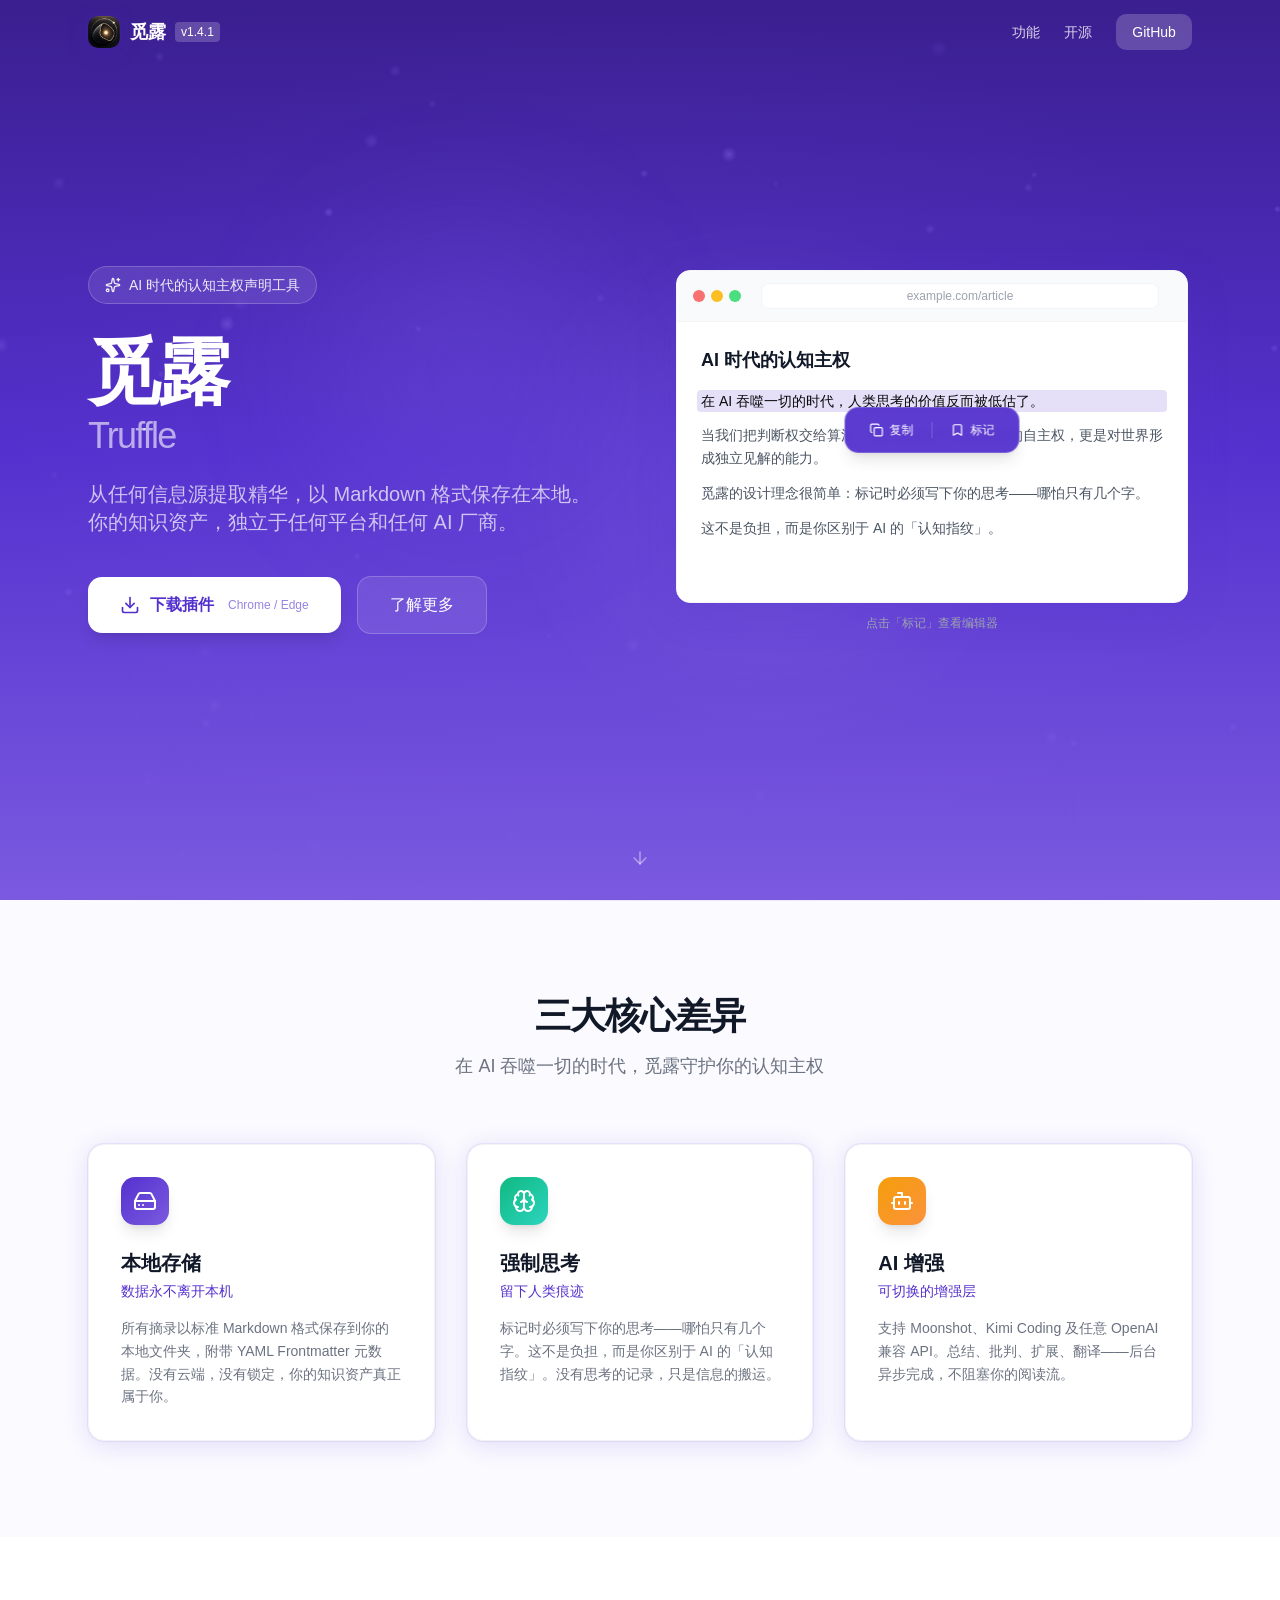
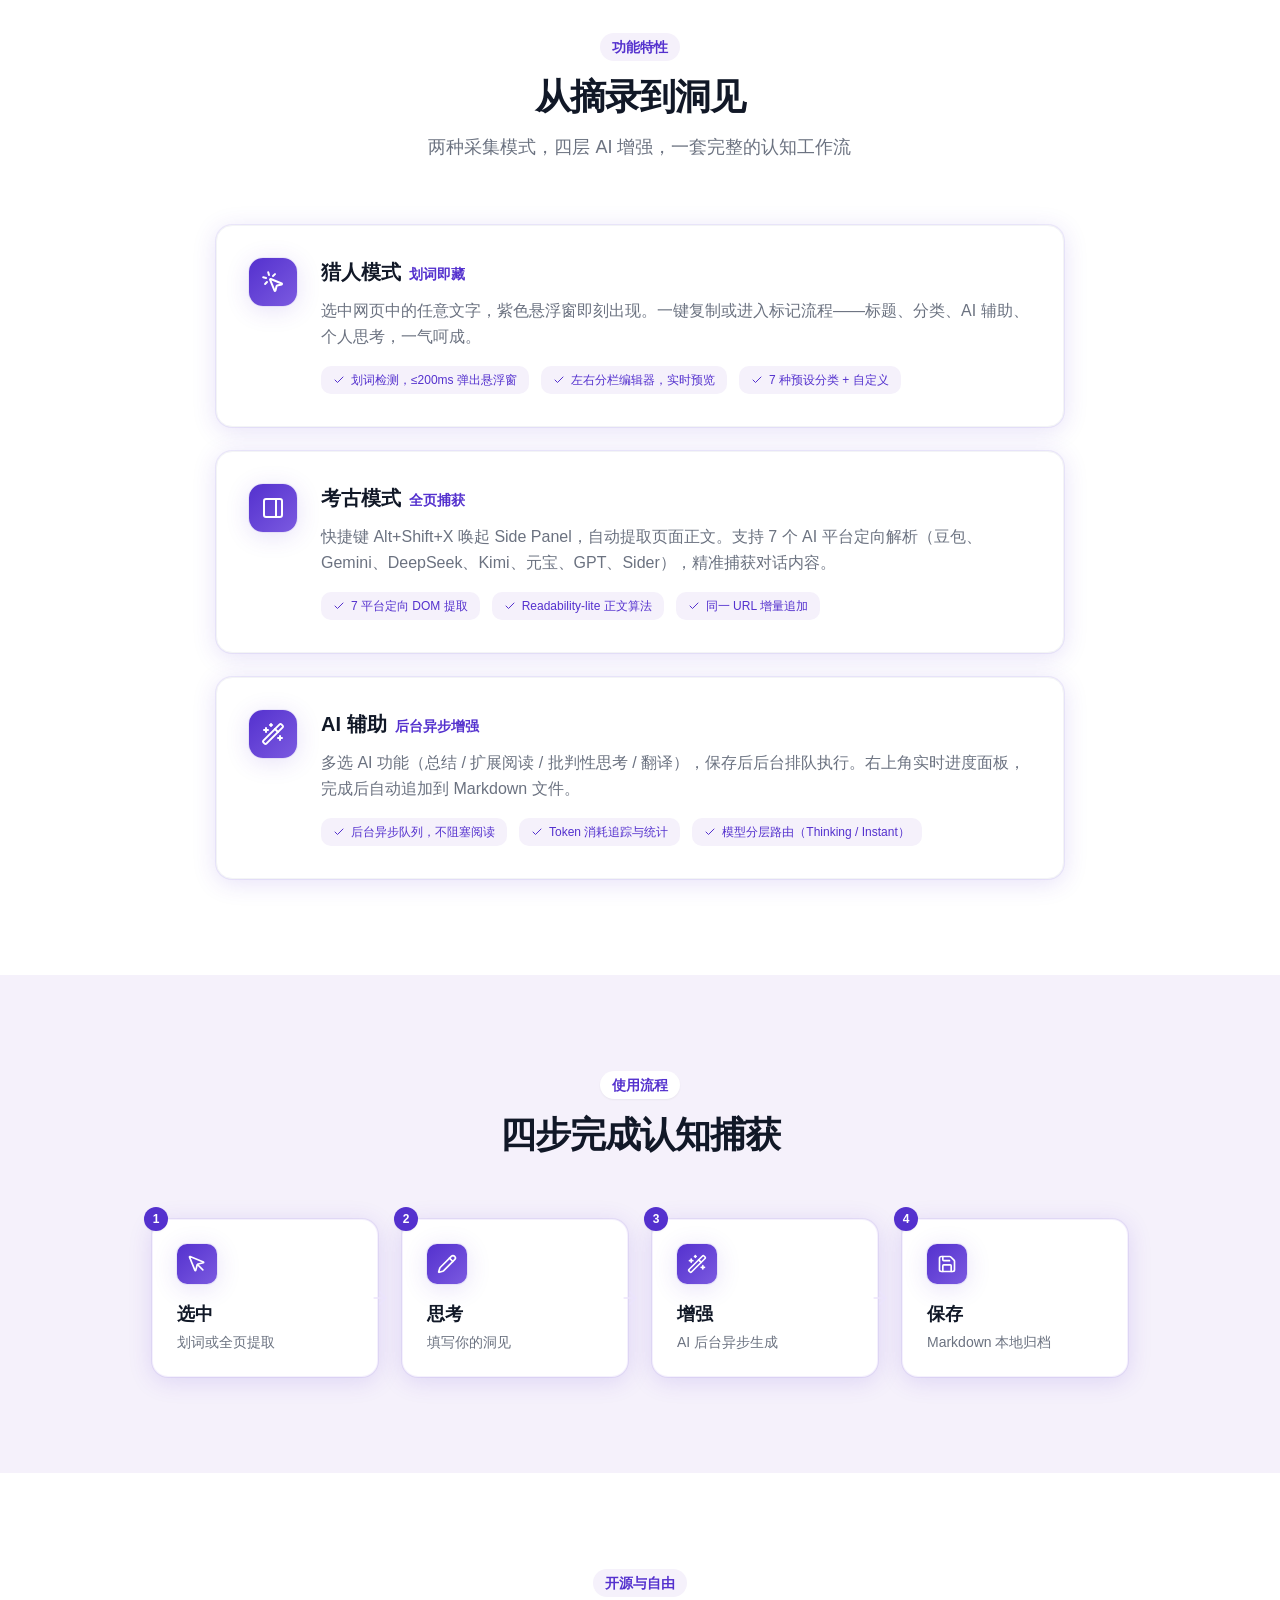
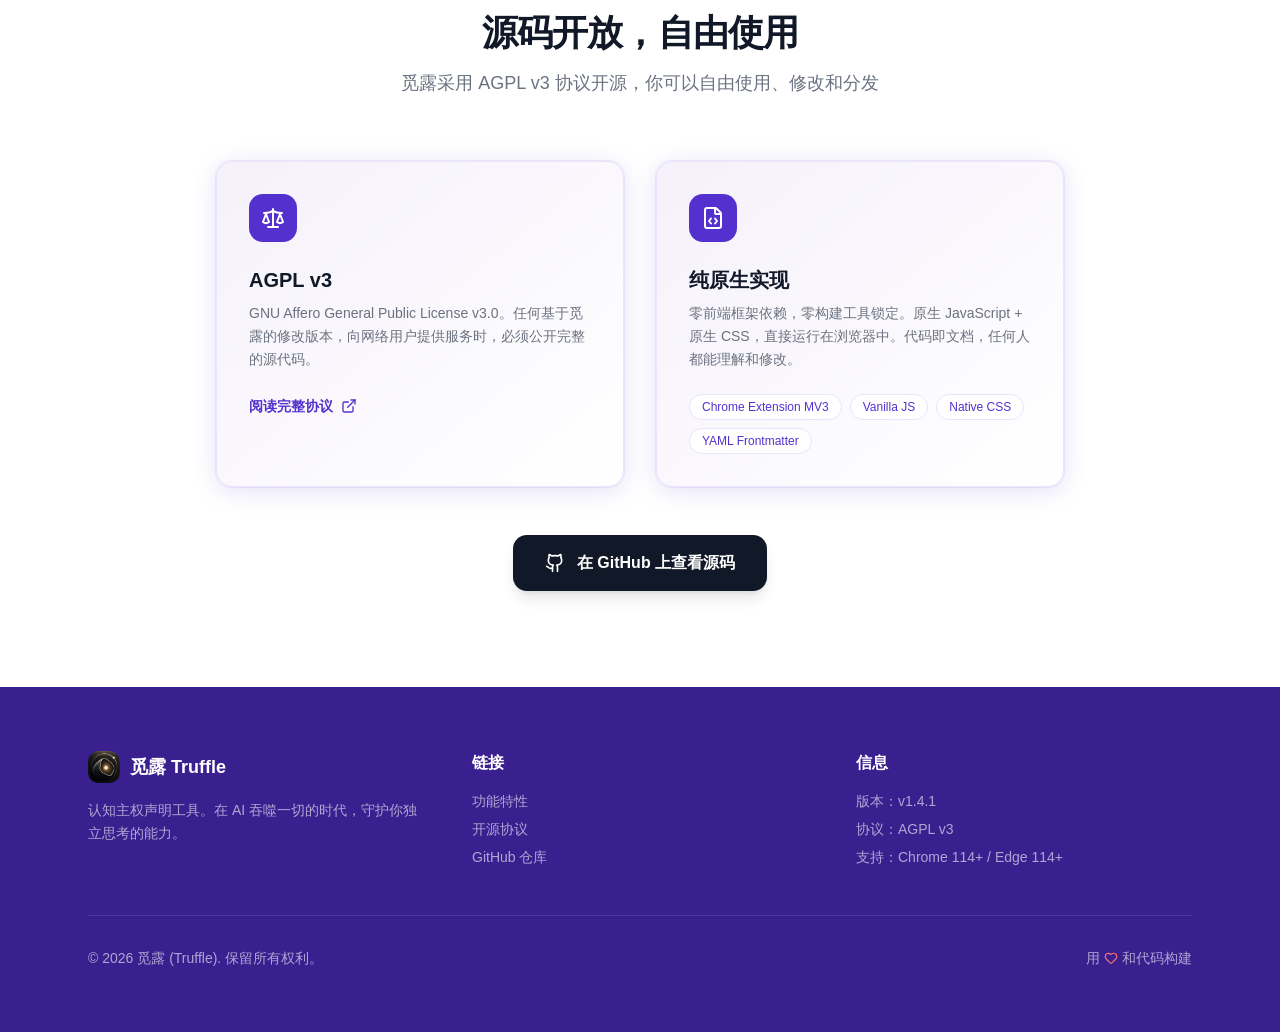
==== index.html @ 8cfc264b "Add files via upload" ====
<!doctype html>
<html lang="en">
  <head>
    <meta charset="UTF-8" />
    <meta name="viewport" content="width=device-width, initial-scale=1.0" />
    <title>觅露 Truffle</title>
    <script type="module" crossorigin src="./assets/index-BNj1Lt-L.js"></script>
    <link rel="stylesheet" crossorigin href="./assets/index-D_5NzXvP.css">
  </head>
  <body>
    <div id="root"></div>
  </body>
</html>
---- assets/index-D_5NzXvP.css ----
*,:before,:after{--tw-border-spacing-x: 0;--tw-border-spacing-y: 0;--tw-translate-x: 0;--tw-translate-y: 0;--tw-rotate: 0;--tw-skew-x: 0;--tw-skew-y: 0;--tw-scale-x: 1;--tw-scale-y: 1;--tw-pan-x: ;--tw-pan-y: ;--tw-pinch-zoom: ;--tw-scroll-snap-strictness: proximity;--tw-gradient-from-position: ;--tw-gradient-via-position: ;--tw-gradient-to-position: ;--tw-ordinal: ;--tw-slashed-zero: ;--tw-numeric-figure: ;--tw-numeric-spacing: ;--tw-numeric-fraction: ;--tw-ring-inset: ;--tw-ring-offset-width: 0px;--tw-ring-offset-color: #fff;--tw-ring-color: rgb(59 130 246 / .5);--tw-ring-offset-shadow: 0 0 #0000;--tw-ring-shadow: 0 0 #0000;--tw-shadow: 0 0 #0000;--tw-shadow-colored: 0 0 #0000;--tw-blur: ;--tw-brightness: ;--tw-contrast: ;--tw-grayscale: ;--tw-hue-rotate: ;--tw-invert: ;--tw-saturate: ;--tw-sepia: ;--tw-drop-shadow: ;--tw-backdrop-blur: ;--tw-backdrop-brightness: ;--tw-backdrop-contrast: ;--tw-backdrop-grayscale: ;--tw-backdrop-hue-rotate: ;--tw-backdrop-invert: ;--tw-backdrop-opacity: ;--tw-backdrop-saturate: ;--tw-backdrop-sepia: ;--tw-contain-size: ;--tw-contain-layout: ;--tw-contain-paint: ;--tw-contain-style: }::backdrop{--tw-border-spacing-x: 0;--tw-border-spacing-y: 0;--tw-translate-x: 0;--tw-translate-y: 0;--tw-rotate: 0;--tw-skew-x: 0;--tw-skew-y: 0;--tw-scale-x: 1;--tw-scale-y: 1;--tw-pan-x: ;--tw-pan-y: ;--tw-pinch-zoom: ;--tw-scroll-snap-strictness: proximity;--tw-gradient-from-position: ;--tw-gradient-via-position: ;--tw-gradient-to-position: ;--tw-ordinal: ;--tw-slashed-zero: ;--tw-numeric-figure: ;--tw-numeric-spacing: ;--tw-numeric-fraction: ;--tw-ring-inset: ;--tw-ring-offset-width: 0px;--tw-ring-offset-color: #fff;--tw-ring-color: rgb(59 130 246 / .5);--tw-ring-offset-shadow: 0 0 #0000;--tw-ring-shadow: 0 0 #0000;--tw-shadow: 0 0 #0000;--tw-shadow-colored: 0 0 #0000;--tw-blur: ;--tw-brightness: ;--tw-contrast: ;--tw-grayscale: ;--tw-hue-rotate: ;--tw-invert: ;--tw-saturate: ;--tw-sepia: ;--tw-drop-shadow: ;--tw-backdrop-blur: ;--tw-backdrop-brightness: ;--tw-backdrop-contrast: ;--tw-backdrop-grayscale: ;--tw-backdrop-hue-rotate: ;--tw-backdrop-invert: ;--tw-backdrop-opacity: ;--tw-backdrop-saturate: ;--tw-backdrop-sepia: ;--tw-contain-size: ;--tw-contain-layout: ;--tw-contain-paint: ;--tw-contain-style: }*,:before,:after{box-sizing:border-box;border-width:0;border-style:solid;border-color:#e5e7eb}:before,:after{--tw-content: ""}html,:host{line-height:1.5;-webkit-text-size-adjust:100%;-moz-tab-size:4;-o-tab-size:4;tab-size:4;font-family:Inter,-apple-system,BlinkMacSystemFont,Segoe UI,PingFang SC,sans-serif;font-feature-settings:normal;font-variation-settings:normal;-webkit-tap-highlight-color:transparent}body{margin:0;line-height:inherit}hr{height:0;color:inherit;border-top-width:1px}abbr:where([title]){-webkit-text-decoration:underline dotted;text-decoration:underline dotted}h1,h2,h3,h4,h5,h6{font-size:inherit;font-weight:inherit}a{color:inherit;text-decoration:inherit}b,strong{font-weight:bolder}code,kbd,samp,pre{font-family:ui-monospace,SFMono-Regular,Menlo,Monaco,Consolas,Liberation Mono,Courier New,monospace;font-feature-settings:normal;font-variation-settings:normal;font-size:1em}small{font-size:80%}sub,sup{font-size:75%;line-height:0;position:relative;vertical-align:baseline}sub{bottom:-.25em}sup{top:-.5em}table{text-indent:0;border-color:inherit;border-collapse:collapse}button,input,optgroup,select,textarea{font-family:inherit;font-feature-settings:inherit;font-variation-settings:inherit;font-size:100%;font-weight:inherit;line-height:inherit;letter-spacing:inherit;color:inherit;margin:0;padding:0}button,select{text-transform:none}button,input:where([type=button]),input:where([type=reset]),input:where([type=submit]){-webkit-appearance:button;background-color:transparent;background-image:none}:-moz-focusring{outline:auto}:-moz-ui-invalid{box-shadow:none}progress{vertical-align:baseline}::-webkit-inner-spin-button,::-webkit-outer-spin-button{height:auto}[type=search]{-webkit-appearance:textfield;outline-offset:-2px}::-webkit-search-decoration{-webkit-appearance:none}::-webkit-file-upload-button{-webkit-appearance:button;font:inherit}summary{display:list-item}blockquote,dl,dd,h1,h2,h3,h4,h5,h6,hr,figure,p,pre{margin:0}fieldset{margin:0;padding:0}legend{padding:0}ol,ul,menu{list-style:none;margin:0;padding:0}dialog{padding:0}textarea{resize:vertical}input::-moz-placeholder,textarea::-moz-placeholder{opacity:1;color:#9ca3af}input::placeholder,textarea::placeholder{opacity:1;color:#9ca3af}button,[role=button]{cursor:pointer}:disabled{cursor:default}img,svg,video,canvas,audio,iframe,embed,object{display:block;vertical-align:middle}img,video{max-width:100%;height:auto}[hidden]:where(:not([hidden=until-found])){display:none}:root{--background: 0 0% 100%;--foreground: 240 10% 3.9%;--card: 0 0% 100%;--card-foreground: 240 10% 3.9%;--popover: 0 0% 100%;--popover-foreground: 240 10% 3.9%;--primary: 259 63% 50%;--primary-foreground: 0 0% 100%;--secondary: 260 30% 96%;--secondary-foreground: 240 5.9% 10%;--muted: 260 30% 96%;--muted-foreground: 240 3.8% 46.1%;--accent: 260 30% 96%;--accent-foreground: 240 5.9% 10%;--destructive: 0 84.2% 60.2%;--destructive-foreground: 0 0% 98%;--border: 260 20% 92%;--input: 260 20% 92%;--ring: 259 63% 50%;--radius: .625rem;--sidebar-background: 0 0% 98%;--sidebar-foreground: 240 5.3% 26.1%;--sidebar-primary: 259 63% 50%;--sidebar-primary-foreground: 0 0% 100%;--sidebar-accent: 260 30% 96%;--sidebar-accent-foreground: 240 5.9% 10%;--sidebar-border: 260 20% 92%;--sidebar-ring: 259 63% 50%}html{scroll-behavior:smooth}body{background-color:hsl(var(--background));color:hsl(var(--foreground));-webkit-font-smoothing:antialiased;-moz-osx-font-smoothing:grayscale;font-family:Inter,-apple-system,BlinkMacSystemFont,Segoe UI,PingFang SC,sans-serif}.sr-only{position:absolute;width:1px;height:1px;padding:0;margin:-1px;overflow:hidden;clip:rect(0,0,0,0);white-space:nowrap;border-width:0}.pointer-events-none{pointer-events:none}.pointer-events-auto{pointer-events:auto}.visible{visibility:visible}.invisible{visibility:hidden}.fixed{position:fixed}.absolute{position:absolute}.relative{position:relative}.inset-0{inset:0}.inset-x-0{left:0;right:0}.inset-y-0{top:0;bottom:0}.-bottom-12{bottom:-3rem}.-left-12{left:-3rem}.-left-2{left:-.5rem}.-right-12{right:-3rem}.-right-3{right:-.75rem}.-top-12{top:-3rem}.-top-3{top:-.75rem}.bottom-0{bottom:0}.bottom-1\/4{bottom:25%}.bottom-8{bottom:2rem}.left-0{left:0}.left-1\/2{left:50%}.left-1\/4{left:25%}.left-2{left:.5rem}.left-\[50\%\]{left:50%}.right-0{right:0}.right-1{right:.25rem}.right-1\/4{right:25%}.right-2{right:.5rem}.right-3{right:.75rem}.right-4{right:1rem}.top-0{top:0}.top-1\.5{top:.375rem}.top-1\/2{top:50%}.top-1\/4{top:25%}.top-3\.5{top:.875rem}.top-4{top:1rem}.top-\[1px\]{top:1px}.top-\[50\%\]{top:50%}.top-\[60\%\]{top:60%}.top-full{top:100%}.isolate{isolation:isolate}.z-10{z-index:10}.z-20{z-index:20}.z-50{z-index:50}.z-\[1\]{z-index:1}.order-first{order:-9999}.order-last{order:9999}.col-start-2{grid-column-start:2}.row-span-2{grid-row:span 2 / span 2}.row-start-1{grid-row-start:1}.\!m-0{margin:0!important}.-mx-1{margin-left:-.25rem;margin-right:-.25rem}.-my-2{margin-top:-.5rem;margin-bottom:-.5rem}.mx-2{margin-left:.5rem;margin-right:.5rem}.mx-3{margin-left:.75rem;margin-right:.75rem}.mx-3\.5{margin-left:.875rem;margin-right:.875rem}.mx-auto{margin-left:auto;margin-right:auto}.my-0{margin-top:0;margin-bottom:0}.my-0\.5{margin-top:.125rem;margin-bottom:.125rem}.my-1{margin-top:.25rem;margin-bottom:.25rem}.-ml-4{margin-left:-1rem}.-mt-4{margin-top:-1rem}.mb-1{margin-bottom:.25rem}.mb-12{margin-bottom:3rem}.mb-16{margin-bottom:4rem}.mb-2{margin-bottom:.5rem}.mb-3{margin-bottom:.75rem}.mb-4{margin-bottom:1rem}.mb-6{margin-bottom:1.5rem}.mb-8{margin-bottom:2rem}.ml-1{margin-left:.25rem}.ml-4{margin-left:1rem}.ml-auto{margin-left:auto}.mr-1{margin-right:.25rem}.mr-2{margin-right:.5rem}.mt-1\.5{margin-top:.375rem}.mt-10{margin-top:2.5rem}.mt-12{margin-top:3rem}.mt-2{margin-top:.5rem}.mt-3{margin-top:.75rem}.mt-4{margin-top:1rem}.mt-auto{margin-top:auto}.line-clamp-1{overflow:hidden;display:-webkit-box;-webkit-box-orient:vertical;-webkit-line-clamp:1}.line-clamp-2{overflow:hidden;display:-webkit-box;-webkit-box-orient:vertical;-webkit-line-clamp:2}.block{display:block}.inline-block{display:inline-block}.inline{display:inline}.flex{display:flex}.inline-flex{display:inline-flex}.table{display:table}.table-caption{display:table-caption}.table-cell{display:table-cell}.table-row{display:table-row}.grid{display:grid}.hidden{display:none}.aspect-square{aspect-ratio:1 / 1}.aspect-video{aspect-ratio:16 / 9}.size-10{width:2.5rem;height:2.5rem}.size-2{width:.5rem;height:.5rem}.size-2\.5{width:.625rem;height:.625rem}.size-3{width:.75rem;height:.75rem}.size-3\.5{width:.875rem;height:.875rem}.size-4{width:1rem;height:1rem}.size-6{width:1.5rem;height:1.5rem}.size-7{width:1.75rem;height:1.75rem}.size-8{width:2rem;height:2rem}.size-9{width:2.25rem;height:2.25rem}.size-auto{width:auto;height:auto}.size-full{width:100%;height:100%}.h-1\.5{height:.375rem}.h-10{height:2.5rem}.h-12{height:3rem}.h-16{height:4rem}.h-2{height:.5rem}.h-2\.5{height:.625rem}.h-3{height:.75rem}.h-3\.5{height:.875rem}.h-4{height:1rem}.h-5{height:1.25rem}.h-6{height:1.5rem}.h-7{height:1.75rem}.h-72{height:18rem}.h-8{height:2rem}.h-9{height:2.25rem}.h-96{height:24rem}.h-\[1\.15rem\]{height:1.15rem}.h-\[calc\(100\%-1px\)\]{height:calc(100% - 1px)}.h-\[var\(--radix-navigation-menu-viewport-height\)\]{height:var(--radix-navigation-menu-viewport-height)}.h-\[var\(--radix-select-trigger-height\)\]{height:var(--radix-select-trigger-height)}.h-auto{height:auto}.h-full{height:100%}.h-px{height:1px}.h-svh{height:100svh}.max-h-\[300px\]{max-height:300px}.min-h-0{min-height:0px}.min-h-16{min-height:4rem}.min-h-4{min-height:1rem}.min-h-\[280px\]{min-height:280px}.min-h-\[60px\]{min-height:60px}.min-h-screen{min-height:100vh}.min-h-svh{min-height:100svh}.w-0{width:0px}.w-1{width:.25rem}.w-10{width:2.5rem}.w-12{width:3rem}.w-2{width:.5rem}.w-2\.5{width:.625rem}.w-3{width:.75rem}.w-3\.5{width:.875rem}.w-3\/4{width:75%}.w-4{width:1rem}.w-5{width:1.25rem}.w-6{width:1.5rem}.w-64{width:16rem}.w-72{width:18rem}.w-8{width:2rem}.w-9{width:2.25rem}.w-96{width:24rem}.w-\[100px\]{width:100px}.w-auto{width:auto}.w-fit{width:-moz-fit-content;width:fit-content}.w-full{width:100%}.w-max{width:-moz-max-content;width:max-content}.w-px{width:1px}.min-w-0{min-width:0px}.min-w-10{min-width:2.5rem}.min-w-5{min-width:1.25rem}.min-w-8{min-width:2rem}.min-w-9{min-width:2.25rem}.min-w-\[12rem\]{min-width:12rem}.min-w-\[8rem\]{min-width:8rem}.min-w-\[var\(--radix-select-trigger-width\)\]{min-width:var(--radix-select-trigger-width)}.max-w-4xl{max-width:56rem}.max-w-5xl{max-width:64rem}.max-w-6xl{max-width:72rem}.max-w-\[calc\(100\%-2rem\)\]{max-width:calc(100% - 2rem)}.max-w-lg{max-width:32rem}.max-w-max{max-width:-moz-max-content;max-width:max-content}.max-w-sm{max-width:24rem}.max-w-xl{max-width:36rem}.flex-1{flex:1 1 0%}.flex-shrink-0,.shrink-0{flex-shrink:0}.grow{flex-grow:1}.grow-0{flex-grow:0}.basis-full{flex-basis:100%}.caption-bottom{caption-side:bottom}.border-collapse{border-collapse:collapse}.-translate-x-1\/2{--tw-translate-x: -50%;transform:translate(var(--tw-translate-x),var(--tw-translate-y)) rotate(var(--tw-rotate)) skew(var(--tw-skew-x)) skewY(var(--tw-skew-y)) scaleX(var(--tw-scale-x)) scaleY(var(--tw-scale-y))}.-translate-x-px{--tw-translate-x: -1px;transform:translate(var(--tw-translate-x),var(--tw-translate-y)) rotate(var(--tw-rotate)) skew(var(--tw-skew-x)) skewY(var(--tw-skew-y)) scaleX(var(--tw-scale-x)) scaleY(var(--tw-scale-y))}.-translate-y-1\/2{--tw-translate-y: -50%;transform:translate(var(--tw-translate-x),var(--tw-translate-y)) rotate(var(--tw-rotate)) skew(var(--tw-skew-x)) skewY(var(--tw-skew-y)) scaleX(var(--tw-scale-x)) scaleY(var(--tw-scale-y))}.translate-x-\[-50\%\]{--tw-translate-x: -50%;transform:translate(var(--tw-translate-x),var(--tw-translate-y)) rotate(var(--tw-rotate)) skew(var(--tw-skew-x)) skewY(var(--tw-skew-y)) scaleX(var(--tw-scale-x)) scaleY(var(--tw-scale-y))}.translate-x-px{--tw-translate-x: 1px;transform:translate(var(--tw-translate-x),var(--tw-translate-y)) rotate(var(--tw-rotate)) skew(var(--tw-skew-x)) skewY(var(--tw-skew-y)) scaleX(var(--tw-scale-x)) scaleY(var(--tw-scale-y))}.translate-y-0{--tw-translate-y: 0px;transform:translate(var(--tw-translate-x),var(--tw-translate-y)) rotate(var(--tw-rotate)) skew(var(--tw-skew-x)) skewY(var(--tw-skew-y)) scaleX(var(--tw-scale-x)) scaleY(var(--tw-scale-y))}.translate-y-0\.5{--tw-translate-y: .125rem;transform:translate(var(--tw-translate-x),var(--tw-translate-y)) rotate(var(--tw-rotate)) skew(var(--tw-skew-x)) skewY(var(--tw-skew-y)) scaleX(var(--tw-scale-x)) scaleY(var(--tw-scale-y))}.translate-y-2{--tw-translate-y: .5rem;transform:translate(var(--tw-translate-x),var(--tw-translate-y)) rotate(var(--tw-rotate)) skew(var(--tw-skew-x)) skewY(var(--tw-skew-y)) scaleX(var(--tw-scale-x)) scaleY(var(--tw-scale-y))}.translate-y-6{--tw-translate-y: 1.5rem;transform:translate(var(--tw-translate-x),var(--tw-translate-y)) rotate(var(--tw-rotate)) skew(var(--tw-skew-x)) skewY(var(--tw-skew-y)) scaleX(var(--tw-scale-x)) scaleY(var(--tw-scale-y))}.translate-y-8{--tw-translate-y: 2rem;transform:translate(var(--tw-translate-x),var(--tw-translate-y)) rotate(var(--tw-rotate)) skew(var(--tw-skew-x)) skewY(var(--tw-skew-y)) scaleX(var(--tw-scale-x)) scaleY(var(--tw-scale-y))}.translate-y-\[-50\%\]{--tw-translate-y: -50%;transform:translate(var(--tw-translate-x),var(--tw-translate-y)) rotate(var(--tw-rotate)) skew(var(--tw-skew-x)) skewY(var(--tw-skew-y)) scaleX(var(--tw-scale-x)) scaleY(var(--tw-scale-y))}.translate-y-\[calc\(-50\%_-_2px\)\]{--tw-translate-y: calc(-50% - 2px) ;transform:translate(var(--tw-translate-x),var(--tw-translate-y)) rotate(var(--tw-rotate)) skew(var(--tw-skew-x)) skewY(var(--tw-skew-y)) scaleX(var(--tw-scale-x)) scaleY(var(--tw-scale-y))}.rotate-45{--tw-rotate: 45deg;transform:translate(var(--tw-translate-x),var(--tw-translate-y)) rotate(var(--tw-rotate)) skew(var(--tw-skew-x)) skewY(var(--tw-skew-y)) scaleX(var(--tw-scale-x)) scaleY(var(--tw-scale-y))}.rotate-90{--tw-rotate: 90deg;transform:translate(var(--tw-translate-x),var(--tw-translate-y)) rotate(var(--tw-rotate)) skew(var(--tw-skew-x)) skewY(var(--tw-skew-y)) scaleX(var(--tw-scale-x)) scaleY(var(--tw-scale-y))}.scale-100{--tw-scale-x: 1;--tw-scale-y: 1;transform:translate(var(--tw-translate-x),var(--tw-translate-y)) rotate(var(--tw-rotate)) skew(var(--tw-skew-x)) skewY(var(--tw-skew-y)) scaleX(var(--tw-scale-x)) scaleY(var(--tw-scale-y))}.scale-95{--tw-scale-x: .95;--tw-scale-y: .95;transform:translate(var(--tw-translate-x),var(--tw-translate-y)) rotate(var(--tw-rotate)) skew(var(--tw-skew-x)) skewY(var(--tw-skew-y)) scaleX(var(--tw-scale-x)) scaleY(var(--tw-scale-y))}.transform{transform:translate(var(--tw-translate-x),var(--tw-translate-y)) rotate(var(--tw-rotate)) skew(var(--tw-skew-x)) skewY(var(--tw-skew-y)) scaleX(var(--tw-scale-x)) scaleY(var(--tw-scale-y))}@keyframes bounce{0%,to{transform:translateY(-25%);animation-timing-function:cubic-bezier(.8,0,1,1)}50%{transform:none;animation-timing-function:cubic-bezier(0,0,.2,1)}}.animate-bounce{animation:bounce 1s infinite}@keyframes caret-blink{0%,70%,to{opacity:1}20%,50%{opacity:0}}.animate-caret-blink{animation:caret-blink 1.25s ease-out infinite}@keyframes pulse{50%{opacity:.5}}.animate-pulse{animation:pulse 2s cubic-bezier(.4,0,.6,1) infinite}@keyframes pulse-glow{0%,to{opacity:.6;transform:scale(1)}50%{opacity:1;transform:scale(1.05)}}.animate-pulse-glow{animation:pulse-glow 3s ease-in-out infinite}@keyframes slide-up{0%{opacity:0;transform:translateY(24px)}to{opacity:1;transform:translateY(0)}}.animate-slide-up{animation:slide-up .6s cubic-bezier(.22,1,.36,1) forwards}@keyframes spin{to{transform:rotate(360deg)}}.animate-spin{animation:spin 1s linear infinite}.cursor-default{cursor:default}.cursor-text{cursor:text}.touch-none{touch-action:none}.select-none{-webkit-user-select:none;-moz-user-select:none;user-select:none}.resize-none{resize:none}.resize{resize:both}.scroll-my-1{scroll-margin-top:.25rem;scroll-margin-bottom:.25rem}.scroll-py-1{scroll-padding-top:.25rem;scroll-padding-bottom:.25rem}.list-disc{list-style-type:disc}.list-none{list-style-type:none}.auto-rows-min{grid-auto-rows:min-content}.grid-cols-\[0_1fr\]{grid-template-columns:0 1fr}.grid-rows-\[auto_auto\]{grid-template-rows:auto auto}.flex-row{flex-direction:row}.flex-col{flex-direction:column}.flex-col-reverse{flex-direction:column-reverse}.flex-wrap{flex-wrap:wrap}.place-content-center{place-content:center}.items-start{align-items:flex-start}.items-end{align-items:flex-end}.items-center{align-items:center}.items-stretch{align-items:stretch}.justify-start{justify-content:flex-start}.justify-end{justify-content:flex-end}.justify-center{justify-content:center}.justify-between{justify-content:space-between}.justify-items-start{justify-items:start}.gap-0\.5{gap:.125rem}.gap-1{gap:.25rem}.gap-1\.5{gap:.375rem}.gap-12{gap:3rem}.gap-16{gap:4rem}.gap-2{gap:.5rem}.gap-2\.5{gap:.625rem}.gap-3{gap:.75rem}.gap-4{gap:1rem}.gap-6{gap:1.5rem}.gap-7{gap:1.75rem}.gap-8{gap:2rem}.gap-\[--spacing\(var\(--gap\)\)\]{gap:var(--spacing(var(--gap)))}.gap-y-0\.5{row-gap:.125rem}.space-y-2>:not([hidden])~:not([hidden]){--tw-space-y-reverse: 0;margin-top:calc(.5rem * calc(1 - var(--tw-space-y-reverse)));margin-bottom:calc(.5rem * var(--tw-space-y-reverse))}.space-y-3>:not([hidden])~:not([hidden]){--tw-space-y-reverse: 0;margin-top:calc(.75rem * calc(1 - var(--tw-space-y-reverse)));margin-bottom:calc(.75rem * var(--tw-space-y-reverse))}.space-y-6>:not([hidden])~:not([hidden]){--tw-space-y-reverse: 0;margin-top:calc(1.5rem * calc(1 - var(--tw-space-y-reverse)));margin-bottom:calc(1.5rem * var(--tw-space-y-reverse))}.self-start{align-self:flex-start}.self-stretch{align-self:stretch}.justify-self-end{justify-self:end}.overflow-auto{overflow:auto}.overflow-hidden{overflow:hidden}.overflow-x-auto{overflow-x:auto}.overflow-y-auto{overflow-y:auto}.overflow-x-hidden{overflow-x:hidden}.whitespace-nowrap{white-space:nowrap}.break-words{overflow-wrap:break-word}.rounded{border-radius:.25rem}.rounded-2xl{border-radius:1rem}.rounded-\[2px\]{border-radius:2px}.rounded-\[4px\]{border-radius:4px}.rounded-\[calc\(var\(--radius\)-5px\)\]{border-radius:calc(var(--radius) - 5px)}.rounded-\[inherit\]{border-radius:inherit}.rounded-full{border-radius:9999px}.rounded-lg{border-radius:var(--radius)}.rounded-md{border-radius:calc(var(--radius) - 2px)}.rounded-none{border-radius:0}.rounded-sm{border-radius:calc(var(--radius) - 4px)}.rounded-xl{border-radius:calc(var(--radius) + 4px)}.rounded-xs{border-radius:calc(var(--radius) - 6px)}.rounded-l-md{border-top-left-radius:calc(var(--radius) - 2px);border-bottom-left-radius:calc(var(--radius) - 2px)}.rounded-r-md{border-top-right-radius:calc(var(--radius) - 2px);border-bottom-right-radius:calc(var(--radius) - 2px)}.rounded-t-lg{border-top-left-radius:var(--radius);border-top-right-radius:var(--radius)}.rounded-tl-sm{border-top-left-radius:calc(var(--radius) - 4px)}.border{border-width:1px}.border-0{border-width:0px}.border-\[1\.5px\]{border-width:1.5px}.border-y{border-top-width:1px;border-bottom-width:1px}.border-b{border-bottom-width:1px}.border-l{border-left-width:1px}.border-r{border-right-width:1px}.border-t{border-top-width:1px}.border-dashed{border-style:dashed}.border-border{border-color:hsl(var(--border))}.border-border\/50{border-color:hsl(var(--border) / .5)}.border-gray-100{--tw-border-opacity: 1;border-color:rgb(243 244 246 / var(--tw-border-opacity, 1))}.border-input{border-color:hsl(var(--input))}.border-primary{border-color:hsl(var(--primary))}.border-sidebar-border{border-color:hsl(var(--sidebar-border))}.border-transparent{border-color:transparent}.border-truffle-lighter{--tw-border-opacity: 1;border-color:rgb(235 228 252 / var(--tw-border-opacity, 1))}.border-truffle-lighter\/50{border-color:#ebe4fc80}.border-white\/10{border-color:#ffffff1a}.border-white\/20{border-color:#fff3}.border-l-transparent{border-left-color:transparent}.border-t-transparent{border-top-color:transparent}.bg-accent{background-color:hsl(var(--accent))}.bg-amber-400{--tw-bg-opacity: 1;background-color:rgb(251 191 36 / var(--tw-bg-opacity, 1))}.bg-amber-50{--tw-bg-opacity: 1;background-color:rgb(255 251 235 / var(--tw-bg-opacity, 1))}.bg-background{background-color:hsl(var(--background))}.bg-black\/50{background-color:#00000080}.bg-border{background-color:hsl(var(--border))}.bg-card{background-color:hsl(var(--card))}.bg-cream{--tw-bg-opacity: 1;background-color:rgb(250 250 255 / var(--tw-bg-opacity, 1))}.bg-destructive{--tw-bg-opacity: 1;background-color:hsl(var(--destructive) / var(--tw-bg-opacity, 1))}.bg-emerald-50{--tw-bg-opacity: 1;background-color:rgb(236 253 245 / var(--tw-bg-opacity, 1))}.bg-foreground{background-color:hsl(var(--foreground))}.bg-gray-50{--tw-bg-opacity: 1;background-color:rgb(249 250 251 / var(--tw-bg-opacity, 1))}.bg-gray-900{--tw-bg-opacity: 1;background-color:rgb(17 24 39 / var(--tw-bg-opacity, 1))}.bg-green-400{--tw-bg-opacity: 1;background-color:rgb(74 222 128 / var(--tw-bg-opacity, 1))}.bg-input{background-color:hsl(var(--input))}.bg-muted{background-color:hsl(var(--muted))}.bg-muted\/50{background-color:hsl(var(--muted) / .5)}.bg-popover{background-color:hsl(var(--popover))}.bg-primary{background-color:hsl(var(--primary))}.bg-primary\/20{background-color:hsl(var(--primary) / .2)}.bg-red-400{--tw-bg-opacity: 1;background-color:rgb(248 113 113 / var(--tw-bg-opacity, 1))}.bg-secondary{background-color:hsl(var(--secondary))}.bg-sidebar{background-color:hsl(var(--sidebar-background))}.bg-sidebar-border{background-color:hsl(var(--sidebar-border))}.bg-transparent{background-color:transparent}.bg-truffle{--tw-bg-opacity: 1;background-color:rgb(84 49 206 / var(--tw-bg-opacity, 1))}.bg-truffle-dark{--tw-bg-opacity: 1;background-color:rgb(58 31 143 / var(--tw-bg-opacity, 1))}.bg-truffle-light\/20{background-color:#7b5ae033}.bg-truffle-lightest{--tw-bg-opacity: 1;background-color:rgb(245 241 251 / var(--tw-bg-opacity, 1))}.bg-truffle\/10{background-color:#5431ce1a}.bg-truffle\/15{background-color:#5431ce26}.bg-truffle\/95{background-color:#5431cef2}.bg-white{--tw-bg-opacity: 1;background-color:rgb(255 255 255 / var(--tw-bg-opacity, 1))}.bg-white\/10{background-color:#ffffff1a}.bg-white\/20{background-color:#fff3}.bg-white\/5{background-color:#ffffff0d}.bg-white\/90{background-color:#ffffffe6}.bg-white\/95{background-color:#fffffff2}.bg-\[radial-gradient\(ellipse_at_center\,_rgba\(123\,90\,224\,0\.15\)_0\%\,_transparent_70\%\)\]{background-image:radial-gradient(ellipse at center,rgba(123,90,224,.15) 0%,transparent 70%)}.bg-gradient-to-b{background-image:linear-gradient(to bottom,var(--tw-gradient-stops))}.bg-gradient-to-br{background-image:linear-gradient(to bottom right,var(--tw-gradient-stops))}.bg-gradient-to-r{background-image:linear-gradient(to right,var(--tw-gradient-stops))}.from-amber-500{--tw-gradient-from: #f59e0b var(--tw-gradient-from-position);--tw-gradient-to: rgb(245 158 11 / 0) var(--tw-gradient-to-position);--tw-gradient-stops: var(--tw-gradient-from), var(--tw-gradient-to)}.from-emerald-500{--tw-gradient-from: #10b981 var(--tw-gradient-from-position);--tw-gradient-to: rgb(16 185 129 / 0) var(--tw-gradient-to-position);--tw-gradient-stops: var(--tw-gradient-from), var(--tw-gradient-to)}.from-transparent{--tw-gradient-from: transparent var(--tw-gradient-from-position);--tw-gradient-to: rgb(0 0 0 / 0) var(--tw-gradient-to-position);--tw-gradient-stops: var(--tw-gradient-from), var(--tw-gradient-to)}.from-truffle{--tw-gradient-from: #5431CE var(--tw-gradient-from-position);--tw-gradient-to: rgb(84 49 206 / 0) var(--tw-gradient-to-position);--tw-gradient-stops: var(--tw-gradient-from), var(--tw-gradient-to)}.from-truffle-dark{--tw-gradient-from: #3A1F8F var(--tw-gradient-from-position);--tw-gradient-to: rgb(58 31 143 / 0) var(--tw-gradient-to-position);--tw-gradient-stops: var(--tw-gradient-from), var(--tw-gradient-to)}.from-truffle-lightest{--tw-gradient-from: #F5F1FB var(--tw-gradient-from-position);--tw-gradient-to: rgb(245 241 251 / 0) var(--tw-gradient-to-position);--tw-gradient-stops: var(--tw-gradient-from), var(--tw-gradient-to)}.via-truffle{--tw-gradient-to: rgb(84 49 206 / 0) var(--tw-gradient-to-position);--tw-gradient-stops: var(--tw-gradient-from), #5431CE var(--tw-gradient-via-position), var(--tw-gradient-to)}.via-truffle-lighter{--tw-gradient-to: rgb(235 228 252 / 0) var(--tw-gradient-to-position);--tw-gradient-stops: var(--tw-gradient-from), #EBE4FC var(--tw-gradient-via-position), var(--tw-gradient-to)}.to-orange-400{--tw-gradient-to: #fb923c var(--tw-gradient-to-position)}.to-teal-400{--tw-gradient-to: #2dd4bf var(--tw-gradient-to-position)}.to-transparent{--tw-gradient-to: transparent var(--tw-gradient-to-position)}.to-truffle-light{--tw-gradient-to: #7B5AE0 var(--tw-gradient-to-position)}.to-white{--tw-gradient-to: #fff var(--tw-gradient-to-position)}.fill-current{fill:currentColor}.fill-foreground{fill:hsl(var(--foreground))}.fill-primary{fill:hsl(var(--primary))}.p-0{padding:0}.p-1{padding:.25rem}.p-2{padding:.5rem}.p-3{padding:.75rem}.p-4{padding:1rem}.p-6{padding:1.5rem}.p-8{padding:2rem}.p-\[3px\]{padding:3px}.p-px{padding:1px}.px-1{padding-left:.25rem;padding-right:.25rem}.px-1\.5{padding-left:.375rem;padding-right:.375rem}.px-2{padding-left:.5rem;padding-right:.5rem}.px-2\.5{padding-left:.625rem;padding-right:.625rem}.px-3{padding-left:.75rem;padding-right:.75rem}.px-4{padding-left:1rem;padding-right:1rem}.px-6{padding-left:1.5rem;padding-right:1.5rem}.px-8{padding-left:2rem;padding-right:2rem}.py-0\.5{padding-top:.125rem;padding-bottom:.125rem}.py-1{padding-top:.25rem;padding-bottom:.25rem}.py-1\.5{padding-top:.375rem;padding-bottom:.375rem}.py-16{padding-top:4rem;padding-bottom:4rem}.py-2{padding-top:.5rem;padding-bottom:.5rem}.py-24{padding-top:6rem;padding-bottom:6rem}.py-3{padding-top:.75rem;padding-bottom:.75rem}.py-32{padding-top:8rem;padding-bottom:8rem}.py-4{padding-top:1rem;padding-bottom:1rem}.py-6{padding-top:1.5rem;padding-bottom:1.5rem}.pb-3{padding-bottom:.75rem}.pb-4{padding-bottom:1rem}.pl-2{padding-left:.5rem}.pl-3{padding-left:.75rem}.pl-4{padding-left:1rem}.pl-8{padding-left:2rem}.pr-1{padding-right:.25rem}.pr-2{padding-right:.5rem}.pr-2\.5{padding-right:.625rem}.pr-3{padding-right:.75rem}.pr-8{padding-right:2rem}.pt-0{padding-top:0}.pt-3{padding-top:.75rem}.pt-4{padding-top:1rem}.pt-8{padding-top:2rem}.text-left{text-align:left}.text-center{text-align:center}.align-middle{vertical-align:middle}.font-mono{font-family:ui-monospace,SFMono-Regular,Menlo,Monaco,Consolas,Liberation Mono,Courier New,monospace}.font-sans{font-family:Inter,-apple-system,BlinkMacSystemFont,Segoe UI,PingFang SC,sans-serif}.text-2xl{font-size:1.5rem;line-height:2rem}.text-3xl{font-size:1.875rem;line-height:2.25rem}.text-5xl{font-size:3rem;line-height:1}.text-\[0\.8rem\]{font-size:.8rem}.text-base{font-size:1rem;line-height:1.5rem}.text-lg{font-size:1.125rem;line-height:1.75rem}.text-sm{font-size:.875rem;line-height:1.25rem}.text-sm\/relaxed{font-size:.875rem;line-height:1.625}.text-xl{font-size:1.25rem;line-height:1.75rem}.text-xs{font-size:.75rem;line-height:1rem}.font-bold{font-weight:700}.font-medium{font-weight:500}.font-normal{font-weight:400}.font-semibold{font-weight:600}.tabular-nums{--tw-numeric-spacing: tabular-nums;font-variant-numeric:var(--tw-ordinal) var(--tw-slashed-zero) var(--tw-numeric-figure) var(--tw-numeric-spacing) var(--tw-numeric-fraction)}.leading-none{line-height:1}.leading-normal{line-height:1.5}.leading-relaxed{line-height:1.625}.leading-snug{line-height:1.375}.tracking-tight{letter-spacing:-.025em}.tracking-widest{letter-spacing:.1em}.text-accent-foreground{color:hsl(var(--accent-foreground))}.text-background{color:hsl(var(--background))}.text-card-foreground{color:hsl(var(--card-foreground))}.text-current{color:currentColor}.text-destructive{--tw-text-opacity: 1;color:hsl(var(--destructive) / var(--tw-text-opacity, 1))}.text-foreground{color:hsl(var(--foreground))}.text-gray-400{--tw-text-opacity: 1;color:rgb(156 163 175 / var(--tw-text-opacity, 1))}.text-gray-500{--tw-text-opacity: 1;color:rgb(107 114 128 / var(--tw-text-opacity, 1))}.text-gray-600{--tw-text-opacity: 1;color:rgb(75 85 99 / var(--tw-text-opacity, 1))}.text-gray-700{--tw-text-opacity: 1;color:rgb(55 65 81 / var(--tw-text-opacity, 1))}.text-gray-900{--tw-text-opacity: 1;color:rgb(17 24 39 / var(--tw-text-opacity, 1))}.text-muted-foreground{color:hsl(var(--muted-foreground))}.text-popover-foreground{color:hsl(var(--popover-foreground))}.text-primary{color:hsl(var(--primary))}.text-primary-foreground{color:hsl(var(--primary-foreground))}.text-red-400{--tw-text-opacity: 1;color:rgb(248 113 113 / var(--tw-text-opacity, 1))}.text-secondary-foreground{color:hsl(var(--secondary-foreground))}.text-sidebar-foreground{color:hsl(var(--sidebar-foreground))}.text-sidebar-foreground\/70{color:hsl(var(--sidebar-foreground) / .7)}.text-truffle{--tw-text-opacity: 1;color:rgb(84 49 206 / var(--tw-text-opacity, 1))}.text-truffle-dark{--tw-text-opacity: 1;color:rgb(58 31 143 / var(--tw-text-opacity, 1))}.text-truffle-lighter{--tw-text-opacity: 1;color:rgb(235 228 252 / var(--tw-text-opacity, 1))}.text-truffle\/60{color:#5431ce99}.text-white{--tw-text-opacity: 1;color:rgb(255 255 255 / var(--tw-text-opacity, 1))}.text-white\/40{color:#fff6}.text-white\/60{color:#fff9}.text-white\/70{color:#ffffffb3}.text-white\/80{color:#fffc}.text-white\/90{color:#ffffffe6}.underline-offset-4{text-underline-offset:4px}.opacity-0{opacity:0}.opacity-100{opacity:1}.opacity-50{opacity:.5}.opacity-70{opacity:.7}.shadow{--tw-shadow: 0 1px 3px 0 rgb(0 0 0 / .1), 0 1px 2px -1px rgb(0 0 0 / .1);--tw-shadow-colored: 0 1px 3px 0 var(--tw-shadow-color), 0 1px 2px -1px var(--tw-shadow-color);box-shadow:var(--tw-ring-offset-shadow, 0 0 #0000),var(--tw-ring-shadow, 0 0 #0000),var(--tw-shadow)}.shadow-\[0_0_0_1px_hsl\(var\(--sidebar-border\)\)\]{--tw-shadow: 0 0 0 1px hsl(var(--sidebar-border));--tw-shadow-colored: 0 0 0 1px var(--tw-shadow-color);box-shadow:var(--tw-ring-offset-shadow, 0 0 #0000),var(--tw-ring-shadow, 0 0 #0000),var(--tw-shadow)}.shadow-lg{--tw-shadow: 0 10px 15px -3px rgb(0 0 0 / .1), 0 4px 6px -4px rgb(0 0 0 / .1);--tw-shadow-colored: 0 10px 15px -3px var(--tw-shadow-color), 0 4px 6px -4px var(--tw-shadow-color);box-shadow:var(--tw-ring-offset-shadow, 0 0 #0000),var(--tw-ring-shadow, 0 0 #0000),var(--tw-shadow)}.shadow-md{--tw-shadow: 0 4px 6px -1px rgb(0 0 0 / .1), 0 2px 4px -2px rgb(0 0 0 / .1);--tw-shadow-colored: 0 4px 6px -1px var(--tw-shadow-color), 0 2px 4px -2px var(--tw-shadow-color);box-shadow:var(--tw-ring-offset-shadow, 0 0 #0000),var(--tw-ring-shadow, 0 0 #0000),var(--tw-shadow)}.shadow-none{--tw-shadow: 0 0 #0000;--tw-shadow-colored: 0 0 #0000;box-shadow:var(--tw-ring-offset-shadow, 0 0 #0000),var(--tw-ring-shadow, 0 0 #0000),var(--tw-shadow)}.shadow-sm{--tw-shadow: 0 1px 2px 0 rgb(0 0 0 / .05);--tw-shadow-colored: 0 1px 2px 0 var(--tw-shadow-color);box-shadow:var(--tw-ring-offset-shadow, 0 0 #0000),var(--tw-ring-shadow, 0 0 #0000),var(--tw-shadow)}.shadow-xl{--tw-shadow: 0 20px 25px -5px rgb(0 0 0 / .1), 0 8px 10px -6px rgb(0 0 0 / .1);--tw-shadow-colored: 0 20px 25px -5px var(--tw-shadow-color), 0 8px 10px -6px var(--tw-shadow-color);box-shadow:var(--tw-ring-offset-shadow, 0 0 #0000),var(--tw-ring-shadow, 0 0 #0000),var(--tw-shadow)}.shadow-xs{--tw-shadow: 0 1px 2px 0 rgb(0 0 0 / .05);--tw-shadow-colored: 0 1px 2px 0 var(--tw-shadow-color);box-shadow:var(--tw-ring-offset-shadow, 0 0 #0000),var(--tw-ring-shadow, 0 0 #0000),var(--tw-shadow)}.shadow-truffle{--tw-shadow-color: #5431CE;--tw-shadow: var(--tw-shadow-colored)}.outline-none{outline:2px solid transparent;outline-offset:2px}.outline{outline-style:solid}.ring-0{--tw-ring-offset-shadow: var(--tw-ring-inset) 0 0 0 var(--tw-ring-offset-width) var(--tw-ring-offset-color);--tw-ring-shadow: var(--tw-ring-inset) 0 0 0 calc(0px + var(--tw-ring-offset-width)) var(--tw-ring-color);box-shadow:var(--tw-ring-offset-shadow),var(--tw-ring-shadow),var(--tw-shadow, 0 0 #0000)}.ring-ring\/50{--tw-ring-color: hsl(var(--ring) / .5)}.ring-sidebar-ring{--tw-ring-color: hsl(var(--sidebar-ring))}.ring-offset-background{--tw-ring-offset-color: hsl(var(--background))}.blur-3xl{--tw-blur: blur(64px);filter:var(--tw-blur) var(--tw-brightness) var(--tw-contrast) var(--tw-grayscale) var(--tw-hue-rotate) var(--tw-invert) var(--tw-saturate) var(--tw-sepia) var(--tw-drop-shadow)}.filter{filter:var(--tw-blur) var(--tw-brightness) var(--tw-contrast) var(--tw-grayscale) var(--tw-hue-rotate) var(--tw-invert) var(--tw-saturate) var(--tw-sepia) var(--tw-drop-shadow)}.backdrop-blur{--tw-backdrop-blur: blur(8px);-webkit-backdrop-filter:var(--tw-backdrop-blur) var(--tw-backdrop-brightness) var(--tw-backdrop-contrast) var(--tw-backdrop-grayscale) var(--tw-backdrop-hue-rotate) var(--tw-backdrop-invert) var(--tw-backdrop-opacity) var(--tw-backdrop-saturate) var(--tw-backdrop-sepia);backdrop-filter:var(--tw-backdrop-blur) var(--tw-backdrop-brightness) var(--tw-backdrop-contrast) var(--tw-backdrop-grayscale) var(--tw-backdrop-hue-rotate) var(--tw-backdrop-invert) var(--tw-backdrop-opacity) var(--tw-backdrop-saturate) var(--tw-backdrop-sepia)}.backdrop-blur-sm{--tw-backdrop-blur: blur(4px);-webkit-backdrop-filter:var(--tw-backdrop-blur) var(--tw-backdrop-brightness) var(--tw-backdrop-contrast) var(--tw-backdrop-grayscale) var(--tw-backdrop-hue-rotate) var(--tw-backdrop-invert) var(--tw-backdrop-opacity) var(--tw-backdrop-saturate) var(--tw-backdrop-sepia);backdrop-filter:var(--tw-backdrop-blur) var(--tw-backdrop-brightness) var(--tw-backdrop-contrast) var(--tw-backdrop-grayscale) var(--tw-backdrop-hue-rotate) var(--tw-backdrop-invert) var(--tw-backdrop-opacity) var(--tw-backdrop-saturate) var(--tw-backdrop-sepia)}.backdrop-blur-xl{--tw-backdrop-blur: blur(24px);-webkit-backdrop-filter:var(--tw-backdrop-blur) var(--tw-backdrop-brightness) var(--tw-backdrop-contrast) var(--tw-backdrop-grayscale) var(--tw-backdrop-hue-rotate) var(--tw-backdrop-invert) var(--tw-backdrop-opacity) var(--tw-backdrop-saturate) var(--tw-backdrop-sepia);backdrop-filter:var(--tw-backdrop-blur) var(--tw-backdrop-brightness) var(--tw-backdrop-contrast) var(--tw-backdrop-grayscale) var(--tw-backdrop-hue-rotate) var(--tw-backdrop-invert) var(--tw-backdrop-opacity) var(--tw-backdrop-saturate) var(--tw-backdrop-sepia)}.transition{transition-property:color,background-color,border-color,text-decoration-color,fill,stroke,opacity,box-shadow,transform,filter,backdrop-filter;transition-timing-function:cubic-bezier(.4,0,.2,1);transition-duration:.15s}.transition-\[color\,box-shadow\]{transition-property:color,box-shadow;transition-timing-function:cubic-bezier(.4,0,.2,1);transition-duration:.15s}.transition-\[left\,right\,width\]{transition-property:left,right,width;transition-timing-function:cubic-bezier(.4,0,.2,1);transition-duration:.15s}.transition-\[margin\,opacity\]{transition-property:margin,opacity;transition-timing-function:cubic-bezier(.4,0,.2,1);transition-duration:.15s}.transition-\[width\,height\,padding\]{transition-property:width,height,padding;transition-timing-function:cubic-bezier(.4,0,.2,1);transition-duration:.15s}.transition-\[width\]{transition-property:width;transition-timing-function:cubic-bezier(.4,0,.2,1);transition-duration:.15s}.transition-all{transition-property:all;transition-timing-function:cubic-bezier(.4,0,.2,1);transition-duration:.15s}.transition-colors{transition-property:color,background-color,border-color,text-decoration-color,fill,stroke;transition-timing-function:cubic-bezier(.4,0,.2,1);transition-duration:.15s}.transition-none{transition-property:none}.transition-opacity{transition-property:opacity;transition-timing-function:cubic-bezier(.4,0,.2,1);transition-duration:.15s}.transition-shadow{transition-property:box-shadow;transition-timing-function:cubic-bezier(.4,0,.2,1);transition-duration:.15s}.transition-transform{transition-property:transform;transition-timing-function:cubic-bezier(.4,0,.2,1);transition-duration:.15s}.duration-100{transition-duration:.1s}.duration-1000{transition-duration:1s}.duration-200{transition-duration:.2s}.duration-300{transition-duration:.3s}.duration-500{transition-duration:.5s}.duration-700{transition-duration:.7s}.ease-in-out{transition-timing-function:cubic-bezier(.4,0,.2,1)}.ease-linear{transition-timing-function:linear}@keyframes enter{0%{opacity:var(--tw-enter-opacity, 1);transform:translate3d(var(--tw-enter-translate-x, 0),var(--tw-enter-translate-y, 0),0) scale3d(var(--tw-enter-scale, 1),var(--tw-enter-scale, 1),var(--tw-enter-scale, 1)) rotate(var(--tw-enter-rotate, 0))}}@keyframes exit{to{opacity:var(--tw-exit-opacity, 1);transform:translate3d(var(--tw-exit-translate-x, 0),var(--tw-exit-translate-y, 0),0) scale3d(var(--tw-exit-scale, 1),var(--tw-exit-scale, 1),var(--tw-exit-scale, 1)) rotate(var(--tw-exit-rotate, 0))}}.animate-in{animation-name:enter;animation-duration:.15s;--tw-enter-opacity: initial;--tw-enter-scale: initial;--tw-enter-rotate: initial;--tw-enter-translate-x: initial;--tw-enter-translate-y: initial}.fade-in-0{--tw-enter-opacity: 0}.zoom-in-95{--tw-enter-scale: .95}.duration-100{animation-duration:.1s}.duration-1000{animation-duration:1s}.duration-200{animation-duration:.2s}.duration-300{animation-duration:.3s}.duration-500{animation-duration:.5s}.duration-700{animation-duration:.7s}.ease-in-out{animation-timing-function:cubic-bezier(.4,0,.2,1)}.ease-linear{animation-timing-function:linear}.text-balance{text-wrap:balance}.shadow-truffle{box-shadow:0 4px 24px #5431ce26,0 0 0 1px #5431ce14}.shadow-truffle-lg{box-shadow:0 8px 40px #5431ce33,0 0 0 1px #5431ce0f}.hover-lift{transition:transform .3s cubic-bezier(.22,1,.36,1),box-shadow .3s cubic-bezier(.22,1,.36,1)}.hover-lift:hover{transform:translateY(-4px);box-shadow:0 12px 32px #5431ce2e}.\[--cell-size\:--spacing\(8\)\]{--cell-size: var(--spacing(8))}.selection\:bg-primary *::-moz-selection{background-color:hsl(var(--primary))}.selection\:bg-primary *::selection{background-color:hsl(var(--primary))}.selection\:text-primary-foreground *::-moz-selection{color:hsl(var(--primary-foreground))}.selection\:text-primary-foreground *::selection{color:hsl(var(--primary-foreground))}.selection\:bg-primary::-moz-selection{background-color:hsl(var(--primary))}.selection\:bg-primary::selection{background-color:hsl(var(--primary))}.selection\:text-primary-foreground::-moz-selection{color:hsl(var(--primary-foreground))}.selection\:text-primary-foreground::selection{color:hsl(var(--primary-foreground))}.file\:inline-flex::file-selector-button{display:inline-flex}.file\:h-7::file-selector-button{height:1.75rem}.file\:border-0::file-selector-button{border-width:0px}.file\:bg-transparent::file-selector-button{background-color:transparent}.file\:text-sm::file-selector-button{font-size:.875rem;line-height:1.25rem}.file\:font-medium::file-selector-button{font-weight:500}.file\:text-foreground::file-selector-button{color:hsl(var(--foreground))}.placeholder\:text-muted-foreground::-moz-placeholder{color:hsl(var(--muted-foreground))}.placeholder\:text-muted-foreground::placeholder{color:hsl(var(--muted-foreground))}.after\:absolute:after{content:var(--tw-content);position:absolute}.after\:-inset-2:after{content:var(--tw-content);inset:-.5rem}.after\:inset-y-0:after{content:var(--tw-content);top:0;bottom:0}.after\:left-1\/2:after{content:var(--tw-content);left:50%}.after\:w-1:after{content:var(--tw-content);width:.25rem}.after\:w-\[2px\]:after{content:var(--tw-content);width:2px}.after\:-translate-x-1\/2:after{content:var(--tw-content);--tw-translate-x: -50%;transform:translate(var(--tw-translate-x),var(--tw-translate-y)) rotate(var(--tw-rotate)) skew(var(--tw-skew-x)) skewY(var(--tw-skew-y)) scaleX(var(--tw-scale-x)) scaleY(var(--tw-scale-y))}.first\:rounded-l-md:first-child{border-top-left-radius:calc(var(--radius) - 2px);border-bottom-left-radius:calc(var(--radius) - 2px)}.first\:border-l:first-child{border-left-width:1px}.last\:mt-0:last-child{margin-top:0}.last\:rounded-r-md:last-child{border-top-right-radius:calc(var(--radius) - 2px);border-bottom-right-radius:calc(var(--radius) - 2px)}.last\:border-b-0:last-child{border-bottom-width:0px}.hover\:scale-\[1\.02\]:hover{--tw-scale-x: 1.02;--tw-scale-y: 1.02;transform:translate(var(--tw-translate-x),var(--tw-translate-y)) rotate(var(--tw-rotate)) skew(var(--tw-skew-x)) skewY(var(--tw-skew-y)) scaleX(var(--tw-scale-x)) scaleY(var(--tw-scale-y))}.hover\:bg-accent:hover{background-color:hsl(var(--accent))}.hover\:bg-destructive\/90:hover{background-color:hsl(var(--destructive) / .9)}.hover\:bg-gray-50:hover{--tw-bg-opacity: 1;background-color:rgb(249 250 251 / var(--tw-bg-opacity, 1))}.hover\:bg-gray-800:hover{--tw-bg-opacity: 1;background-color:rgb(31 41 55 / var(--tw-bg-opacity, 1))}.hover\:bg-muted:hover{background-color:hsl(var(--muted))}.hover\:bg-muted\/50:hover{background-color:hsl(var(--muted) / .5)}.hover\:bg-primary\/90:hover{background-color:hsl(var(--primary) / .9)}.hover\:bg-secondary\/80:hover{background-color:hsl(var(--secondary) / .8)}.hover\:bg-sidebar-accent:hover{background-color:hsl(var(--sidebar-accent))}.hover\:bg-truffle-dark:hover{--tw-bg-opacity: 1;background-color:rgb(58 31 143 / var(--tw-bg-opacity, 1))}.hover\:bg-truffle-lighter:hover{--tw-bg-opacity: 1;background-color:rgb(235 228 252 / var(--tw-bg-opacity, 1))}.hover\:bg-white\/10:hover{background-color:#ffffff1a}.hover\:bg-white\/20:hover{background-color:#fff3}.hover\:bg-white\/30:hover{background-color:#ffffff4d}.hover\:text-accent-foreground:hover{color:hsl(var(--accent-foreground))}.hover\:text-foreground:hover{color:hsl(var(--foreground))}.hover\:text-muted-foreground:hover{color:hsl(var(--muted-foreground))}.hover\:text-sidebar-accent-foreground:hover{color:hsl(var(--sidebar-accent-foreground))}.hover\:text-white:hover{--tw-text-opacity: 1;color:rgb(255 255 255 / var(--tw-text-opacity, 1))}.hover\:underline:hover{text-decoration-line:underline}.hover\:opacity-100:hover{opacity:1}.hover\:opacity-80:hover{opacity:.8}.hover\:shadow-\[0_0_0_1px_hsl\(var\(--sidebar-accent\)\)\]:hover{--tw-shadow: 0 0 0 1px hsl(var(--sidebar-accent));--tw-shadow-colored: 0 0 0 1px var(--tw-shadow-color);box-shadow:var(--tw-ring-offset-shadow, 0 0 #0000),var(--tw-ring-shadow, 0 0 #0000),var(--tw-shadow)}.hover\:shadow-xl:hover{--tw-shadow: 0 20px 25px -5px rgb(0 0 0 / .1), 0 8px 10px -6px rgb(0 0 0 / .1);--tw-shadow-colored: 0 20px 25px -5px var(--tw-shadow-color), 0 8px 10px -6px var(--tw-shadow-color);box-shadow:var(--tw-ring-offset-shadow, 0 0 #0000),var(--tw-ring-shadow, 0 0 #0000),var(--tw-shadow)}.hover\:ring-4:hover{--tw-ring-offset-shadow: var(--tw-ring-inset) 0 0 0 var(--tw-ring-offset-width) var(--tw-ring-offset-color);--tw-ring-shadow: var(--tw-ring-inset) 0 0 0 calc(4px + var(--tw-ring-offset-width)) var(--tw-ring-color);box-shadow:var(--tw-ring-offset-shadow),var(--tw-ring-shadow),var(--tw-shadow, 0 0 #0000)}.hover\:shadow-truffle-lg:hover{box-shadow:0 8px 40px #5431ce33,0 0 0 1px #5431ce0f}.hover\:after\:bg-sidebar-border:hover:after{content:var(--tw-content);background-color:hsl(var(--sidebar-border))}.focus\:z-10:focus{z-index:10}.focus\:bg-accent:focus{background-color:hsl(var(--accent))}.focus\:text-accent-foreground:focus{color:hsl(var(--accent-foreground))}.focus\:ring-2:focus{--tw-ring-offset-shadow: var(--tw-ring-inset) 0 0 0 var(--tw-ring-offset-width) var(--tw-ring-offset-color);--tw-ring-shadow: var(--tw-ring-inset) 0 0 0 calc(2px + var(--tw-ring-offset-width)) var(--tw-ring-color);box-shadow:var(--tw-ring-offset-shadow),var(--tw-ring-shadow),var(--tw-shadow, 0 0 #0000)}.focus\:ring-ring:focus{--tw-ring-color: hsl(var(--ring))}.focus\:ring-offset-2:focus{--tw-ring-offset-width: 2px}.focus-visible\:z-10:focus-visible{z-index:10}.focus-visible\:border-ring:focus-visible{border-color:hsl(var(--ring))}.focus-visible\:outline-1:focus-visible{outline-width:1px}.focus-visible\:outline-ring:focus-visible{outline-color:hsl(var(--ring))}.focus-visible\:ring-0:focus-visible{--tw-ring-offset-shadow: var(--tw-ring-inset) 0 0 0 var(--tw-ring-offset-width) var(--tw-ring-offset-color);--tw-ring-shadow: var(--tw-ring-inset) 0 0 0 calc(0px + var(--tw-ring-offset-width)) var(--tw-ring-color);box-shadow:var(--tw-ring-offset-shadow),var(--tw-ring-shadow),var(--tw-shadow, 0 0 #0000)}.focus-visible\:ring-1:focus-visible{--tw-ring-offset-shadow: var(--tw-ring-inset) 0 0 0 var(--tw-ring-offset-width) var(--tw-ring-offset-color);--tw-ring-shadow: var(--tw-ring-inset) 0 0 0 calc(1px + var(--tw-ring-offset-width)) var(--tw-ring-color);box-shadow:var(--tw-ring-offset-shadow),var(--tw-ring-shadow),var(--tw-shadow, 0 0 #0000)}.focus-visible\:ring-2:focus-visible{--tw-ring-offset-shadow: var(--tw-ring-inset) 0 0 0 var(--tw-ring-offset-width) var(--tw-ring-offset-color);--tw-ring-shadow: var(--tw-ring-inset) 0 0 0 calc(2px + var(--tw-ring-offset-width)) var(--tw-ring-color);box-shadow:var(--tw-ring-offset-shadow),var(--tw-ring-shadow),var(--tw-shadow, 0 0 #0000)}.focus-visible\:ring-4:focus-visible{--tw-ring-offset-shadow: var(--tw-ring-inset) 0 0 0 var(--tw-ring-offset-width) var(--tw-ring-offset-color);--tw-ring-shadow: var(--tw-ring-inset) 0 0 0 calc(4px + var(--tw-ring-offset-width)) var(--tw-ring-color);box-shadow:var(--tw-ring-offset-shadow),var(--tw-ring-shadow),var(--tw-shadow, 0 0 #0000)}.focus-visible\:ring-\[3px\]:focus-visible{--tw-ring-offset-shadow: var(--tw-ring-inset) 0 0 0 var(--tw-ring-offset-width) var(--tw-ring-offset-color);--tw-ring-shadow: var(--tw-ring-inset) 0 0 0 calc(3px + var(--tw-ring-offset-width)) var(--tw-ring-color);box-shadow:var(--tw-ring-offset-shadow),var(--tw-ring-shadow),var(--tw-shadow, 0 0 #0000)}.focus-visible\:ring-destructive\/20:focus-visible{--tw-ring-color: hsl(var(--destructive) / .2)}.focus-visible\:ring-ring:focus-visible{--tw-ring-color: hsl(var(--ring))}.focus-visible\:ring-ring\/50:focus-visible{--tw-ring-color: hsl(var(--ring) / .5)}.focus-visible\:ring-offset-1:focus-visible{--tw-ring-offset-width: 1px}.active\:bg-sidebar-accent:active{background-color:hsl(var(--sidebar-accent))}.active\:text-sidebar-accent-foreground:active{color:hsl(var(--sidebar-accent-foreground))}.disabled\:pointer-events-none:disabled{pointer-events:none}.disabled\:cursor-not-allowed:disabled{cursor:not-allowed}.disabled\:opacity-50:disabled{opacity:.5}.group\/menu-item:focus-within .group-focus-within\/menu-item\:opacity-100{opacity:1}.group\/menu-item:hover .group-hover\/menu-item\:opacity-100{opacity:1}.group:hover .group-hover\:shadow-truffle-lg{box-shadow:0 8px 40px #5431ce33,0 0 0 1px #5431ce0f}.peer\/menu-button:hover~.peer-hover\/menu-button\:text-sidebar-accent-foreground{color:hsl(var(--sidebar-accent-foreground))}.peer:disabled~.peer-disabled\:cursor-not-allowed{cursor:not-allowed}.peer:disabled~.peer-disabled\:opacity-50{opacity:.5}.has-\[\>button\]\:ml-\[-0\.45rem\]:has(>button){margin-left:-.45rem}.has-\[\>button\]\:mr-\[-0\.45rem\]:has(>button){margin-right:-.45rem}.has-\[\>kbd\]\:ml-\[-0\.35rem\]:has(>kbd){margin-left:-.35rem}.has-\[\>kbd\]\:mr-\[-0\.35rem\]:has(>kbd){margin-right:-.35rem}.has-\[\>\[data-align\=block-end\]\]\:h-auto:has(>[data-align=block-end]){height:auto}.has-\[\>\[data-align\=block-start\]\]\:h-auto:has(>[data-align=block-start]){height:auto}.has-\[\>textarea\]\:h-auto:has(>textarea){height:auto}.has-\[\>\[data-slot\=field\]\]\:w-full:has(>[data-slot=field]){width:100%}.has-\[\>svg\]\:grid-cols-\[calc\(var\(--spacing\)\*4\)_1fr\]:has(>svg){grid-template-columns:calc(var(--spacing) * 4) 1fr}.has-\[\>\[data-align\=block-end\]\]\:flex-col:has(>[data-align=block-end]){flex-direction:column}.has-\[\>\[data-align\=block-start\]\]\:flex-col:has(>[data-align=block-start]){flex-direction:column}.has-\[\>\[data-slot\=field\]\]\:flex-col:has(>[data-slot=field]){flex-direction:column}.has-\[\>\[data-slot\=field-content\]\]\:items-start:has(>[data-slot=field-content]){align-items:flex-start}.has-\[\>\[data-slot\=button-group\]\]\:gap-2:has(>[data-slot=button-group]){gap:.5rem}.has-\[\>\[data-slot\=checkbox-group\]\]\:gap-3:has(>[data-slot=checkbox-group]){gap:.75rem}.has-\[\>\[data-slot\=radio-group\]\]\:gap-3:has(>[data-slot=radio-group]){gap:.75rem}.has-\[\>svg\]\:gap-x-3:has(>svg){-moz-column-gap:.75rem;column-gap:.75rem}.has-\[\>\[data-slot\=field\]\]\:rounded-md:has(>[data-slot=field]){border-radius:calc(var(--radius) - 2px)}.has-\[\>\[data-slot\=field\]\]\:border:has(>[data-slot=field]){border-width:1px}.has-\[\[data-slot\=input-group-control\]\:focus-visible\]\:border-ring:has([data-slot=input-group-control]:focus-visible){border-color:hsl(var(--ring))}.has-\[\[data-slot\]\[aria-invalid\=true\]\]\:border-destructive:has([data-slot][aria-invalid=true]){--tw-border-opacity: 1;border-color:hsl(var(--destructive) / var(--tw-border-opacity, 1))}.has-\[\>svg\]\:p-0:has(>svg){padding:0}.has-\[\>svg\]\:px-2:has(>svg){padding-left:.5rem;padding-right:.5rem}.has-\[\>svg\]\:px-2\.5:has(>svg){padding-left:.625rem;padding-right:.625rem}.has-\[\>svg\]\:px-3:has(>svg){padding-left:.75rem;padding-right:.75rem}.has-\[\>svg\]\:px-4:has(>svg){padding-left:1rem;padding-right:1rem}.has-\[\[data-slot\=input-group-control\]\:focus-visible\]\:ring-\[3px\]:has([data-slot=input-group-control]:focus-visible){--tw-ring-offset-shadow: var(--tw-ring-inset) 0 0 0 var(--tw-ring-offset-width) var(--tw-ring-offset-color);--tw-ring-shadow: var(--tw-ring-inset) 0 0 0 calc(3px + var(--tw-ring-offset-width)) var(--tw-ring-color);box-shadow:var(--tw-ring-offset-shadow),var(--tw-ring-shadow),var(--tw-shadow, 0 0 #0000)}.has-\[\[data-slot\=input-group-control\]\:focus-visible\]\:ring-ring\/50:has([data-slot=input-group-control]:focus-visible){--tw-ring-color: hsl(var(--ring) / .5)}.has-\[\[data-slot\]\[aria-invalid\=true\]\]\:ring-destructive\/20:has([data-slot][aria-invalid=true]){--tw-ring-color: hsl(var(--destructive) / .2)}.group\/item:has([data-slot=item-description]) .group-has-\[\[data-slot\=item-description\]\]\/item\:translate-y-0\.5{--tw-translate-y: .125rem;transform:translate(var(--tw-translate-x),var(--tw-translate-y)) rotate(var(--tw-rotate)) skew(var(--tw-skew-x)) skewY(var(--tw-skew-y)) scaleX(var(--tw-scale-x)) scaleY(var(--tw-scale-y))}.group\/item:has([data-slot=item-description]) .group-has-\[\[data-slot\=item-description\]\]\/item\:self-start{align-self:flex-start}.group\/input-group:has(>input) .group-has-\[\>input\]\/input-group\:pb-2\.5{padding-bottom:.625rem}.group\/input-group:has(>input) .group-has-\[\>input\]\/input-group\:pt-2\.5{padding-top:.625rem}.group\/field:has([data-orientation=horizontal]) .group-has-\[\[data-orientation\=horizontal\]\]\/field\:text-balance{text-wrap:balance}.aria-disabled\:pointer-events-none[aria-disabled=true]{pointer-events:none}.aria-disabled\:opacity-50[aria-disabled=true]{opacity:.5}.aria-selected\:text-muted-foreground[aria-selected=true]{color:hsl(var(--muted-foreground))}.data-\[disabled\=true\]\:pointer-events-none[data-disabled=true],.data-\[disabled\]\:pointer-events-none[data-disabled]{pointer-events:none}.data-\[vaul-drawer-direction\=bottom\]\:inset-x-0[data-vaul-drawer-direction=bottom]{left:0;right:0}.data-\[vaul-drawer-direction\=left\]\:inset-y-0[data-vaul-drawer-direction=left],.data-\[vaul-drawer-direction\=right\]\:inset-y-0[data-vaul-drawer-direction=right]{top:0;bottom:0}.data-\[vaul-drawer-direction\=top\]\:inset-x-0[data-vaul-drawer-direction=top]{left:0;right:0}.data-\[vaul-drawer-direction\=bottom\]\:bottom-0[data-vaul-drawer-direction=bottom]{bottom:0}.data-\[vaul-drawer-direction\=left\]\:left-0[data-vaul-drawer-direction=left]{left:0}.data-\[vaul-drawer-direction\=right\]\:right-0[data-vaul-drawer-direction=right]{right:0}.data-\[vaul-drawer-direction\=top\]\:top-0[data-vaul-drawer-direction=top]{top:0}.data-\[active\=true\]\:z-10[data-active=true]{z-index:10}.data-\[vaul-drawer-direction\=bottom\]\:mt-24[data-vaul-drawer-direction=bottom]{margin-top:6rem}.data-\[vaul-drawer-direction\=top\]\:mb-24[data-vaul-drawer-direction=top]{margin-bottom:6rem}.data-\[orientation\=horizontal\]\:h-1\.5[data-orientation=horizontal]{height:.375rem}.data-\[orientation\=horizontal\]\:h-full[data-orientation=horizontal]{height:100%}.data-\[orientation\=horizontal\]\:h-px[data-orientation=horizontal]{height:1px}.data-\[orientation\=vertical\]\:h-auto[data-orientation=vertical]{height:auto}.data-\[orientation\=vertical\]\:h-full[data-orientation=vertical]{height:100%}.data-\[panel-group-direction\=vertical\]\:h-px[data-panel-group-direction=vertical]{height:1px}.data-\[size\=default\]\:h-9[data-size=default]{height:2.25rem}.data-\[size\=sm\]\:h-8[data-size=sm]{height:2rem}.data-\[vaul-drawer-direction\=bottom\]\:max-h-\[80vh\][data-vaul-drawer-direction=bottom],.data-\[vaul-drawer-direction\=top\]\:max-h-\[80vh\][data-vaul-drawer-direction=top]{max-height:80vh}.data-\[orientation\=vertical\]\:min-h-44[data-orientation=vertical]{min-height:11rem}.data-\[orientation\=horizontal\]\:w-full[data-orientation=horizontal]{width:100%}.data-\[orientation\=vertical\]\:w-1\.5[data-orientation=vertical]{width:.375rem}.data-\[orientation\=vertical\]\:w-auto[data-orientation=vertical]{width:auto}.data-\[orientation\=vertical\]\:w-full[data-orientation=vertical]{width:100%}.data-\[orientation\=vertical\]\:w-px[data-orientation=vertical]{width:1px}.data-\[panel-group-direction\=vertical\]\:w-full[data-panel-group-direction=vertical]{width:100%}.data-\[vaul-drawer-direction\=left\]\:w-3\/4[data-vaul-drawer-direction=left],.data-\[vaul-drawer-direction\=right\]\:w-3\/4[data-vaul-drawer-direction=right]{width:75%}.data-\[side\=bottom\]\:translate-y-1[data-side=bottom]{--tw-translate-y: .25rem;transform:translate(var(--tw-translate-x),var(--tw-translate-y)) rotate(var(--tw-rotate)) skew(var(--tw-skew-x)) skewY(var(--tw-skew-y)) scaleX(var(--tw-scale-x)) scaleY(var(--tw-scale-y))}.data-\[side\=left\]\:-translate-x-1[data-side=left]{--tw-translate-x: -.25rem;transform:translate(var(--tw-translate-x),var(--tw-translate-y)) rotate(var(--tw-rotate)) skew(var(--tw-skew-x)) skewY(var(--tw-skew-y)) scaleX(var(--tw-scale-x)) scaleY(var(--tw-scale-y))}.data-\[side\=right\]\:translate-x-1[data-side=right]{--tw-translate-x: .25rem;transform:translate(var(--tw-translate-x),var(--tw-translate-y)) rotate(var(--tw-rotate)) skew(var(--tw-skew-x)) skewY(var(--tw-skew-y)) scaleX(var(--tw-scale-x)) scaleY(var(--tw-scale-y))}.data-\[side\=top\]\:-translate-y-1[data-side=top]{--tw-translate-y: -.25rem;transform:translate(var(--tw-translate-x),var(--tw-translate-y)) rotate(var(--tw-rotate)) skew(var(--tw-skew-x)) skewY(var(--tw-skew-y)) scaleX(var(--tw-scale-x)) scaleY(var(--tw-scale-y))}.data-\[state\=checked\]\:translate-x-\[calc\(100\%-2px\)\][data-state=checked]{--tw-translate-x: calc(100% - 2px) ;transform:translate(var(--tw-translate-x),var(--tw-translate-y)) rotate(var(--tw-rotate)) skew(var(--tw-skew-x)) skewY(var(--tw-skew-y)) scaleX(var(--tw-scale-x)) scaleY(var(--tw-scale-y))}.data-\[state\=unchecked\]\:translate-x-0[data-state=unchecked]{--tw-translate-x: 0px;transform:translate(var(--tw-translate-x),var(--tw-translate-y)) rotate(var(--tw-rotate)) skew(var(--tw-skew-x)) skewY(var(--tw-skew-y)) scaleX(var(--tw-scale-x)) scaleY(var(--tw-scale-y))}@keyframes accordion-up{0%{height:var(--radix-accordion-content-height)}to{height:0}}.data-\[state\=closed\]\:animate-accordion-up[data-state=closed]{animation:accordion-up .2s ease-out}@keyframes accordion-down{0%{height:0}to{height:var(--radix-accordion-content-height)}}.data-\[state\=open\]\:animate-accordion-down[data-state=open]{animation:accordion-down .2s ease-out}.data-\[orientation\=vertical\]\:flex-col[data-orientation=vertical],.data-\[panel-group-direction\=vertical\]\:flex-col[data-panel-group-direction=vertical]{flex-direction:column}.data-\[slot\=checkbox-group\]\:gap-3[data-slot=checkbox-group]{gap:.75rem}.data-\[range-end\=true\]\:rounded-md[data-range-end=true]{border-radius:calc(var(--radius) - 2px)}.data-\[range-middle\=true\]\:rounded-none[data-range-middle=true]{border-radius:0}.data-\[range-start\=true\]\:rounded-md[data-range-start=true]{border-radius:calc(var(--radius) - 2px)}.data-\[selected\=true\]\:rounded-none[data-selected=true],.data-\[spacing\=0\]\:rounded-none[data-spacing="0"]{border-radius:0}.data-\[range-end\=true\]\:rounded-r-md[data-range-end=true]{border-top-right-radius:calc(var(--radius) - 2px);border-bottom-right-radius:calc(var(--radius) - 2px)}.data-\[range-start\=true\]\:rounded-l-md[data-range-start=true]{border-top-left-radius:calc(var(--radius) - 2px);border-bottom-left-radius:calc(var(--radius) - 2px)}.data-\[vaul-drawer-direction\=bottom\]\:rounded-t-lg[data-vaul-drawer-direction=bottom]{border-top-left-radius:var(--radius);border-top-right-radius:var(--radius)}.data-\[vaul-drawer-direction\=top\]\:rounded-b-lg[data-vaul-drawer-direction=top]{border-bottom-right-radius:var(--radius);border-bottom-left-radius:var(--radius)}.data-\[spacing\=0\]\:data-\[variant\=outline\]\:border-l-0[data-variant=outline][data-spacing="0"]{border-left-width:0px}.data-\[vaul-drawer-direction\=bottom\]\:border-t[data-vaul-drawer-direction=bottom]{border-top-width:1px}.data-\[vaul-drawer-direction\=left\]\:border-r[data-vaul-drawer-direction=left]{border-right-width:1px}.data-\[vaul-drawer-direction\=right\]\:border-l[data-vaul-drawer-direction=right]{border-left-width:1px}.data-\[vaul-drawer-direction\=top\]\:border-b[data-vaul-drawer-direction=top]{border-bottom-width:1px}.data-\[active\=true\]\:border-ring[data-active=true]{border-color:hsl(var(--ring))}.data-\[state\=checked\]\:border-primary[data-state=checked]{border-color:hsl(var(--primary))}.data-\[active\=true\]\:bg-accent\/50[data-active=true]{background-color:hsl(var(--accent) / .5)}.data-\[active\=true\]\:bg-sidebar-accent[data-active=true]{background-color:hsl(var(--sidebar-accent))}.data-\[range-end\=true\]\:bg-primary[data-range-end=true]{background-color:hsl(var(--primary))}.data-\[range-middle\=true\]\:bg-accent[data-range-middle=true]{background-color:hsl(var(--accent))}.data-\[range-start\=true\]\:bg-primary[data-range-start=true],.data-\[selected-single\=true\]\:bg-primary[data-selected-single=true]{background-color:hsl(var(--primary))}.data-\[selected\=true\]\:bg-accent[data-selected=true]{background-color:hsl(var(--accent))}.data-\[state\=active\]\:bg-background[data-state=active]{background-color:hsl(var(--background))}.data-\[state\=checked\]\:bg-primary[data-state=checked]{background-color:hsl(var(--primary))}.data-\[state\=on\]\:bg-accent[data-state=on],.data-\[state\=open\]\:bg-accent[data-state=open]{background-color:hsl(var(--accent))}.data-\[state\=open\]\:bg-accent\/50[data-state=open]{background-color:hsl(var(--accent) / .5)}.data-\[state\=open\]\:bg-secondary[data-state=open]{background-color:hsl(var(--secondary))}.data-\[state\=selected\]\:bg-muted[data-state=selected]{background-color:hsl(var(--muted))}.data-\[state\=unchecked\]\:bg-input[data-state=unchecked]{background-color:hsl(var(--input))}.data-\[inset\]\:pl-8[data-inset]{padding-left:2rem}.data-\[variant\=label\]\:text-sm[data-variant=label]{font-size:.875rem;line-height:1.25rem}.data-\[variant\=legend\]\:text-base[data-variant=legend]{font-size:1rem;line-height:1.5rem}.data-\[active\=true\]\:font-medium[data-active=true]{font-weight:500}.data-\[active\=true\]\:text-accent-foreground[data-active=true]{color:hsl(var(--accent-foreground))}.data-\[active\=true\]\:text-sidebar-accent-foreground[data-active=true]{color:hsl(var(--sidebar-accent-foreground))}.data-\[error\=true\]\:text-destructive[data-error=true],.data-\[invalid\=true\]\:text-destructive[data-invalid=true]{--tw-text-opacity: 1;color:hsl(var(--destructive) / var(--tw-text-opacity, 1))}.data-\[placeholder\]\:text-muted-foreground[data-placeholder]{color:hsl(var(--muted-foreground))}.data-\[range-end\=true\]\:text-primary-foreground[data-range-end=true]{color:hsl(var(--primary-foreground))}.data-\[range-middle\=true\]\:text-accent-foreground[data-range-middle=true]{color:hsl(var(--accent-foreground))}.data-\[range-start\=true\]\:text-primary-foreground[data-range-start=true],.data-\[selected-single\=true\]\:text-primary-foreground[data-selected-single=true]{color:hsl(var(--primary-foreground))}.data-\[selected\=true\]\:text-accent-foreground[data-selected=true]{color:hsl(var(--accent-foreground))}.data-\[state\=checked\]\:text-primary-foreground[data-state=checked]{color:hsl(var(--primary-foreground))}.data-\[state\=on\]\:text-accent-foreground[data-state=on],.data-\[state\=open\]\:text-accent-foreground[data-state=open]{color:hsl(var(--accent-foreground))}.data-\[state\=open\]\:text-muted-foreground[data-state=open]{color:hsl(var(--muted-foreground))}.data-\[variant\=destructive\]\:text-destructive[data-variant=destructive]{--tw-text-opacity: 1;color:hsl(var(--destructive) / var(--tw-text-opacity, 1))}.data-\[disabled\=true\]\:opacity-50[data-disabled=true],.data-\[disabled\]\:opacity-50[data-disabled]{opacity:.5}.data-\[state\=open\]\:opacity-100[data-state=open]{opacity:1}.data-\[spacing\=0\]\:shadow-none[data-spacing="0"]{--tw-shadow: 0 0 #0000;--tw-shadow-colored: 0 0 #0000;box-shadow:var(--tw-ring-offset-shadow, 0 0 #0000),var(--tw-ring-shadow, 0 0 #0000),var(--tw-shadow)}.data-\[spacing\=default\]\:data-\[variant\=outline\]\:shadow-xs[data-variant=outline][data-spacing=default],.data-\[state\=active\]\:shadow-sm[data-state=active]{--tw-shadow: 0 1px 2px 0 rgb(0 0 0 / .05);--tw-shadow-colored: 0 1px 2px 0 var(--tw-shadow-color);box-shadow:var(--tw-ring-offset-shadow, 0 0 #0000),var(--tw-ring-shadow, 0 0 #0000),var(--tw-shadow)}.data-\[active\=true\]\:ring-\[3px\][data-active=true]{--tw-ring-offset-shadow: var(--tw-ring-inset) 0 0 0 var(--tw-ring-offset-width) var(--tw-ring-offset-color);--tw-ring-shadow: var(--tw-ring-inset) 0 0 0 calc(3px + var(--tw-ring-offset-width)) var(--tw-ring-color);box-shadow:var(--tw-ring-offset-shadow),var(--tw-ring-shadow),var(--tw-shadow, 0 0 #0000)}.data-\[active\=true\]\:ring-ring\/50[data-active=true]{--tw-ring-color: hsl(var(--ring) / .5)}.data-\[state\=closed\]\:duration-300[data-state=closed]{transition-duration:.3s}.data-\[state\=open\]\:duration-500[data-state=open]{transition-duration:.5s}.data-\[motion\^\=from-\]\:animate-in[data-motion^=from-],.data-\[state\=open\]\:animate-in[data-state=open],.data-\[state\=visible\]\:animate-in[data-state=visible]{animation-name:enter;animation-duration:.15s;--tw-enter-opacity: initial;--tw-enter-scale: initial;--tw-enter-rotate: initial;--tw-enter-translate-x: initial;--tw-enter-translate-y: initial}.data-\[motion\^\=to-\]\:animate-out[data-motion^=to-],.data-\[state\=closed\]\:animate-out[data-state=closed],.data-\[state\=hidden\]\:animate-out[data-state=hidden]{animation-name:exit;animation-duration:.15s;--tw-exit-opacity: initial;--tw-exit-scale: initial;--tw-exit-rotate: initial;--tw-exit-translate-x: initial;--tw-exit-translate-y: initial}.data-\[motion\^\=from-\]\:fade-in[data-motion^=from-]{--tw-enter-opacity: 0}.data-\[motion\^\=to-\]\:fade-out[data-motion^=to-],.data-\[state\=closed\]\:fade-out-0[data-state=closed],.data-\[state\=hidden\]\:fade-out[data-state=hidden]{--tw-exit-opacity: 0}.data-\[state\=open\]\:fade-in-0[data-state=open],.data-\[state\=visible\]\:fade-in[data-state=visible]{--tw-enter-opacity: 0}.data-\[state\=closed\]\:zoom-out-95[data-state=closed]{--tw-exit-scale: .95}.data-\[state\=open\]\:zoom-in-90[data-state=open]{--tw-enter-scale: .9}.data-\[state\=open\]\:zoom-in-95[data-state=open]{--tw-enter-scale: .95}.data-\[motion\=from-end\]\:slide-in-from-right-52[data-motion=from-end]{--tw-enter-translate-x: 13rem}.data-\[motion\=from-start\]\:slide-in-from-left-52[data-motion=from-start]{--tw-enter-translate-x: -13rem}.data-\[motion\=to-end\]\:slide-out-to-right-52[data-motion=to-end]{--tw-exit-translate-x: 13rem}.data-\[motion\=to-start\]\:slide-out-to-left-52[data-motion=to-start]{--tw-exit-translate-x: -13rem}.data-\[side\=bottom\]\:slide-in-from-top-2[data-side=bottom]{--tw-enter-translate-y: -.5rem}.data-\[side\=left\]\:slide-in-from-right-2[data-side=left]{--tw-enter-translate-x: .5rem}.data-\[side\=right\]\:slide-in-from-left-2[data-side=right]{--tw-enter-translate-x: -.5rem}.data-\[side\=top\]\:slide-in-from-bottom-2[data-side=top]{--tw-enter-translate-y: .5rem}.data-\[state\=closed\]\:slide-out-to-bottom[data-state=closed]{--tw-exit-translate-y: 100%}.data-\[state\=closed\]\:slide-out-to-left[data-state=closed]{--tw-exit-translate-x: -100%}.data-\[state\=closed\]\:slide-out-to-right[data-state=closed]{--tw-exit-translate-x: 100%}.data-\[state\=closed\]\:slide-out-to-top[data-state=closed]{--tw-exit-translate-y: -100%}.data-\[state\=open\]\:slide-in-from-bottom[data-state=open]{--tw-enter-translate-y: 100%}.data-\[state\=open\]\:slide-in-from-left[data-state=open]{--tw-enter-translate-x: -100%}.data-\[state\=open\]\:slide-in-from-right[data-state=open]{--tw-enter-translate-x: 100%}.data-\[state\=open\]\:slide-in-from-top[data-state=open]{--tw-enter-translate-y: -100%}.data-\[state\=closed\]\:duration-300[data-state=closed]{animation-duration:.3s}.data-\[state\=open\]\:duration-500[data-state=open]{animation-duration:.5s}.\*\:data-\[slot\=select-value\]\:line-clamp-1[data-slot=select-value]>*{overflow:hidden;display:-webkit-box;-webkit-box-orient:vertical;-webkit-line-clamp:1}.\*\:data-\[slot\=select-value\]\:flex[data-slot=select-value]>*{display:flex}.\*\:data-\[slot\=select-value\]\:items-center[data-slot=select-value]>*{align-items:center}.\*\:data-\[slot\=select-value\]\:gap-2[data-slot=select-value]>*{gap:.5rem}.\*\:data-\[slot\=alert-description\]\:text-destructive\/90[data-slot=alert-description]>*{color:hsl(var(--destructive) / .9)}.data-\[panel-group-direction\=vertical\]\:after\:left-0[data-panel-group-direction=vertical]:after{content:var(--tw-content);left:0}.data-\[panel-group-direction\=vertical\]\:after\:h-1[data-panel-group-direction=vertical]:after{content:var(--tw-content);height:.25rem}.data-\[panel-group-direction\=vertical\]\:after\:w-full[data-panel-group-direction=vertical]:after{content:var(--tw-content);width:100%}.data-\[panel-group-direction\=vertical\]\:after\:-translate-y-1\/2[data-panel-group-direction=vertical]:after{content:var(--tw-content);--tw-translate-y: -50%;transform:translate(var(--tw-translate-x),var(--tw-translate-y)) rotate(var(--tw-rotate)) skew(var(--tw-skew-x)) skewY(var(--tw-skew-y)) scaleX(var(--tw-scale-x)) scaleY(var(--tw-scale-y))}.data-\[panel-group-direction\=vertical\]\:after\:translate-x-0[data-panel-group-direction=vertical]:after{content:var(--tw-content);--tw-translate-x: 0px;transform:translate(var(--tw-translate-x),var(--tw-translate-y)) rotate(var(--tw-rotate)) skew(var(--tw-skew-x)) skewY(var(--tw-skew-y)) scaleX(var(--tw-scale-x)) scaleY(var(--tw-scale-y))}.data-\[spacing\=0\]\:first\:rounded-l-md:first-child[data-spacing="0"]{border-top-left-radius:calc(var(--radius) - 2px);border-bottom-left-radius:calc(var(--radius) - 2px)}.data-\[spacing\=0\]\:data-\[variant\=outline\]\:first\:border-l:first-child[data-variant=outline][data-spacing="0"]{border-left-width:1px}.data-\[spacing\=0\]\:last\:rounded-r-md:last-child[data-spacing="0"]{border-top-right-radius:calc(var(--radius) - 2px);border-bottom-right-radius:calc(var(--radius) - 2px)}.data-\[active\=true\]\:hover\:bg-accent:hover[data-active=true],.data-\[state\=open\]\:hover\:bg-accent:hover[data-state=open]{background-color:hsl(var(--accent))}.data-\[state\=open\]\:hover\:bg-sidebar-accent:hover[data-state=open]{background-color:hsl(var(--sidebar-accent))}.data-\[state\=open\]\:hover\:text-sidebar-accent-foreground:hover[data-state=open]{color:hsl(var(--sidebar-accent-foreground))}.data-\[active\=true\]\:focus\:bg-accent:focus[data-active=true]{background-color:hsl(var(--accent))}.data-\[state\=open\]\:focus\:bg-accent:focus[data-state=open]{background-color:hsl(var(--accent))}.data-\[variant\=destructive\]\:focus\:bg-destructive\/10:focus[data-variant=destructive]{background-color:hsl(var(--destructive) / .1)}.data-\[variant\=destructive\]\:focus\:text-destructive:focus[data-variant=destructive]{--tw-text-opacity: 1;color:hsl(var(--destructive) / var(--tw-text-opacity, 1))}.group[data-disabled=true] .group-data-\[disabled\=true\]\:pointer-events-none{pointer-events:none}.group\/day[data-focused=true] .group-data-\[focused\=true\]\/day\:relative{position:relative}.group[data-collapsible=offcanvas] .group-data-\[collapsible\=offcanvas\]\:left-\[calc\(var\(--sidebar-width\)\*-1\)\]{left:calc(var(--sidebar-width) * -1)}.group[data-collapsible=offcanvas] .group-data-\[collapsible\=offcanvas\]\:right-\[calc\(var\(--sidebar-width\)\*-1\)\]{right:calc(var(--sidebar-width) * -1)}.group[data-side=left] .group-data-\[side\=left\]\:-right-4{right:-1rem}.group[data-side=right] .group-data-\[side\=right\]\:left-0{left:0}.group\/navigation-menu[data-viewport=false] .group-data-\[viewport\=false\]\/navigation-menu\:top-full{top:100%}.group\/day[data-focused=true] .group-data-\[focused\=true\]\/day\:z-10{z-index:10}.group[data-collapsible=icon] .group-data-\[collapsible\=icon\]\:-mt-8{margin-top:-2rem}.group\/field-group[data-variant=outline] .group-data-\[variant\=outline\]\/field-group\:-mb-2{margin-bottom:-.5rem}.group\/navigation-menu[data-viewport=false] .group-data-\[viewport\=false\]\/navigation-menu\:mt-1\.5{margin-top:.375rem}.group\/drawer-content[data-vaul-drawer-direction=bottom] .group-data-\[vaul-drawer-direction\=bottom\]\/drawer-content\:block{display:block}.group[data-collapsible=icon] .group-data-\[collapsible\=icon\]\:hidden{display:none}.group[data-collapsible=icon] .group-data-\[collapsible\=icon\]\:w-\[calc\(var\(--sidebar-width-icon\)\+\(--spacing\(4\)\)\)\]{width:calc(var(--sidebar-width-icon) + (--spacing(4)))}.group[data-collapsible=icon] .group-data-\[collapsible\=icon\]\:w-\[calc\(var\(--sidebar-width-icon\)\+\(--spacing\(4\)\)\+2px\)\]{width:calc(var(--sidebar-width-icon) + (--spacing(4)) + 2px)}.group[data-collapsible=offcanvas] .group-data-\[collapsible\=offcanvas\]\:w-0{width:0px}.group[data-collapsible=offcanvas] .group-data-\[collapsible\=offcanvas\]\:translate-x-0{--tw-translate-x: 0px;transform:translate(var(--tw-translate-x),var(--tw-translate-y)) rotate(var(--tw-rotate)) skew(var(--tw-skew-x)) skewY(var(--tw-skew-y)) scaleX(var(--tw-scale-x)) scaleY(var(--tw-scale-y))}.group[data-side=right] .group-data-\[side\=right\]\:rotate-180,.group[data-state=open] .group-data-\[state\=open\]\:rotate-180{--tw-rotate: 180deg;transform:translate(var(--tw-translate-x),var(--tw-translate-y)) rotate(var(--tw-rotate)) skew(var(--tw-skew-x)) skewY(var(--tw-skew-y)) scaleX(var(--tw-scale-x)) scaleY(var(--tw-scale-y))}.group[data-collapsible=icon] .group-data-\[collapsible\=icon\]\:overflow-hidden,.group\/navigation-menu[data-viewport=false] .group-data-\[viewport\=false\]\/navigation-menu\:overflow-hidden{overflow:hidden}.group[data-variant=floating] .group-data-\[variant\=floating\]\:rounded-lg{border-radius:var(--radius)}.group\/navigation-menu[data-viewport=false] .group-data-\[viewport\=false\]\/navigation-menu\:rounded-md{border-radius:calc(var(--radius) - 2px)}.group[data-variant=floating] .group-data-\[variant\=floating\]\:border,.group\/navigation-menu[data-viewport=false] .group-data-\[viewport\=false\]\/navigation-menu\:border{border-width:1px}.group[data-side=left] .group-data-\[side\=left\]\:border-r{border-right-width:1px}.group[data-side=right] .group-data-\[side\=right\]\:border-l{border-left-width:1px}.group\/day[data-focused=true] .group-data-\[focused\=true\]\/day\:border-ring{border-color:hsl(var(--ring))}.group[data-variant=floating] .group-data-\[variant\=floating\]\:border-sidebar-border{border-color:hsl(var(--sidebar-border))}.group\/navigation-menu[data-viewport=false] .group-data-\[viewport\=false\]\/navigation-menu\:bg-popover{background-color:hsl(var(--popover))}.group\/drawer-content[data-vaul-drawer-direction=bottom] .group-data-\[vaul-drawer-direction\=bottom\]\/drawer-content\:text-center,.group\/drawer-content[data-vaul-drawer-direction=top] .group-data-\[vaul-drawer-direction\=top\]\/drawer-content\:text-center{text-align:center}.group\/navigation-menu[data-viewport=false] .group-data-\[viewport\=false\]\/navigation-menu\:text-popover-foreground{color:hsl(var(--popover-foreground))}.group[data-collapsible=icon] .group-data-\[collapsible\=icon\]\:opacity-0{opacity:0}.group\/field[data-disabled=true] .group-data-\[disabled\=true\]\/field\:opacity-50,.group\/input-group[data-disabled=true] .group-data-\[disabled\=true\]\/input-group\:opacity-50,.group[data-disabled=true] .group-data-\[disabled\=true\]\:opacity-50{opacity:.5}.group[data-variant=floating] .group-data-\[variant\=floating\]\:shadow-sm{--tw-shadow: 0 1px 2px 0 rgb(0 0 0 / .05);--tw-shadow-colored: 0 1px 2px 0 var(--tw-shadow-color);box-shadow:var(--tw-ring-offset-shadow, 0 0 #0000),var(--tw-ring-shadow, 0 0 #0000),var(--tw-shadow)}.group\/navigation-menu[data-viewport=false] .group-data-\[viewport\=false\]\/navigation-menu\:shadow{--tw-shadow: 0 1px 3px 0 rgb(0 0 0 / .1), 0 1px 2px -1px rgb(0 0 0 / .1);--tw-shadow-colored: 0 1px 3px 0 var(--tw-shadow-color), 0 1px 2px -1px var(--tw-shadow-color);box-shadow:var(--tw-ring-offset-shadow, 0 0 #0000),var(--tw-ring-shadow, 0 0 #0000),var(--tw-shadow)}.group\/day[data-focused=true] .group-data-\[focused\=true\]\/day\:ring-\[3px\]{--tw-ring-offset-shadow: var(--tw-ring-inset) 0 0 0 var(--tw-ring-offset-width) var(--tw-ring-offset-color);--tw-ring-shadow: var(--tw-ring-inset) 0 0 0 calc(3px + var(--tw-ring-offset-width)) var(--tw-ring-color);box-shadow:var(--tw-ring-offset-shadow),var(--tw-ring-shadow),var(--tw-shadow, 0 0 #0000)}.group\/day[data-focused=true] .group-data-\[focused\=true\]\/day\:ring-ring\/50{--tw-ring-color: hsl(var(--ring) / .5)}.group\/navigation-menu[data-viewport=false] .group-data-\[viewport\=false\]\/navigation-menu\:duration-200{transition-duration:.2s;animation-duration:.2s}.group[data-collapsible=offcanvas] .group-data-\[collapsible\=offcanvas\]\:after\:left-full:after{content:var(--tw-content);left:100%}.group[data-collapsible=offcanvas] .hover\:group-data-\[collapsible\=offcanvas\]\:bg-sidebar:hover{background-color:hsl(var(--sidebar-background))}.group\/navigation-menu[data-viewport=false] .group-data-\[viewport\=false\]\/navigation-menu\:data-\[state\=open\]\:animate-in[data-state=open]{animation-name:enter;animation-duration:.15s;--tw-enter-opacity: initial;--tw-enter-scale: initial;--tw-enter-rotate: initial;--tw-enter-translate-x: initial;--tw-enter-translate-y: initial}.group\/navigation-menu[data-viewport=false] .group-data-\[viewport\=false\]\/navigation-menu\:data-\[state\=closed\]\:animate-out[data-state=closed]{animation-name:exit;animation-duration:.15s;--tw-exit-opacity: initial;--tw-exit-scale: initial;--tw-exit-rotate: initial;--tw-exit-translate-x: initial;--tw-exit-translate-y: initial}.group\/navigation-menu[data-viewport=false] .group-data-\[viewport\=false\]\/navigation-menu\:data-\[state\=closed\]\:fade-out-0[data-state=closed]{--tw-exit-opacity: 0}.group\/navigation-menu[data-viewport=false] .group-data-\[viewport\=false\]\/navigation-menu\:data-\[state\=open\]\:fade-in-0[data-state=open]{--tw-enter-opacity: 0}.group\/navigation-menu[data-viewport=false] .group-data-\[viewport\=false\]\/navigation-menu\:data-\[state\=closed\]\:zoom-out-95[data-state=closed]{--tw-exit-scale: .95}.group\/navigation-menu[data-viewport=false] .group-data-\[viewport\=false\]\/navigation-menu\:data-\[state\=open\]\:zoom-in-95[data-state=open]{--tw-enter-scale: .95}.peer\/menu-button[data-size=default]~.peer-data-\[size\=default\]\/menu-button\:top-1\.5{top:.375rem}.peer\/menu-button[data-size=lg]~.peer-data-\[size\=lg\]\/menu-button\:top-2\.5{top:.625rem}.peer\/menu-button[data-size=sm]~.peer-data-\[size\=sm\]\/menu-button\:top-1{top:.25rem}.peer\/menu-button[data-active=true]~.peer-data-\[active\=true\]\/menu-button\:text-sidebar-accent-foreground{color:hsl(var(--sidebar-accent-foreground))}.dark\:border-input:is(.dark *){border-color:hsl(var(--input))}.dark\:bg-destructive\/60:is(.dark *){background-color:hsl(var(--destructive) / .6)}.dark\:bg-input\/30:is(.dark *){background-color:hsl(var(--input) / .3)}.dark\:bg-transparent:is(.dark *){background-color:transparent}.dark\:text-muted-foreground:is(.dark *){color:hsl(var(--muted-foreground))}.dark\:hover\:bg-accent\/50:hover:is(.dark *){background-color:hsl(var(--accent) / .5)}.dark\:hover\:bg-input\/50:hover:is(.dark *){background-color:hsl(var(--input) / .5)}.dark\:hover\:text-accent-foreground:hover:is(.dark *){color:hsl(var(--accent-foreground))}.dark\:focus-visible\:ring-destructive\/40:focus-visible:is(.dark *){--tw-ring-color: hsl(var(--destructive) / .4)}.dark\:has-\[\[data-slot\]\[aria-invalid\=true\]\]\:ring-destructive\/40:has([data-slot][aria-invalid=true]):is(.dark *){--tw-ring-color: hsl(var(--destructive) / .4)}.dark\:data-\[state\=active\]\:border-input[data-state=active]:is(.dark *){border-color:hsl(var(--input))}.dark\:data-\[state\=active\]\:bg-input\/30[data-state=active]:is(.dark *){background-color:hsl(var(--input) / .3)}.dark\:data-\[state\=checked\]\:bg-primary[data-state=checked]:is(.dark *){background-color:hsl(var(--primary))}.dark\:data-\[state\=checked\]\:bg-primary-foreground[data-state=checked]:is(.dark *){background-color:hsl(var(--primary-foreground))}.dark\:data-\[state\=unchecked\]\:bg-foreground[data-state=unchecked]:is(.dark *){background-color:hsl(var(--foreground))}.dark\:data-\[state\=unchecked\]\:bg-input\/80[data-state=unchecked]:is(.dark *){background-color:hsl(var(--input) / .8)}.dark\:data-\[state\=active\]\:text-foreground[data-state=active]:is(.dark *){color:hsl(var(--foreground))}.dark\:data-\[variant\=destructive\]\:focus\:bg-destructive\/20:focus[data-variant=destructive]:is(.dark *){background-color:hsl(var(--destructive) / .2)}@media(min-width:640px){.sm\:block{display:block}.sm\:flex{display:flex}.sm\:max-w-lg{max-width:32rem}.sm\:max-w-sm{max-width:24rem}.sm\:grid-cols-2{grid-template-columns:repeat(2,minmax(0,1fr))}.sm\:flex-row{flex-direction:row}.sm\:justify-end{justify-content:flex-end}.sm\:gap-2\.5{gap:.625rem}.sm\:pl-2\.5{padding-left:.625rem}.sm\:pr-2\.5{padding-right:.625rem}.sm\:text-left{text-align:left}.sm\:text-3xl{font-size:1.875rem;line-height:2.25rem}.sm\:text-4xl{font-size:2.25rem;line-height:2.5rem}.sm\:text-6xl{font-size:3.75rem;line-height:1}.sm\:text-xl{font-size:1.25rem;line-height:1.75rem}.data-\[vaul-drawer-direction\=left\]\:sm\:max-w-sm[data-vaul-drawer-direction=left],.data-\[vaul-drawer-direction\=right\]\:sm\:max-w-sm[data-vaul-drawer-direction=right]{max-width:24rem}}@media(min-width:768px){.md\:absolute{position:absolute}.md\:block{display:block}.md\:flex{display:flex}.md\:w-\[var\(--radix-navigation-menu-viewport-width\)\]{width:var(--radix-navigation-menu-viewport-width)}.md\:w-auto{width:auto}.md\:grid-cols-2{grid-template-columns:repeat(2,minmax(0,1fr))}.md\:grid-cols-3{grid-template-columns:repeat(3,minmax(0,1fr))}.md\:flex-row{flex-direction:row}.md\:gap-1\.5{gap:.375rem}.md\:p-12{padding:3rem}.md\:text-left{text-align:left}.md\:text-sm{font-size:.875rem;line-height:1.25rem}.md\:opacity-0{opacity:0}.md\:after\:hidden:after{content:var(--tw-content);display:none}.peer[data-variant=inset]~.md\:peer-data-\[variant\=inset\]\:m-2{margin:.5rem}.peer[data-variant=inset]~.md\:peer-data-\[variant\=inset\]\:ml-0{margin-left:0}.peer[data-variant=inset][data-state=collapsed]~.md\:peer-data-\[variant\=inset\]\:peer-data-\[state\=collapsed\]\:ml-2{margin-left:.5rem}.peer[data-variant=inset]~.md\:peer-data-\[variant\=inset\]\:rounded-xl{border-radius:calc(var(--radius) + 4px)}.peer[data-variant=inset]~.md\:peer-data-\[variant\=inset\]\:shadow-sm{--tw-shadow: 0 1px 2px 0 rgb(0 0 0 / .05);--tw-shadow-colored: 0 1px 2px 0 var(--tw-shadow-color);box-shadow:var(--tw-ring-offset-shadow, 0 0 #0000),var(--tw-ring-shadow, 0 0 #0000),var(--tw-shadow)}}@media(min-width:1024px){.lg\:mx-0{margin-left:0;margin-right:0}.lg\:block{display:block}.lg\:grid-cols-2{grid-template-columns:repeat(2,minmax(0,1fr))}.lg\:grid-cols-4{grid-template-columns:repeat(4,minmax(0,1fr))}.lg\:justify-start{justify-content:flex-start}.lg\:text-left{text-align:left}.lg\:text-4xl{font-size:2.25rem;line-height:2.5rem}.lg\:text-7xl{font-size:4.5rem;line-height:1}}.\[\&\+\[data-slot\=item-content\]\]\:flex-none+[data-slot=item-content]{flex:none}.\[\&\:first-child\[data-selected\=true\]_button\]\:rounded-l-md:first-child[data-selected=true] button{border-top-left-radius:calc(var(--radius) - 2px);border-bottom-left-radius:calc(var(--radius) - 2px)}.\[\&\:has\(\[role\=checkbox\]\)\]\:pr-0:has([role=checkbox]){padding-right:0}.\[\&\:last-child\[data-selected\=true\]_button\]\:rounded-r-md:last-child[data-selected=true] button{border-top-right-radius:calc(var(--radius) - 2px);border-bottom-right-radius:calc(var(--radius) - 2px)}.\[\&\:nth-child\(2\)\[data-selected\=true\]_button\]\:rounded-l-md:nth-child(2)[data-selected=true] button{border-top-left-radius:calc(var(--radius) - 2px);border-bottom-left-radius:calc(var(--radius) - 2px)}.\[\&\>\*\:not\(\:first-child\)\]\:rounded-l-none>*:not(:first-child){border-top-left-radius:0;border-bottom-left-radius:0}.\[\&\>\*\:not\(\:first-child\)\]\:rounded-t-none>*:not(:first-child){border-top-left-radius:0;border-top-right-radius:0}.\[\&\>\*\:not\(\:first-child\)\]\:border-l-0>*:not(:first-child){border-left-width:0px}.\[\&\>\*\:not\(\:first-child\)\]\:border-t-0>*:not(:first-child){border-top-width:0px}.\[\&\>\*\:not\(\:last-child\)\]\:rounded-b-none>*:not(:last-child){border-bottom-right-radius:0;border-bottom-left-radius:0}.\[\&\>\*\:not\(\:last-child\)\]\:rounded-r-none>*:not(:last-child){border-top-right-radius:0;border-bottom-right-radius:0}.\[\&\>\*\]\:w-full>*{width:100%}.\[\&\>\*\]\:focus-visible\:relative:focus-visible>*{position:relative}.\[\&\>\*\]\:focus-visible\:z-10:focus-visible>*{z-index:10}.\[\&\>\*\]\:data-\[slot\=field\]\:p-4[data-slot=field]>*{padding:1rem}.\[\&\>\.sr-only\]\:w-auto>.sr-only{width:auto}.\[\&\>\[data-slot\=field-group\]\]\:gap-4>[data-slot=field-group]{gap:1rem}.\[\&\>\[data-slot\=field-label\]\]\:flex-auto>[data-slot=field-label]{flex:1 1 auto}.has-\[select\[aria-hidden\=true\]\:last-child\]\:\[\&\>\[data-slot\=select-trigger\]\:last-of-type\]\:rounded-r-md>[data-slot=select-trigger]:last-of-type:has(select[aria-hidden=true]:last-child){border-top-right-radius:calc(var(--radius) - 2px);border-bottom-right-radius:calc(var(--radius) - 2px)}.\[\&\>\[data-slot\=select-trigger\]\:not\(\[class\*\=\'w-\'\]\)\]\:w-fit>[data-slot=select-trigger]:not([class*=w-]){width:-moz-fit-content;width:fit-content}.\[\&\>\[role\=checkbox\]\]\:translate-y-\[2px\]>[role=checkbox]{--tw-translate-y: 2px;transform:translate(var(--tw-translate-x),var(--tw-translate-y)) rotate(var(--tw-rotate)) skew(var(--tw-skew-x)) skewY(var(--tw-skew-y)) scaleX(var(--tw-scale-x)) scaleY(var(--tw-scale-y))}.\[\&\>a\:hover\]\:text-primary>a:hover{color:hsl(var(--primary))}.\[\&\>a\]\:underline>a{text-decoration-line:underline}.\[\&\>a\]\:underline-offset-4>a{text-underline-offset:4px}.\[\&\>button\]\:hidden>button{display:none}.\[\&\>input\]\:flex-1>input{flex:1 1 0%}.has-\[\>\[data-align\=block-end\]\]\:\[\&\>input\]\:pt-3>input:has(>[data-align=block-end]){padding-top:.75rem}.has-\[\>\[data-align\=block-start\]\]\:\[\&\>input\]\:pb-3>input:has(>[data-align=block-start]){padding-bottom:.75rem}.has-\[\>\[data-align\=inline-end\]\]\:\[\&\>input\]\:pr-2>input:has(>[data-align=inline-end]){padding-right:.5rem}.has-\[\>\[data-align\=inline-start\]\]\:\[\&\>input\]\:pl-2>input:has(>[data-align=inline-start]){padding-left:.5rem}.\[\&\>kbd\]\:rounded-\[calc\(var\(--radius\)-5px\)\]>kbd{border-radius:calc(var(--radius) - 5px)}.\[\&\>span\:last-child\]\:truncate>span:last-child{overflow:hidden;text-overflow:ellipsis;white-space:nowrap}.\[\&\>span\]\:text-xs>span{font-size:.75rem;line-height:1rem}.\[\&\>span\]\:opacity-70>span{opacity:.7}.\[\&\>svg\:not\(\[class\*\=\'size-\'\]\)\]\:size-3\.5>svg:not([class*=size-]){width:.875rem;height:.875rem}.\[\&\>svg\:not\(\[class\*\=\'size-\'\]\)\]\:size-4>svg:not([class*=size-]){width:1rem;height:1rem}.\[\&\>svg\]\:pointer-events-none>svg{pointer-events:none}.\[\&\>svg\]\:size-3>svg{width:.75rem;height:.75rem}.\[\&\>svg\]\:size-3\.5>svg{width:.875rem;height:.875rem}.\[\&\>svg\]\:size-4>svg{width:1rem;height:1rem}.\[\&\>svg\]\:h-2\.5>svg{height:.625rem}.\[\&\>svg\]\:h-3>svg{height:.75rem}.\[\&\>svg\]\:w-2\.5>svg{width:.625rem}.\[\&\>svg\]\:w-3>svg{width:.75rem}.\[\&\>svg\]\:shrink-0>svg{flex-shrink:0}.\[\&\>svg\]\:translate-y-0\.5>svg{--tw-translate-y: .125rem;transform:translate(var(--tw-translate-x),var(--tw-translate-y)) rotate(var(--tw-rotate)) skew(var(--tw-skew-x)) skewY(var(--tw-skew-y)) scaleX(var(--tw-scale-x)) scaleY(var(--tw-scale-y))}.\[\&\>svg\]\:text-current>svg{color:currentColor}.\[\&\>svg\]\:text-muted-foreground>svg{color:hsl(var(--muted-foreground))}.\[\&\>svg\]\:text-sidebar-accent-foreground>svg{color:hsl(var(--sidebar-accent-foreground))}.\[\&\>tr\]\:last\:border-b-0:last-child>tr{border-bottom-width:0px}.\[\&\[data-panel-group-direction\=vertical\]\>div\]\:rotate-90[data-panel-group-direction=vertical]>div{--tw-rotate: 90deg;transform:translate(var(--tw-translate-x),var(--tw-translate-y)) rotate(var(--tw-rotate)) skew(var(--tw-skew-x)) skewY(var(--tw-skew-y)) scaleX(var(--tw-scale-x)) scaleY(var(--tw-scale-y))}.\[\&\[data-state\=open\]\>svg\]\:rotate-180[data-state=open]>svg{--tw-rotate: 180deg;transform:translate(var(--tw-translate-x),var(--tw-translate-y)) rotate(var(--tw-rotate)) skew(var(--tw-skew-x)) skewY(var(--tw-skew-y)) scaleX(var(--tw-scale-x)) scaleY(var(--tw-scale-y))}.\[\&_\.recharts-cartesian-axis-tick_text\]\:fill-muted-foreground .recharts-cartesian-axis-tick text{fill:hsl(var(--muted-foreground))}.\[\&_\.recharts-cartesian-grid_line\[stroke\=\'\#ccc\'\]\]\:stroke-border\/50 .recharts-cartesian-grid line[stroke="#ccc"]{stroke:hsl(var(--border) / .5)}.\[\&_\.recharts-curve\.recharts-tooltip-cursor\]\:stroke-border .recharts-curve.recharts-tooltip-cursor{stroke:hsl(var(--border))}.\[\&_\.recharts-dot\[stroke\=\'\#fff\'\]\]\:stroke-transparent .recharts-dot[stroke="#fff"]{stroke:transparent}.\[\&_\.recharts-polar-grid_\[stroke\=\'\#ccc\'\]\]\:stroke-border .recharts-polar-grid [stroke="#ccc"]{stroke:hsl(var(--border))}.\[\&_\.recharts-radial-bar-background-sector\]\:fill-muted .recharts-radial-bar-background-sector,.\[\&_\.recharts-rectangle\.recharts-tooltip-cursor\]\:fill-muted .recharts-rectangle.recharts-tooltip-cursor{fill:hsl(var(--muted))}.\[\&_\.recharts-reference-line_\[stroke\=\'\#ccc\'\]\]\:stroke-border .recharts-reference-line [stroke="#ccc"]{stroke:hsl(var(--border))}.\[\&_\.recharts-sector\[stroke\=\'\#fff\'\]\]\:stroke-transparent .recharts-sector[stroke="#fff"]{stroke:transparent}.\[\&_\[cmdk-group-heading\]\]\:px-2 [cmdk-group-heading]{padding-left:.5rem;padding-right:.5rem}.\[\&_\[cmdk-group-heading\]\]\:py-1\.5 [cmdk-group-heading]{padding-top:.375rem;padding-bottom:.375rem}.\[\&_\[cmdk-group-heading\]\]\:text-xs [cmdk-group-heading]{font-size:.75rem;line-height:1rem}.\[\&_\[cmdk-group-heading\]\]\:font-medium [cmdk-group-heading]{font-weight:500}.\[\&_\[cmdk-group-heading\]\]\:text-muted-foreground [cmdk-group-heading]{color:hsl(var(--muted-foreground))}.\[\&_\[cmdk-group\]\:not\(\[hidden\]\)_\~\[cmdk-group\]\]\:pt-0 [cmdk-group]:not([hidden])~[cmdk-group]{padding-top:0}.\[\&_\[cmdk-group\]\]\:px-2 [cmdk-group]{padding-left:.5rem;padding-right:.5rem}.\[\&_\[cmdk-input-wrapper\]_svg\]\:h-5 [cmdk-input-wrapper] svg{height:1.25rem}.\[\&_\[cmdk-input-wrapper\]_svg\]\:w-5 [cmdk-input-wrapper] svg{width:1.25rem}.\[\&_\[cmdk-input\]\]\:h-12 [cmdk-input]{height:3rem}.\[\&_\[cmdk-item\]\]\:px-2 [cmdk-item]{padding-left:.5rem;padding-right:.5rem}.\[\&_\[cmdk-item\]\]\:py-3 [cmdk-item]{padding-top:.75rem;padding-bottom:.75rem}.\[\&_\[cmdk-item\]_svg\]\:h-5 [cmdk-item] svg{height:1.25rem}.\[\&_\[cmdk-item\]_svg\]\:w-5 [cmdk-item] svg{width:1.25rem}.\[\&_img\]\:size-full img{width:100%;height:100%}.\[\&_img\]\:object-cover img{-o-object-fit:cover;object-fit:cover}.\[\&_p\]\:leading-relaxed p{line-height:1.625}.\[\&_svg\:not\(\[class\*\=\'size-\'\]\)\]\:size-3 svg:not([class*=size-]){width:.75rem;height:.75rem}.\[\&_svg\:not\(\[class\*\=\'size-\'\]\)\]\:size-4 svg:not([class*=size-]){width:1rem;height:1rem}.\[\&_svg\:not\(\[class\*\=\'size-\'\]\)\]\:size-6 svg:not([class*=size-]){width:1.5rem;height:1.5rem}.\[\&_svg\:not\(\[class\*\=\'text-\'\]\)\]\:text-muted-foreground svg:not([class*=text-]){color:hsl(var(--muted-foreground))}.\[\&_svg\]\:pointer-events-none svg{pointer-events:none}.\[\&_svg\]\:shrink-0 svg{flex-shrink:0}.\[\&_tr\:last-child\]\:border-0 tr:last-child{border-width:0px}.\[\&_tr\]\:border-b tr{border-bottom-width:1px}[data-side=left][data-collapsible=offcanvas] .\[\[data-side\=left\]\[data-collapsible\=offcanvas\]_\&\]\:-right-2{right:-.5rem}[data-side=left][data-state=collapsed] .\[\[data-side\=left\]\[data-state\=collapsed\]_\&\]\:cursor-e-resize{cursor:e-resize}[data-side=right][data-collapsible=offcanvas] .\[\[data-side\=right\]\[data-collapsible\=offcanvas\]_\&\]\:-left-2{left:-.5rem}[data-side=right][data-state=collapsed] .\[\[data-side\=right\]\[data-state\=collapsed\]_\&\]\:cursor-w-resize{cursor:w-resize}[data-slot=card-content] .\[\[data-slot\=card-content\]_\&\]\:bg-transparent,[data-slot=popover-content] .\[\[data-slot\=popover-content\]_\&\]\:bg-transparent{background-color:transparent}[data-slot=tooltip-content] .\[\[data-slot\=tooltip-content\]_\&\]\:bg-background\/20{background-color:hsl(var(--background) / .2)}[data-slot=tooltip-content] .\[\[data-slot\=tooltip-content\]_\&\]\:text-background{color:hsl(var(--background))}[data-slot=tooltip-content] .dark\:\[\[data-slot\=tooltip-content\]_\&\]\:bg-background\/10:is(.dark *){background-color:hsl(var(--background) / .1)}[data-variant=legend]+.\[\[data-variant\=legend\]\+\&\]\:-mt-1\.5{margin-top:-.375rem}a.\[a\&\]\:hover\:bg-accent:hover{background-color:hsl(var(--accent))}a.\[a\&\]\:hover\:bg-destructive\/90:hover{background-color:hsl(var(--destructive) / .9)}a.\[a\&\]\:hover\:bg-primary\/90:hover{background-color:hsl(var(--primary) / .9)}a.\[a\&\]\:hover\:bg-secondary\/90:hover{background-color:hsl(var(--secondary) / .9)}a.\[a\&\]\:hover\:text-accent-foreground:hover{color:hsl(var(--accent-foreground))}
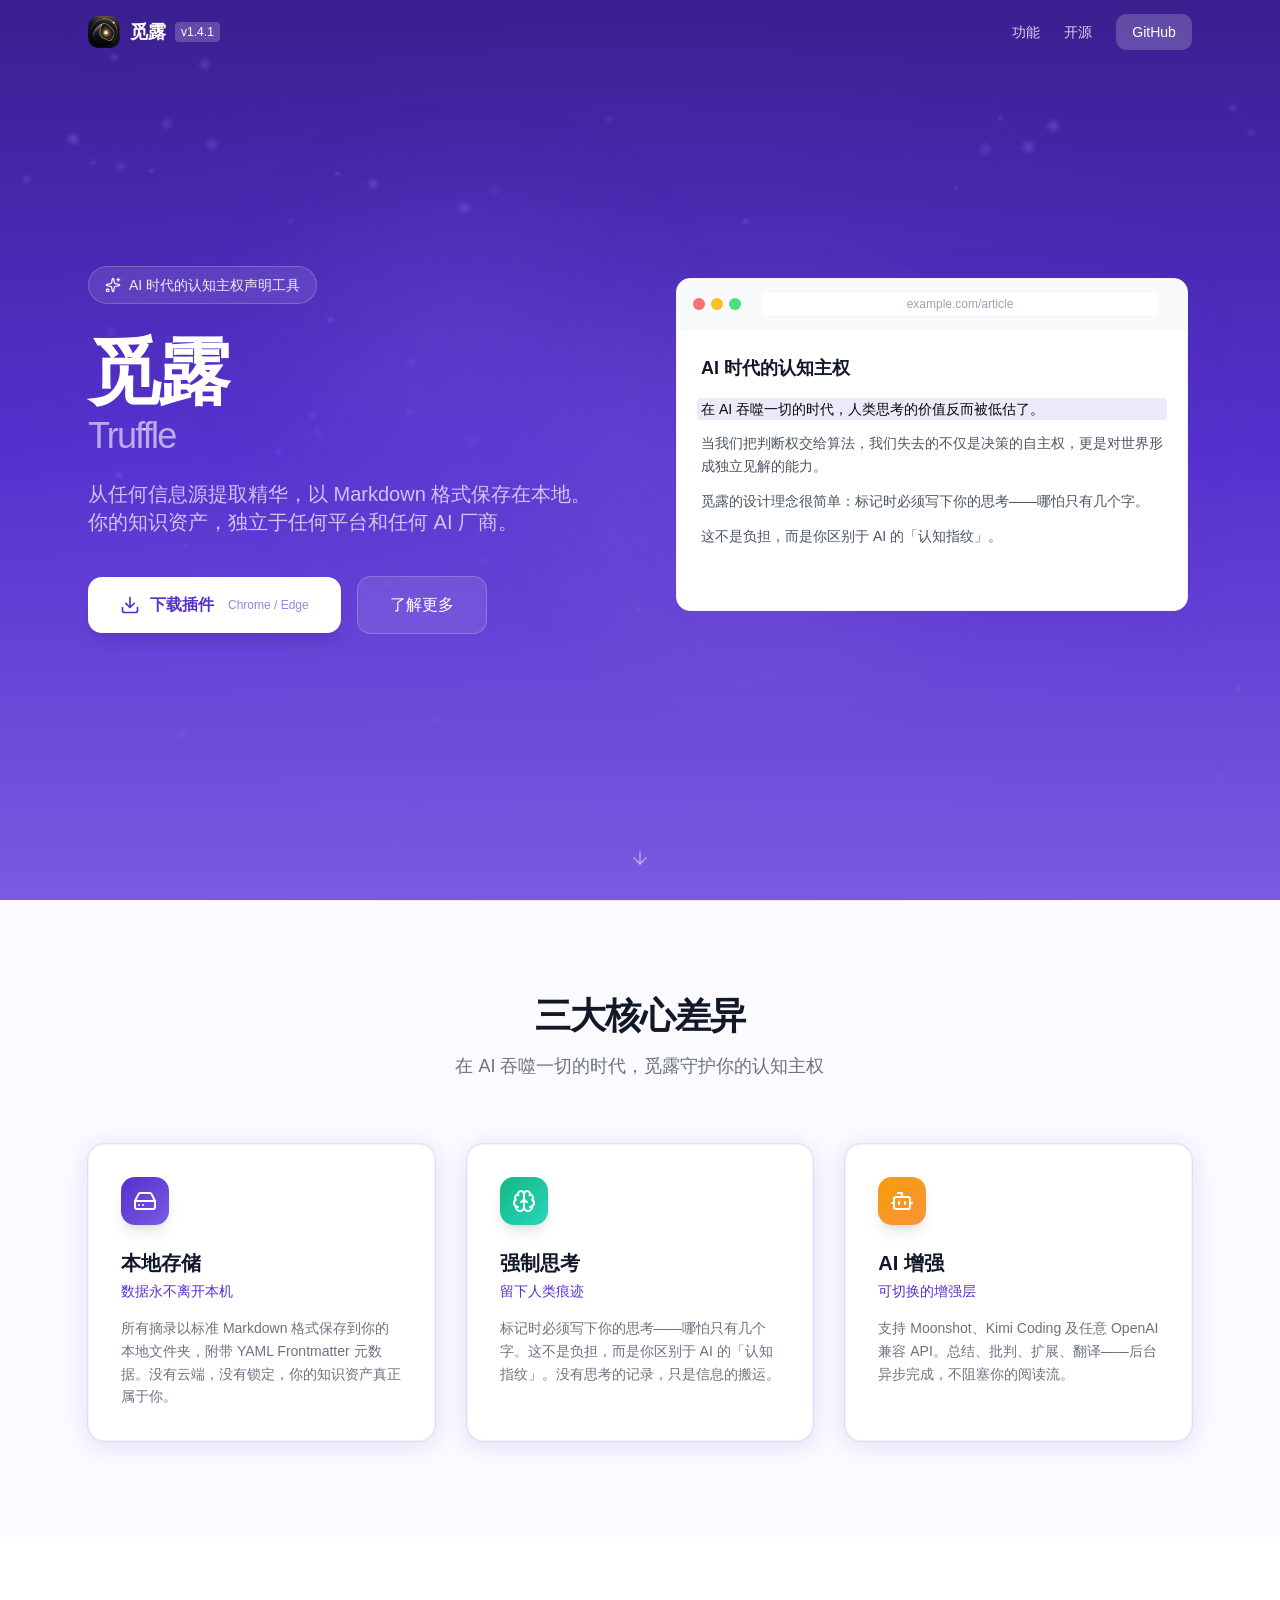
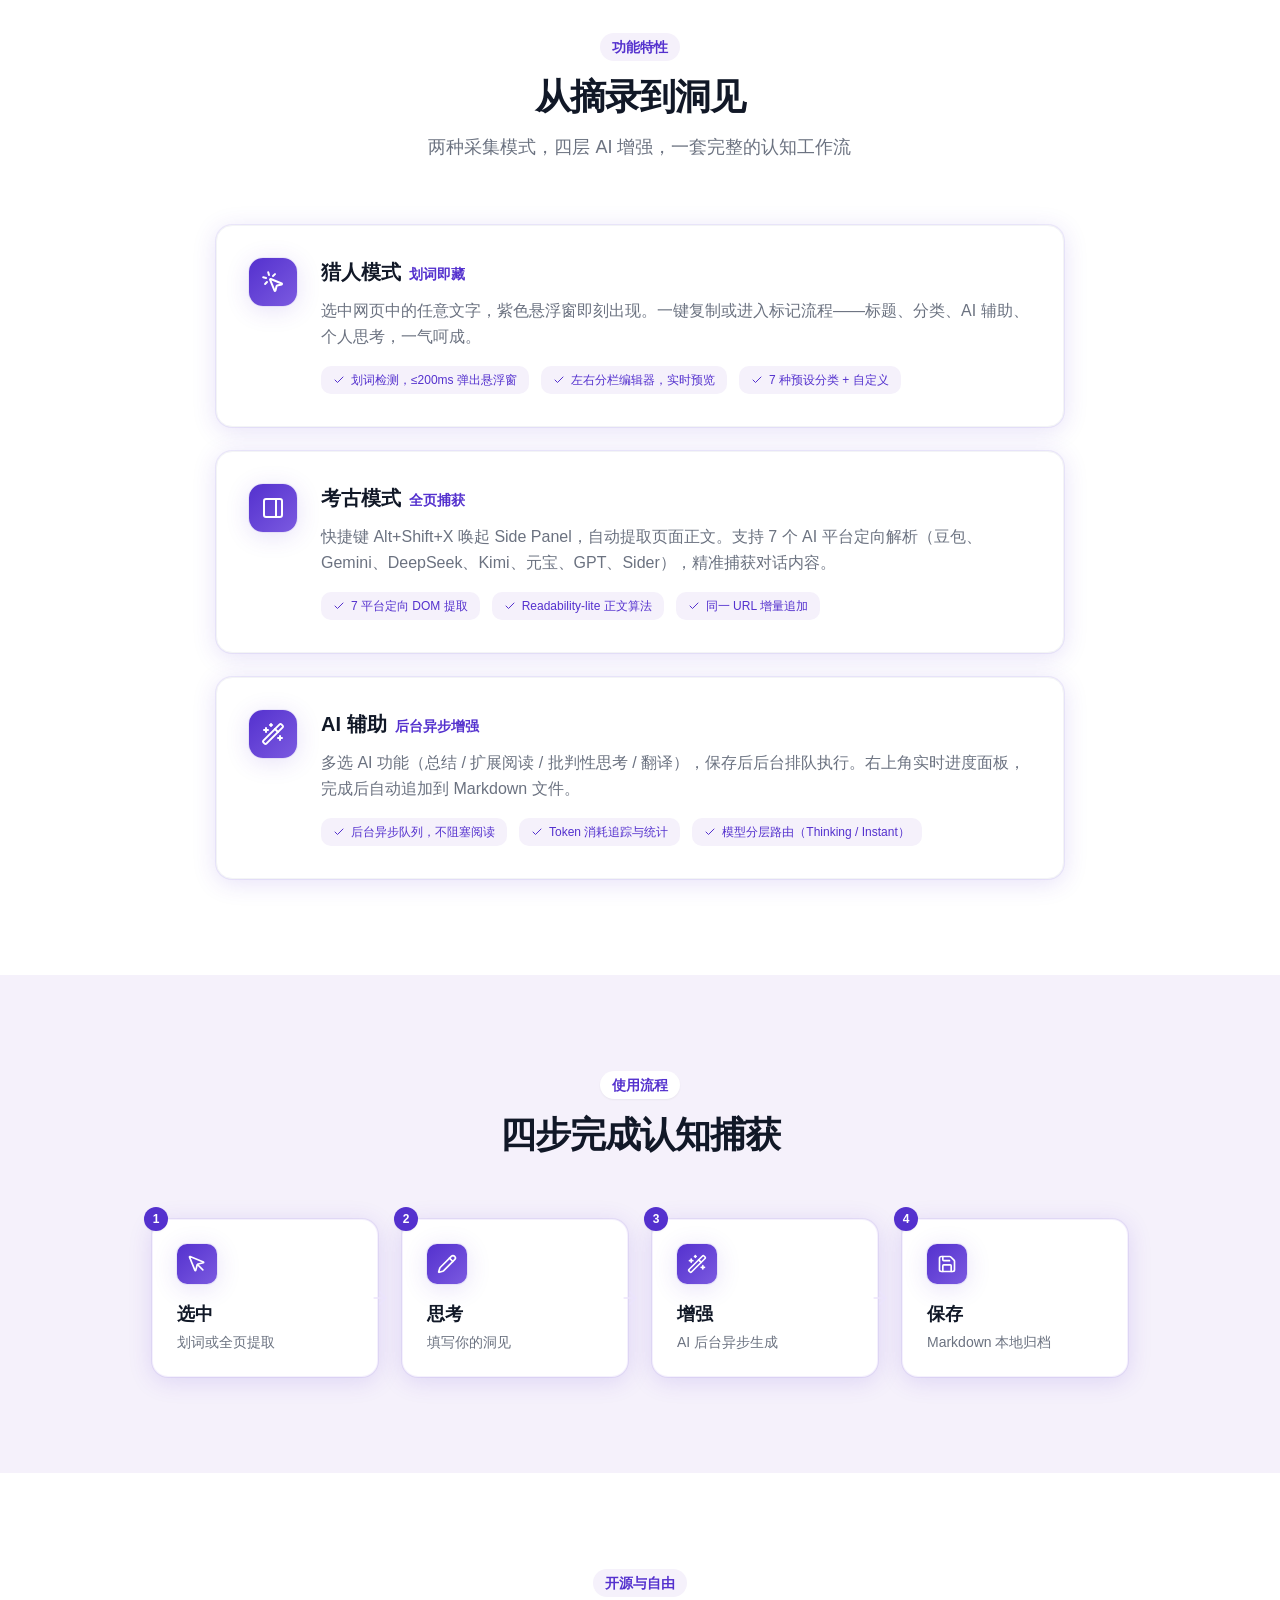
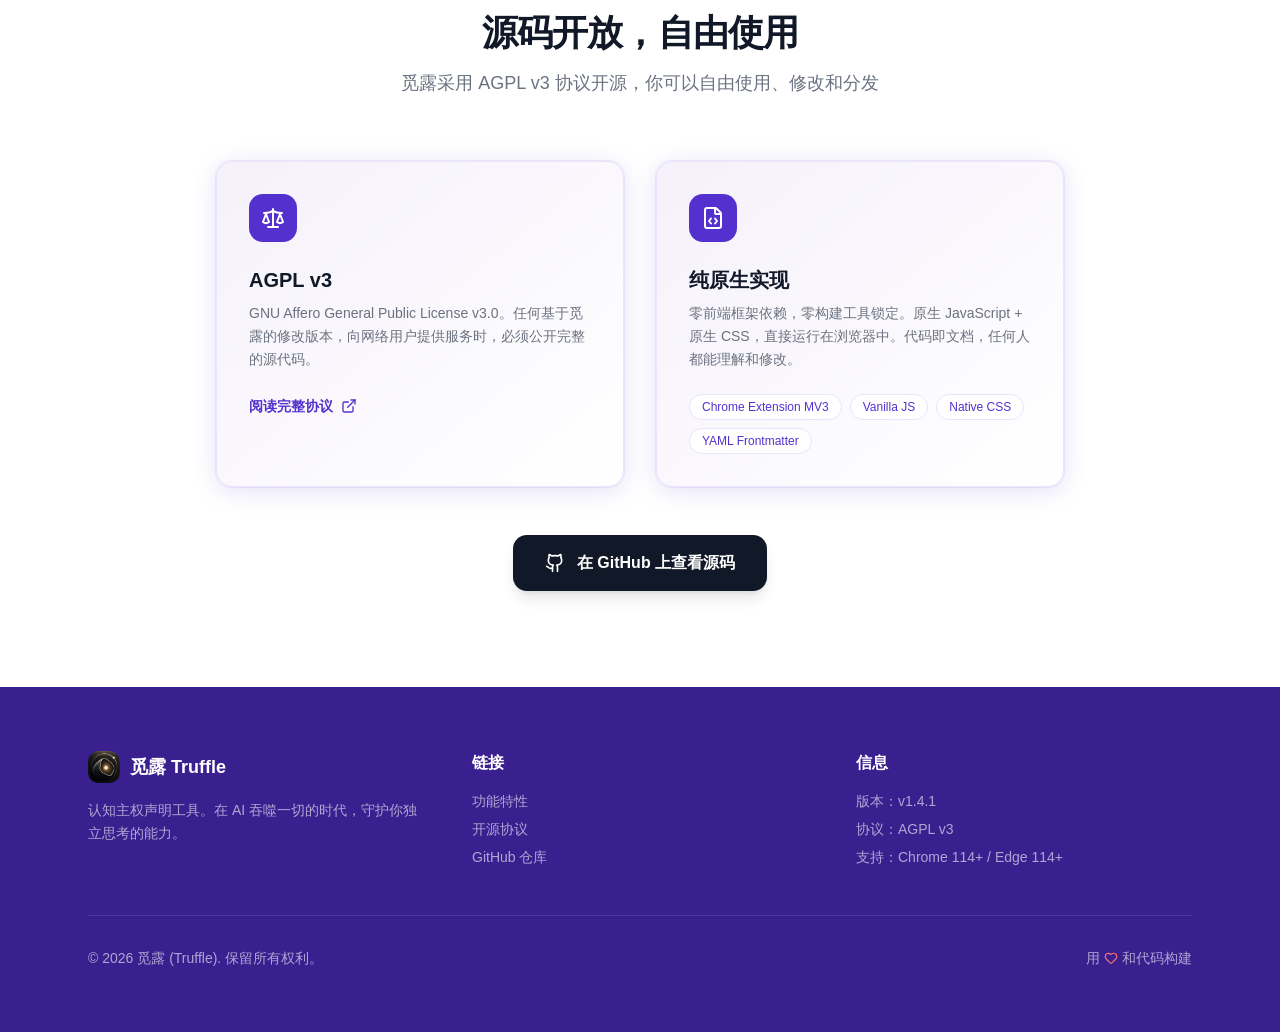
==== commit 02dc04c7: "Add files via upload" ====
--- a/index.html
+++ b/index.html
@@ -4,7 +4,7 @@
     <meta charset="UTF-8" />
     <meta name="viewport" content="width=device-width, initial-scale=1.0" />
     <title>觅露 Truffle</title>
-    <script type="module" crossorigin src="./assets/index-BNj1Lt-L.js"></script>
+    <script type="module" crossorigin src="./assets/index-C414gzEy.js"></script>
     <link rel="stylesheet" crossorigin href="./assets/index-D_5NzXvP.css">
   </head>
   <body>
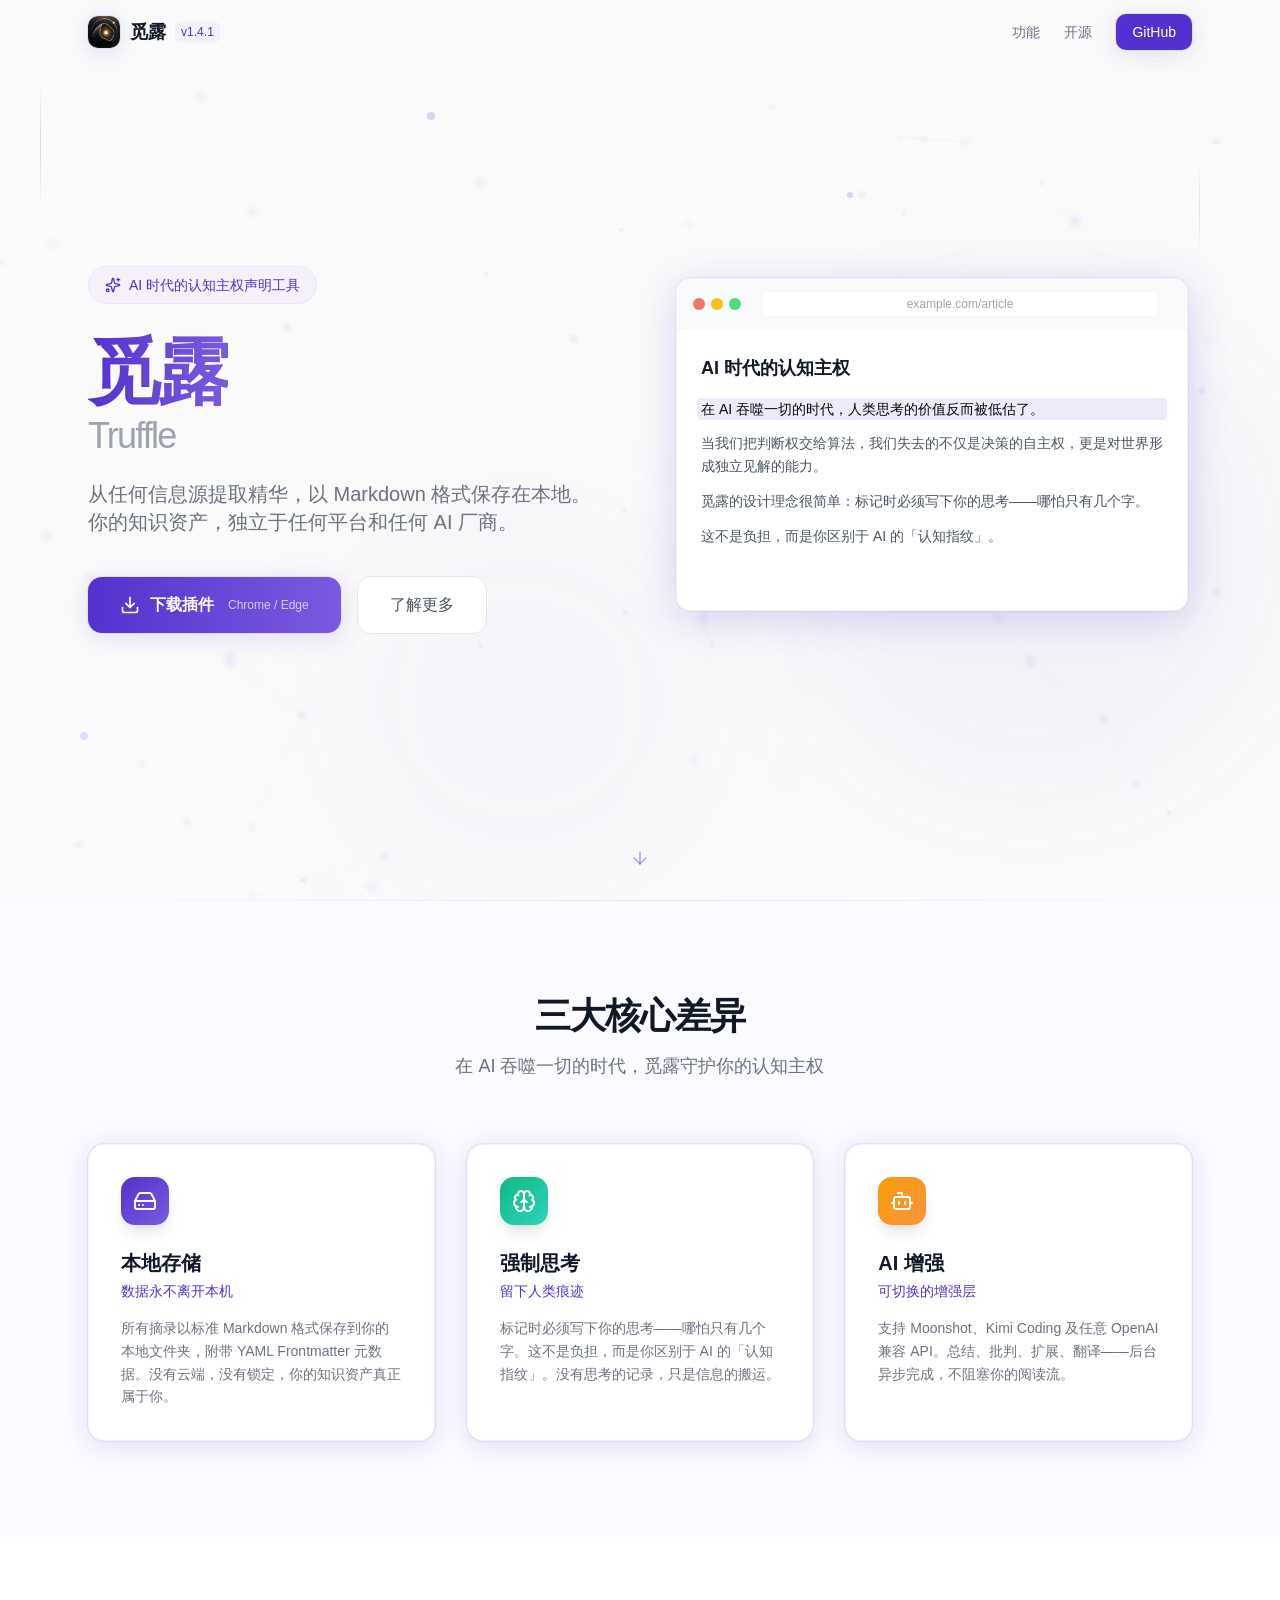
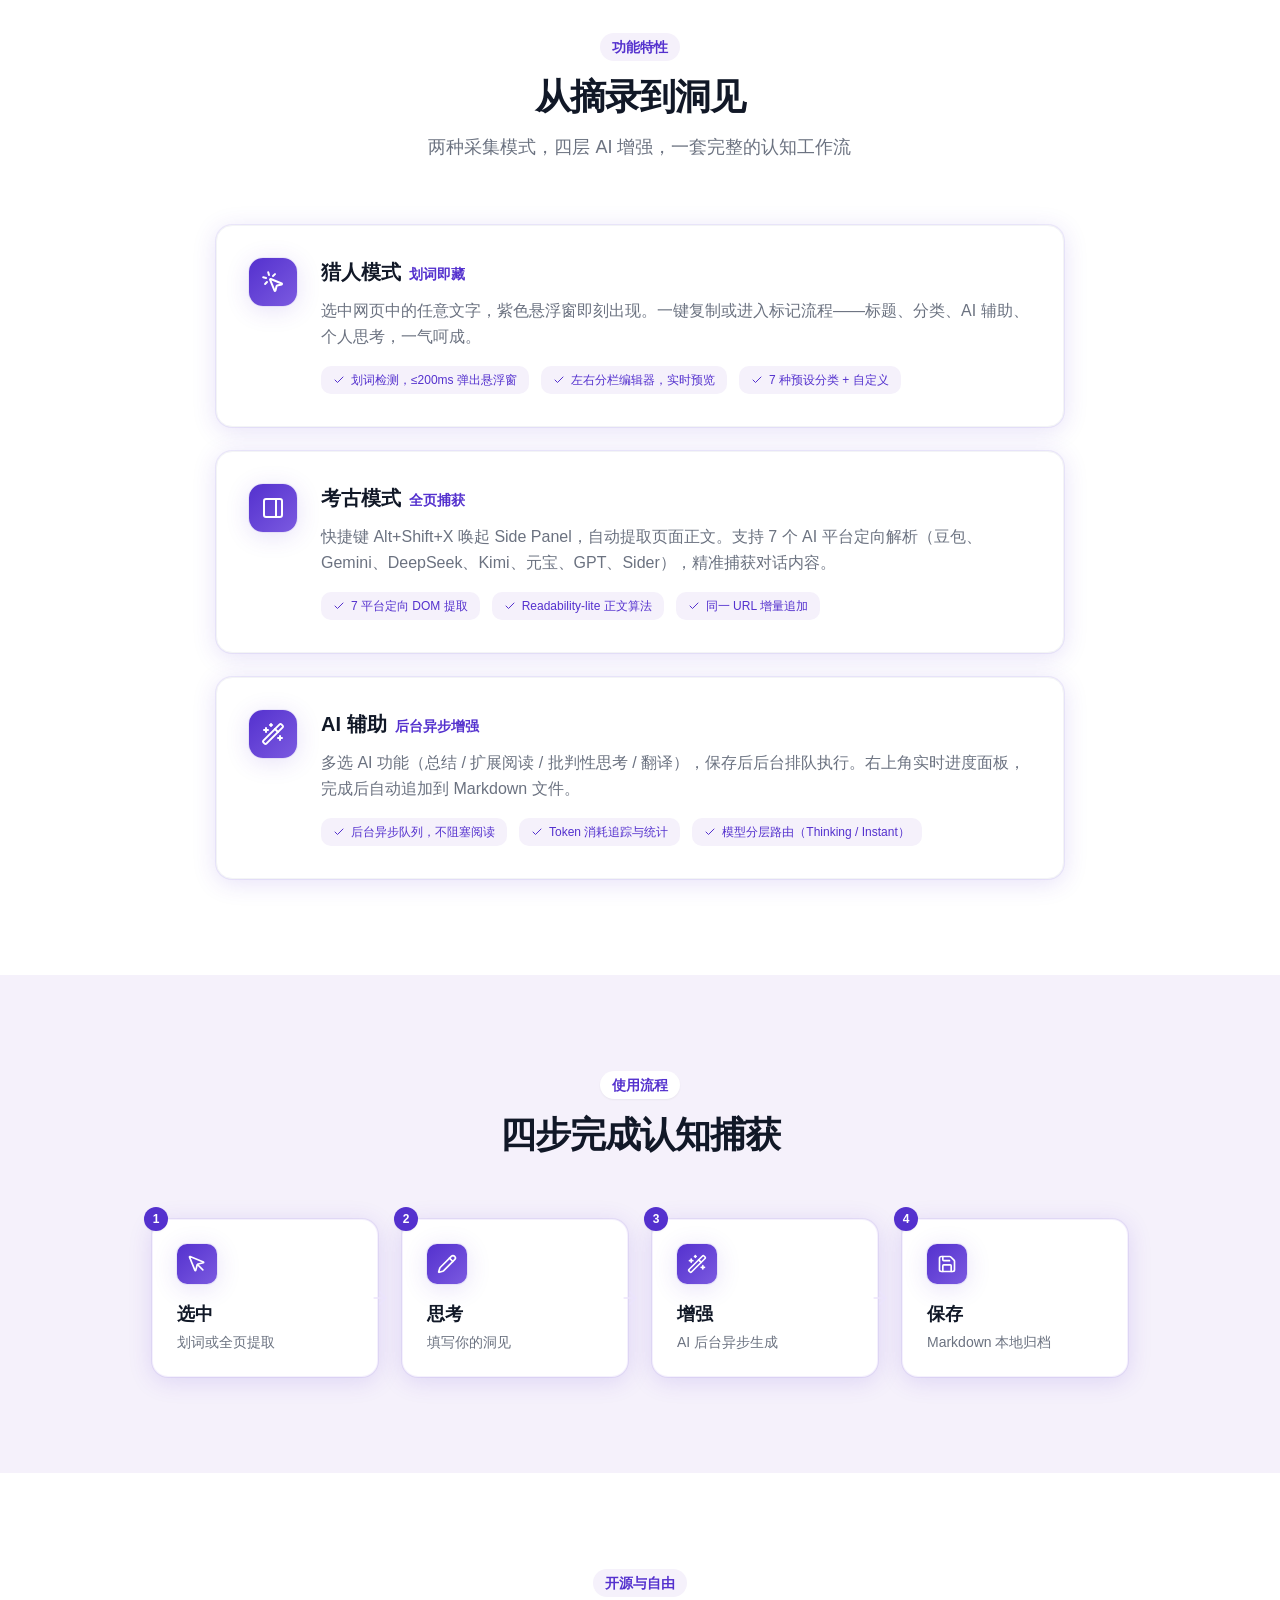
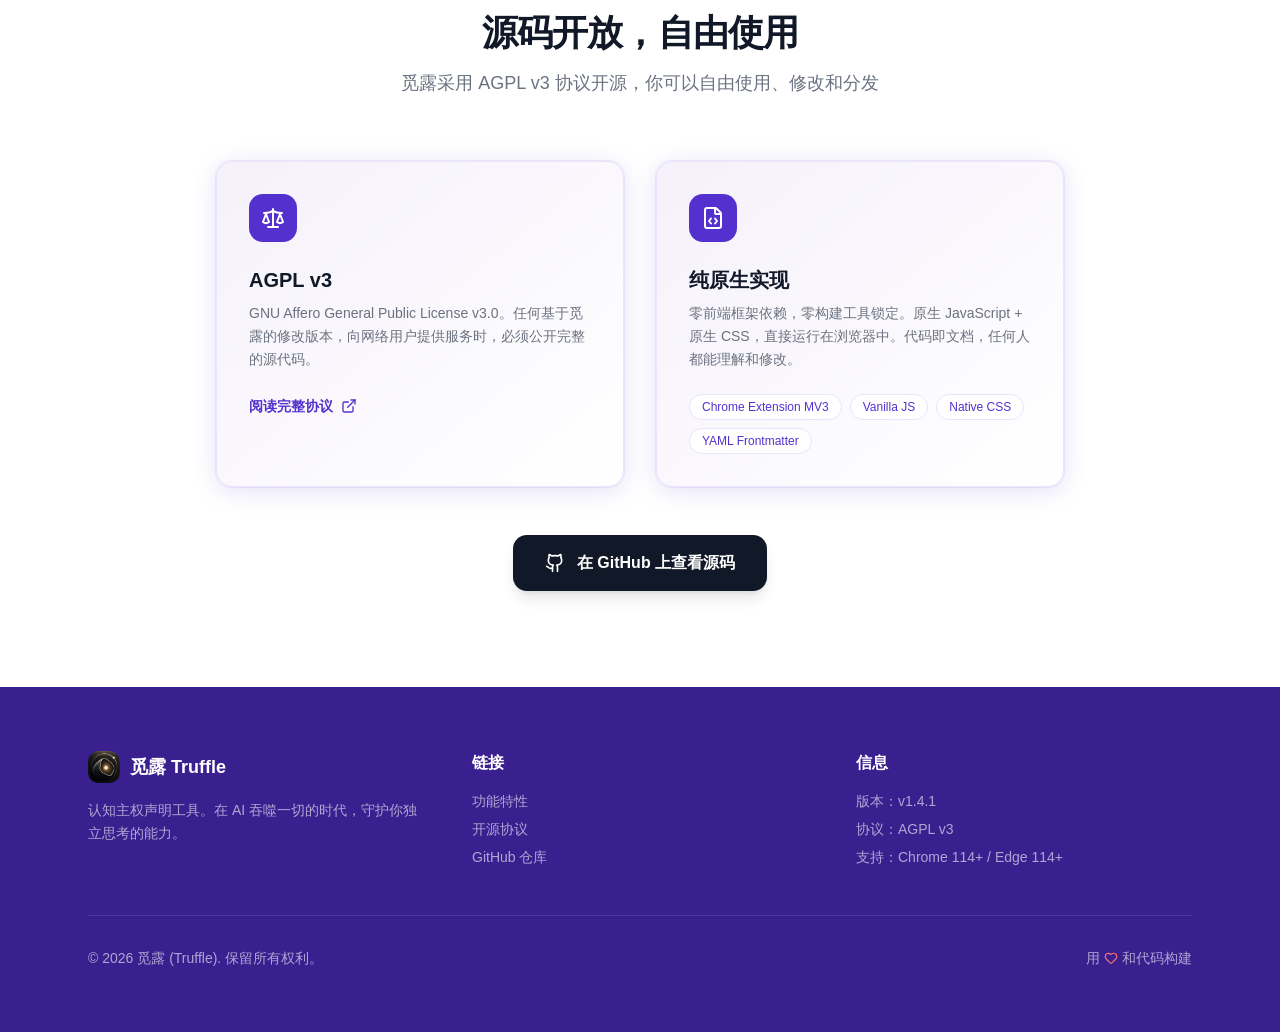
==== commit 1a6fb01b: "Add files via upload" ====
--- a/index.html
+++ b/index.html
@@ -4,8 +4,8 @@
     <meta charset="UTF-8" />
     <meta name="viewport" content="width=device-width, initial-scale=1.0" />
     <title>觅露 Truffle</title>
-    <script type="module" crossorigin src="./assets/index-C414gzEy.js"></script>
-    <link rel="stylesheet" crossorigin href="./assets/index-D_5NzXvP.css">
+    <script type="module" crossorigin src="./assets/index-v9HfIOoC.js"></script>
+    <link rel="stylesheet" crossorigin href="./assets/index-1DfbY-_6.css">
   </head>
   <body>
     <div id="root"></div>
--- a/assets/index-1DfbY-_6.css
+++ b/assets/index-1DfbY-_6.css
@@ -0,0 +1 @@
+*,:before,:after{--tw-border-spacing-x: 0;--tw-border-spacing-y: 0;--tw-translate-x: 0;--tw-translate-y: 0;--tw-rotate: 0;--tw-skew-x: 0;--tw-skew-y: 0;--tw-scale-x: 1;--tw-scale-y: 1;--tw-pan-x: ;--tw-pan-y: ;--tw-pinch-zoom: ;--tw-scroll-snap-strictness: proximity;--tw-gradient-from-position: ;--tw-gradient-via-position: ;--tw-gradient-to-position: ;--tw-ordinal: ;--tw-slashed-zero: ;--tw-numeric-figure: ;--tw-numeric-spacing: ;--tw-numeric-fraction: ;--tw-ring-inset: ;--tw-ring-offset-width: 0px;--tw-ring-offset-color: #fff;--tw-ring-color: rgb(59 130 246 / .5);--tw-ring-offset-shadow: 0 0 #0000;--tw-ring-shadow: 0 0 #0000;--tw-shadow: 0 0 #0000;--tw-shadow-colored: 0 0 #0000;--tw-blur: ;--tw-brightness: ;--tw-contrast: ;--tw-grayscale: ;--tw-hue-rotate: ;--tw-invert: ;--tw-saturate: ;--tw-sepia: ;--tw-drop-shadow: ;--tw-backdrop-blur: ;--tw-backdrop-brightness: ;--tw-backdrop-contrast: ;--tw-backdrop-grayscale: ;--tw-backdrop-hue-rotate: ;--tw-backdrop-invert: ;--tw-backdrop-opacity: ;--tw-backdrop-saturate: ;--tw-backdrop-sepia: ;--tw-contain-size: ;--tw-contain-layout: ;--tw-contain-paint: ;--tw-contain-style: }::backdrop{--tw-border-spacing-x: 0;--tw-border-spacing-y: 0;--tw-translate-x: 0;--tw-translate-y: 0;--tw-rotate: 0;--tw-skew-x: 0;--tw-skew-y: 0;--tw-scale-x: 1;--tw-scale-y: 1;--tw-pan-x: ;--tw-pan-y: ;--tw-pinch-zoom: ;--tw-scroll-snap-strictness: proximity;--tw-gradient-from-position: ;--tw-gradient-via-position: ;--tw-gradient-to-position: ;--tw-ordinal: ;--tw-slashed-zero: ;--tw-numeric-figure: ;--tw-numeric-spacing: ;--tw-numeric-fraction: ;--tw-ring-inset: ;--tw-ring-offset-width: 0px;--tw-ring-offset-color: #fff;--tw-ring-color: rgb(59 130 246 / .5);--tw-ring-offset-shadow: 0 0 #0000;--tw-ring-shadow: 0 0 #0000;--tw-shadow: 0 0 #0000;--tw-shadow-colored: 0 0 #0000;--tw-blur: ;--tw-brightness: ;--tw-contrast: ;--tw-grayscale: ;--tw-hue-rotate: ;--tw-invert: ;--tw-saturate: ;--tw-sepia: ;--tw-drop-shadow: ;--tw-backdrop-blur: ;--tw-backdrop-brightness: ;--tw-backdrop-contrast: ;--tw-backdrop-grayscale: ;--tw-backdrop-hue-rotate: ;--tw-backdrop-invert: ;--tw-backdrop-opacity: ;--tw-backdrop-saturate: ;--tw-backdrop-sepia: ;--tw-contain-size: ;--tw-contain-layout: ;--tw-contain-paint: ;--tw-contain-style: }*,:before,:after{box-sizing:border-box;border-width:0;border-style:solid;border-color:#e5e7eb}:before,:after{--tw-content: ""}html,:host{line-height:1.5;-webkit-text-size-adjust:100%;-moz-tab-size:4;-o-tab-size:4;tab-size:4;font-family:Inter,-apple-system,BlinkMacSystemFont,Segoe UI,PingFang SC,sans-serif;font-feature-settings:normal;font-variation-settings:normal;-webkit-tap-highlight-color:transparent}body{margin:0;line-height:inherit}hr{height:0;color:inherit;border-top-width:1px}abbr:where([title]){-webkit-text-decoration:underline dotted;text-decoration:underline dotted}h1,h2,h3,h4,h5,h6{font-size:inherit;font-weight:inherit}a{color:inherit;text-decoration:inherit}b,strong{font-weight:bolder}code,kbd,samp,pre{font-family:ui-monospace,SFMono-Regular,Menlo,Monaco,Consolas,Liberation Mono,Courier New,monospace;font-feature-settings:normal;font-variation-settings:normal;font-size:1em}small{font-size:80%}sub,sup{font-size:75%;line-height:0;position:relative;vertical-align:baseline}sub{bottom:-.25em}sup{top:-.5em}table{text-indent:0;border-color:inherit;border-collapse:collapse}button,input,optgroup,select,textarea{font-family:inherit;font-feature-settings:inherit;font-variation-settings:inherit;font-size:100%;font-weight:inherit;line-height:inherit;letter-spacing:inherit;color:inherit;margin:0;padding:0}button,select{text-transform:none}button,input:where([type=button]),input:where([type=reset]),input:where([type=submit]){-webkit-appearance:button;background-color:transparent;background-image:none}:-moz-focusring{outline:auto}:-moz-ui-invalid{box-shadow:none}progress{vertical-align:baseline}::-webkit-inner-spin-button,::-webkit-outer-spin-button{height:auto}[type=search]{-webkit-appearance:textfield;outline-offset:-2px}::-webkit-search-decoration{-webkit-appearance:none}::-webkit-file-upload-button{-webkit-appearance:button;font:inherit}summary{display:list-item}blockquote,dl,dd,h1,h2,h3,h4,h5,h6,hr,figure,p,pre{margin:0}fieldset{margin:0;padding:0}legend{padding:0}ol,ul,menu{list-style:none;margin:0;padding:0}dialog{padding:0}textarea{resize:vertical}input::-moz-placeholder,textarea::-moz-placeholder{opacity:1;color:#9ca3af}input::placeholder,textarea::placeholder{opacity:1;color:#9ca3af}button,[role=button]{cursor:pointer}:disabled{cursor:default}img,svg,video,canvas,audio,iframe,embed,object{display:block;vertical-align:middle}img,video{max-width:100%;height:auto}[hidden]:where(:not([hidden=until-found])){display:none}:root{--background: 0 0% 100%;--foreground: 240 10% 3.9%;--card: 0 0% 100%;--card-foreground: 240 10% 3.9%;--popover: 0 0% 100%;--popover-foreground: 240 10% 3.9%;--primary: 259 63% 50%;--primary-foreground: 0 0% 100%;--secondary: 260 30% 96%;--secondary-foreground: 240 5.9% 10%;--muted: 260 30% 96%;--muted-foreground: 240 3.8% 46.1%;--accent: 260 30% 96%;--accent-foreground: 240 5.9% 10%;--destructive: 0 84.2% 60.2%;--destructive-foreground: 0 0% 98%;--border: 260 20% 92%;--input: 260 20% 92%;--ring: 259 63% 50%;--radius: .625rem;--sidebar-background: 0 0% 98%;--sidebar-foreground: 240 5.3% 26.1%;--sidebar-primary: 259 63% 50%;--sidebar-primary-foreground: 0 0% 100%;--sidebar-accent: 260 30% 96%;--sidebar-accent-foreground: 240 5.9% 10%;--sidebar-border: 260 20% 92%;--sidebar-ring: 259 63% 50%}html{scroll-behavior:smooth}body{background-color:hsl(var(--background));color:hsl(var(--foreground));-webkit-font-smoothing:antialiased;-moz-osx-font-smoothing:grayscale;font-family:Inter,-apple-system,BlinkMacSystemFont,Segoe UI,PingFang SC,sans-serif}.sr-only{position:absolute;width:1px;height:1px;padding:0;margin:-1px;overflow:hidden;clip:rect(0,0,0,0);white-space:nowrap;border-width:0}.pointer-events-none{pointer-events:none}.pointer-events-auto{pointer-events:auto}.visible{visibility:visible}.invisible{visibility:hidden}.fixed{position:fixed}.absolute{position:absolute}.relative{position:relative}.inset-0{inset:0}.inset-x-0{left:0;right:0}.inset-y-0{top:0;bottom:0}.-bottom-12{bottom:-3rem}.-left-12{left:-3rem}.-left-2{left:-.5rem}.-right-12{right:-3rem}.-right-3{right:-.75rem}.-top-12{top:-3rem}.-top-3{top:-.75rem}.bottom-0{bottom:0}.bottom-40{bottom:10rem}.bottom-8{bottom:2rem}.left-0{left:0}.left-1\/2{left:50%}.left-1\/3{left:33.333333%}.left-1\/4{left:25%}.left-10{left:2.5rem}.left-2{left:.5rem}.left-20{left:5rem}.left-\[50\%\]{left:50%}.right-0{right:0}.right-1{right:.25rem}.right-1\/3{right:33.333333%}.right-2{right:.5rem}.right-20{right:5rem}.right-3{right:.75rem}.right-4{right:1rem}.top-0{top:0}.top-1\.5{top:.375rem}.top-1\/2{top:50%}.top-1\/3{top:33.333333%}.top-20{top:5rem}.top-28{top:7rem}.top-3\.5{top:.875rem}.top-4{top:1rem}.top-40{top:10rem}.top-48{top:12rem}.top-\[1px\]{top:1px}.top-\[50\%\]{top:50%}.top-\[60\%\]{top:60%}.top-full{top:100%}.isolate{isolation:isolate}.z-10{z-index:10}.z-20{z-index:20}.z-50{z-index:50}.z-\[1\]{z-index:1}.order-first{order:-9999}.order-last{order:9999}.col-start-2{grid-column-start:2}.row-span-2{grid-row:span 2 / span 2}.row-start-1{grid-row-start:1}.\!m-0{margin:0!important}.-mx-1{margin-left:-.25rem;margin-right:-.25rem}.-my-2{margin-top:-.5rem;margin-bottom:-.5rem}.mx-2{margin-left:.5rem;margin-right:.5rem}.mx-3{margin-left:.75rem;margin-right:.75rem}.mx-3\.5{margin-left:.875rem;margin-right:.875rem}.mx-auto{margin-left:auto;margin-right:auto}.my-0{margin-top:0;margin-bottom:0}.my-0\.5{margin-top:.125rem;margin-bottom:.125rem}.my-1{margin-top:.25rem;margin-bottom:.25rem}.-ml-4{margin-left:-1rem}.-mt-4{margin-top:-1rem}.mb-1{margin-bottom:.25rem}.mb-12{margin-bottom:3rem}.mb-16{margin-bottom:4rem}.mb-2{margin-bottom:.5rem}.mb-3{margin-bottom:.75rem}.mb-4{margin-bottom:1rem}.mb-6{margin-bottom:1.5rem}.mb-8{margin-bottom:2rem}.ml-1{margin-left:.25rem}.ml-4{margin-left:1rem}.ml-auto{margin-left:auto}.mr-1{margin-right:.25rem}.mr-2{margin-right:.5rem}.mt-1\.5{margin-top:.375rem}.mt-10{margin-top:2.5rem}.mt-12{margin-top:3rem}.mt-2{margin-top:.5rem}.mt-3{margin-top:.75rem}.mt-4{margin-top:1rem}.mt-auto{margin-top:auto}.line-clamp-1{overflow:hidden;display:-webkit-box;-webkit-box-orient:vertical;-webkit-line-clamp:1}.line-clamp-2{overflow:hidden;display:-webkit-box;-webkit-box-orient:vertical;-webkit-line-clamp:2}.block{display:block}.inline-block{display:inline-block}.inline{display:inline}.flex{display:flex}.inline-flex{display:inline-flex}.table{display:table}.table-caption{display:table-caption}.table-cell{display:table-cell}.table-row{display:table-row}.grid{display:grid}.hidden{display:none}.aspect-square{aspect-ratio:1 / 1}.aspect-video{aspect-ratio:16 / 9}.size-10{width:2.5rem;height:2.5rem}.size-2{width:.5rem;height:.5rem}.size-2\.5{width:.625rem;height:.625rem}.size-3{width:.75rem;height:.75rem}.size-3\.5{width:.875rem;height:.875rem}.size-4{width:1rem;height:1rem}.size-6{width:1.5rem;height:1.5rem}.size-7{width:1.75rem;height:1.75rem}.size-8{width:2rem;height:2rem}.size-9{width:2.25rem;height:2.25rem}.size-auto{width:auto;height:auto}.size-full{width:100%;height:100%}.h-1\.5{height:.375rem}.h-10{height:2.5rem}.h-12{height:3rem}.h-16{height:4rem}.h-2{height:.5rem}.h-2\.5{height:.625rem}.h-24{height:6rem}.h-3{height:.75rem}.h-3\.5{height:.875rem}.h-32{height:8rem}.h-4{height:1rem}.h-5{height:1.25rem}.h-6{height:1.5rem}.h-7{height:1.75rem}.h-8{height:2rem}.h-9{height:2.25rem}.h-\[1\.15rem\]{height:1.15rem}.h-\[400px\]{height:400px}.h-\[500px\]{height:500px}.h-\[calc\(100\%-1px\)\]{height:calc(100% - 1px)}.h-\[var\(--radix-navigation-menu-viewport-height\)\]{height:var(--radix-navigation-menu-viewport-height)}.h-\[var\(--radix-select-trigger-height\)\]{height:var(--radix-select-trigger-height)}.h-auto{height:auto}.h-full{height:100%}.h-px{height:1px}.h-svh{height:100svh}.max-h-\[300px\]{max-height:300px}.min-h-0{min-height:0px}.min-h-16{min-height:4rem}.min-h-4{min-height:1rem}.min-h-\[280px\]{min-height:280px}.min-h-\[60px\]{min-height:60px}.min-h-screen{min-height:100vh}.min-h-svh{min-height:100svh}.w-0{width:0px}.w-1{width:.25rem}.w-1\.5{width:.375rem}.w-10{width:2.5rem}.w-12{width:3rem}.w-2{width:.5rem}.w-2\.5{width:.625rem}.w-3{width:.75rem}.w-3\.5{width:.875rem}.w-3\/4{width:75%}.w-4{width:1rem}.w-5{width:1.25rem}.w-6{width:1.5rem}.w-64{width:16rem}.w-72{width:18rem}.w-8{width:2rem}.w-9{width:2.25rem}.w-\[100px\]{width:100px}.w-\[400px\]{width:400px}.w-\[500px\]{width:500px}.w-auto{width:auto}.w-fit{width:-moz-fit-content;width:fit-content}.w-full{width:100%}.w-max{width:-moz-max-content;width:max-content}.w-px{width:1px}.min-w-0{min-width:0px}.min-w-10{min-width:2.5rem}.min-w-5{min-width:1.25rem}.min-w-8{min-width:2rem}.min-w-9{min-width:2.25rem}.min-w-\[12rem\]{min-width:12rem}.min-w-\[8rem\]{min-width:8rem}.min-w-\[var\(--radix-select-trigger-width\)\]{min-width:var(--radix-select-trigger-width)}.max-w-4xl{max-width:56rem}.max-w-5xl{max-width:64rem}.max-w-6xl{max-width:72rem}.max-w-\[calc\(100\%-2rem\)\]{max-width:calc(100% - 2rem)}.max-w-lg{max-width:32rem}.max-w-max{max-width:-moz-max-content;max-width:max-content}.max-w-sm{max-width:24rem}.max-w-xl{max-width:36rem}.flex-1{flex:1 1 0%}.flex-shrink-0,.shrink-0{flex-shrink:0}.grow{flex-grow:1}.grow-0{flex-grow:0}.basis-full{flex-basis:100%}.caption-bottom{caption-side:bottom}.border-collapse{border-collapse:collapse}.-translate-x-1\/2{--tw-translate-x: -50%;transform:translate(var(--tw-translate-x),var(--tw-translate-y)) rotate(var(--tw-rotate)) skew(var(--tw-skew-x)) skewY(var(--tw-skew-y)) scaleX(var(--tw-scale-x)) scaleY(var(--tw-scale-y))}.-translate-x-px{--tw-translate-x: -1px;transform:translate(var(--tw-translate-x),var(--tw-translate-y)) rotate(var(--tw-rotate)) skew(var(--tw-skew-x)) skewY(var(--tw-skew-y)) scaleX(var(--tw-scale-x)) scaleY(var(--tw-scale-y))}.-translate-y-1\/2{--tw-translate-y: -50%;transform:translate(var(--tw-translate-x),var(--tw-translate-y)) rotate(var(--tw-rotate)) skew(var(--tw-skew-x)) skewY(var(--tw-skew-y)) scaleX(var(--tw-scale-x)) scaleY(var(--tw-scale-y))}.translate-x-\[-50\%\]{--tw-translate-x: -50%;transform:translate(var(--tw-translate-x),var(--tw-translate-y)) rotate(var(--tw-rotate)) skew(var(--tw-skew-x)) skewY(var(--tw-skew-y)) scaleX(var(--tw-scale-x)) scaleY(var(--tw-scale-y))}.translate-x-px{--tw-translate-x: 1px;transform:translate(var(--tw-translate-x),var(--tw-translate-y)) rotate(var(--tw-rotate)) skew(var(--tw-skew-x)) skewY(var(--tw-skew-y)) scaleX(var(--tw-scale-x)) scaleY(var(--tw-scale-y))}.translate-y-0{--tw-translate-y: 0px;transform:translate(var(--tw-translate-x),var(--tw-translate-y)) rotate(var(--tw-rotate)) skew(var(--tw-skew-x)) skewY(var(--tw-skew-y)) scaleX(var(--tw-scale-x)) scaleY(var(--tw-scale-y))}.translate-y-0\.5{--tw-translate-y: .125rem;transform:translate(var(--tw-translate-x),var(--tw-translate-y)) rotate(var(--tw-rotate)) skew(var(--tw-skew-x)) skewY(var(--tw-skew-y)) scaleX(var(--tw-scale-x)) scaleY(var(--tw-scale-y))}.translate-y-2{--tw-translate-y: .5rem;transform:translate(var(--tw-translate-x),var(--tw-translate-y)) rotate(var(--tw-rotate)) skew(var(--tw-skew-x)) skewY(var(--tw-skew-y)) scaleX(var(--tw-scale-x)) scaleY(var(--tw-scale-y))}.translate-y-6{--tw-translate-y: 1.5rem;transform:translate(var(--tw-translate-x),var(--tw-translate-y)) rotate(var(--tw-rotate)) skew(var(--tw-skew-x)) skewY(var(--tw-skew-y)) scaleX(var(--tw-scale-x)) scaleY(var(--tw-scale-y))}.translate-y-8{--tw-translate-y: 2rem;transform:translate(var(--tw-translate-x),var(--tw-translate-y)) rotate(var(--tw-rotate)) skew(var(--tw-skew-x)) skewY(var(--tw-skew-y)) scaleX(var(--tw-scale-x)) scaleY(var(--tw-scale-y))}.translate-y-\[-50\%\]{--tw-translate-y: -50%;transform:translate(var(--tw-translate-x),var(--tw-translate-y)) rotate(var(--tw-rotate)) skew(var(--tw-skew-x)) skewY(var(--tw-skew-y)) scaleX(var(--tw-scale-x)) scaleY(var(--tw-scale-y))}.translate-y-\[calc\(-50\%_-_2px\)\]{--tw-translate-y: calc(-50% - 2px) ;transform:translate(var(--tw-translate-x),var(--tw-translate-y)) rotate(var(--tw-rotate)) skew(var(--tw-skew-x)) skewY(var(--tw-skew-y)) scaleX(var(--tw-scale-x)) scaleY(var(--tw-scale-y))}.rotate-45{--tw-rotate: 45deg;transform:translate(var(--tw-translate-x),var(--tw-translate-y)) rotate(var(--tw-rotate)) skew(var(--tw-skew-x)) skewY(var(--tw-skew-y)) scaleX(var(--tw-scale-x)) scaleY(var(--tw-scale-y))}.rotate-90{--tw-rotate: 90deg;transform:translate(var(--tw-translate-x),var(--tw-translate-y)) rotate(var(--tw-rotate)) skew(var(--tw-skew-x)) skewY(var(--tw-skew-y)) scaleX(var(--tw-scale-x)) scaleY(var(--tw-scale-y))}.scale-100{--tw-scale-x: 1;--tw-scale-y: 1;transform:translate(var(--tw-translate-x),var(--tw-translate-y)) rotate(var(--tw-rotate)) skew(var(--tw-skew-x)) skewY(var(--tw-skew-y)) scaleX(var(--tw-scale-x)) scaleY(var(--tw-scale-y))}.scale-95{--tw-scale-x: .95;--tw-scale-y: .95;transform:translate(var(--tw-translate-x),var(--tw-translate-y)) rotate(var(--tw-rotate)) skew(var(--tw-skew-x)) skewY(var(--tw-skew-y)) scaleX(var(--tw-scale-x)) scaleY(var(--tw-scale-y))}.transform{transform:translate(var(--tw-translate-x),var(--tw-translate-y)) rotate(var(--tw-rotate)) skew(var(--tw-skew-x)) skewY(var(--tw-skew-y)) scaleX(var(--tw-scale-x)) scaleY(var(--tw-scale-y))}@keyframes bounce{0%,to{transform:translateY(-25%);animation-timing-function:cubic-bezier(.8,0,1,1)}50%{transform:none;animation-timing-function:cubic-bezier(0,0,.2,1)}}.animate-bounce{animation:bounce 1s infinite}@keyframes caret-blink{0%,70%,to{opacity:1}20%,50%{opacity:0}}.animate-caret-blink{animation:caret-blink 1.25s ease-out infinite}@keyframes pulse{50%{opacity:.5}}.animate-pulse{animation:pulse 2s cubic-bezier(.4,0,.6,1) infinite}@keyframes slide-up{0%{opacity:0;transform:translateY(24px)}to{opacity:1;transform:translateY(0)}}.animate-slide-up{animation:slide-up .6s cubic-bezier(.22,1,.36,1) forwards}@keyframes spin{to{transform:rotate(360deg)}}.animate-spin{animation:spin 1s linear infinite}.cursor-default{cursor:default}.cursor-text{cursor:text}.touch-none{touch-action:none}.select-none{-webkit-user-select:none;-moz-user-select:none;user-select:none}.resize-none{resize:none}.resize{resize:both}.scroll-my-1{scroll-margin-top:.25rem;scroll-margin-bottom:.25rem}.scroll-py-1{scroll-padding-top:.25rem;scroll-padding-bottom:.25rem}.list-disc{list-style-type:disc}.list-none{list-style-type:none}.auto-rows-min{grid-auto-rows:min-content}.grid-cols-\[0_1fr\]{grid-template-columns:0 1fr}.grid-rows-\[auto_auto\]{grid-template-rows:auto auto}.flex-row{flex-direction:row}.flex-col{flex-direction:column}.flex-col-reverse{flex-direction:column-reverse}.flex-wrap{flex-wrap:wrap}.place-content-center{place-content:center}.items-start{align-items:flex-start}.items-end{align-items:flex-end}.items-center{align-items:center}.items-stretch{align-items:stretch}.justify-start{justify-content:flex-start}.justify-end{justify-content:flex-end}.justify-center{justify-content:center}.justify-between{justify-content:space-between}.justify-items-start{justify-items:start}.gap-0\.5{gap:.125rem}.gap-1{gap:.25rem}.gap-1\.5{gap:.375rem}.gap-12{gap:3rem}.gap-16{gap:4rem}.gap-2{gap:.5rem}.gap-2\.5{gap:.625rem}.gap-3{gap:.75rem}.gap-4{gap:1rem}.gap-6{gap:1.5rem}.gap-7{gap:1.75rem}.gap-8{gap:2rem}.gap-\[--spacing\(var\(--gap\)\)\]{gap:var(--spacing(var(--gap)))}.gap-y-0\.5{row-gap:.125rem}.space-y-2>:not([hidden])~:not([hidden]){--tw-space-y-reverse: 0;margin-top:calc(.5rem * calc(1 - var(--tw-space-y-reverse)));margin-bottom:calc(.5rem * var(--tw-space-y-reverse))}.space-y-3>:not([hidden])~:not([hidden]){--tw-space-y-reverse: 0;margin-top:calc(.75rem * calc(1 - var(--tw-space-y-reverse)));margin-bottom:calc(.75rem * var(--tw-space-y-reverse))}.space-y-6>:not([hidden])~:not([hidden]){--tw-space-y-reverse: 0;margin-top:calc(1.5rem * calc(1 - var(--tw-space-y-reverse)));margin-bottom:calc(1.5rem * var(--tw-space-y-reverse))}.self-start{align-self:flex-start}.self-stretch{align-self:stretch}.justify-self-end{justify-self:end}.overflow-auto{overflow:auto}.overflow-hidden{overflow:hidden}.overflow-x-auto{overflow-x:auto}.overflow-y-auto{overflow-y:auto}.overflow-x-hidden{overflow-x:hidden}.whitespace-nowrap{white-space:nowrap}.break-words{overflow-wrap:break-word}.rounded{border-radius:.25rem}.rounded-2xl{border-radius:1rem}.rounded-\[2px\]{border-radius:2px}.rounded-\[4px\]{border-radius:4px}.rounded-\[calc\(var\(--radius\)-5px\)\]{border-radius:calc(var(--radius) - 5px)}.rounded-\[inherit\]{border-radius:inherit}.rounded-full{border-radius:9999px}.rounded-lg{border-radius:var(--radius)}.rounded-md{border-radius:calc(var(--radius) - 2px)}.rounded-none{border-radius:0}.rounded-sm{border-radius:calc(var(--radius) - 4px)}.rounded-xl{border-radius:calc(var(--radius) + 4px)}.rounded-xs{border-radius:calc(var(--radius) - 6px)}.rounded-l-md{border-top-left-radius:calc(var(--radius) - 2px);border-bottom-left-radius:calc(var(--radius) - 2px)}.rounded-r-md{border-top-right-radius:calc(var(--radius) - 2px);border-bottom-right-radius:calc(var(--radius) - 2px)}.rounded-t-lg{border-top-left-radius:var(--radius);border-top-right-radius:var(--radius)}.rounded-tl-sm{border-top-left-radius:calc(var(--radius) - 4px)}.border{border-width:1px}.border-0{border-width:0px}.border-\[1\.5px\]{border-width:1.5px}.border-y{border-top-width:1px;border-bottom-width:1px}.border-b{border-bottom-width:1px}.border-l{border-left-width:1px}.border-r{border-right-width:1px}.border-t{border-top-width:1px}.border-dashed{border-style:dashed}.border-border{border-color:hsl(var(--border))}.border-border\/50{border-color:hsl(var(--border) / .5)}.border-gray-100{--tw-border-opacity: 1;border-color:rgb(243 244 246 / var(--tw-border-opacity, 1))}.border-gray-200{--tw-border-opacity: 1;border-color:rgb(229 231 235 / var(--tw-border-opacity, 1))}.border-input{border-color:hsl(var(--input))}.border-primary{border-color:hsl(var(--primary))}.border-sidebar-border{border-color:hsl(var(--sidebar-border))}.border-transparent{border-color:transparent}.border-truffle-lighter{--tw-border-opacity: 1;border-color:rgb(235 228 252 / var(--tw-border-opacity, 1))}.border-truffle-lighter\/50{border-color:#ebe4fc80}.border-white\/10{border-color:#ffffff1a}.border-white\/20{border-color:#fff3}.border-l-transparent{border-left-color:transparent}.border-t-transparent{border-top-color:transparent}.bg-\[\#FAFAFA\]{--tw-bg-opacity: 1;background-color:rgb(250 250 250 / var(--tw-bg-opacity, 1))}.bg-\[\#FAFAFA\]\/80{background-color:#fafafacc}.bg-accent{background-color:hsl(var(--accent))}.bg-amber-400{--tw-bg-opacity: 1;background-color:rgb(251 191 36 / var(--tw-bg-opacity, 1))}.bg-amber-50{--tw-bg-opacity: 1;background-color:rgb(255 251 235 / var(--tw-bg-opacity, 1))}.bg-background{background-color:hsl(var(--background))}.bg-black\/50{background-color:#00000080}.bg-border{background-color:hsl(var(--border))}.bg-card{background-color:hsl(var(--card))}.bg-cream{--tw-bg-opacity: 1;background-color:rgb(250 250 255 / var(--tw-bg-opacity, 1))}.bg-destructive{--tw-bg-opacity: 1;background-color:hsl(var(--destructive) / var(--tw-bg-opacity, 1))}.bg-emerald-50{--tw-bg-opacity: 1;background-color:rgb(236 253 245 / var(--tw-bg-opacity, 1))}.bg-foreground{background-color:hsl(var(--foreground))}.bg-gray-50{--tw-bg-opacity: 1;background-color:rgb(249 250 251 / var(--tw-bg-opacity, 1))}.bg-gray-900{--tw-bg-opacity: 1;background-color:rgb(17 24 39 / var(--tw-bg-opacity, 1))}.bg-green-400{--tw-bg-opacity: 1;background-color:rgb(74 222 128 / var(--tw-bg-opacity, 1))}.bg-input{background-color:hsl(var(--input))}.bg-muted{background-color:hsl(var(--muted))}.bg-muted\/50{background-color:hsl(var(--muted) / .5)}.bg-popover{background-color:hsl(var(--popover))}.bg-primary{background-color:hsl(var(--primary))}.bg-primary\/20{background-color:hsl(var(--primary) / .2)}.bg-red-400{--tw-bg-opacity: 1;background-color:rgb(248 113 113 / var(--tw-bg-opacity, 1))}.bg-secondary{background-color:hsl(var(--secondary))}.bg-sidebar{background-color:hsl(var(--sidebar-background))}.bg-sidebar-border{background-color:hsl(var(--sidebar-border))}.bg-transparent{background-color:transparent}.bg-truffle{--tw-bg-opacity: 1;background-color:rgb(84 49 206 / var(--tw-bg-opacity, 1))}.bg-truffle-dark{--tw-bg-opacity: 1;background-color:rgb(58 31 143 / var(--tw-bg-opacity, 1))}.bg-truffle-light\/25{background-color:#7b5ae040}.bg-truffle-light\/\[0\.03\]{background-color:#7b5ae008}.bg-truffle-lightest{--tw-bg-opacity: 1;background-color:rgb(245 241 251 / var(--tw-bg-opacity, 1))}.bg-truffle\/10{background-color:#5431ce1a}.bg-truffle\/15{background-color:#5431ce26}.bg-truffle\/20{background-color:#5431ce33}.bg-truffle\/95{background-color:#5431cef2}.bg-truffle\/\[0\.04\]{background-color:#5431ce0a}.bg-white{--tw-bg-opacity: 1;background-color:rgb(255 255 255 / var(--tw-bg-opacity, 1))}.bg-white\/20{background-color:#fff3}.bg-white\/90{background-color:#ffffffe6}.bg-white\/95{background-color:#fffffff2}.bg-gradient-to-b{background-image:linear-gradient(to bottom,var(--tw-gradient-stops))}.bg-gradient-to-br{background-image:linear-gradient(to bottom right,var(--tw-gradient-stops))}.bg-gradient-to-r{background-image:linear-gradient(to right,var(--tw-gradient-stops))}.from-amber-500{--tw-gradient-from: #f59e0b var(--tw-gradient-from-position);--tw-gradient-to: rgb(245 158 11 / 0) var(--tw-gradient-to-position);--tw-gradient-stops: var(--tw-gradient-from), var(--tw-gradient-to)}.from-emerald-500{--tw-gradient-from: #10b981 var(--tw-gradient-from-position);--tw-gradient-to: rgb(16 185 129 / 0) var(--tw-gradient-to-position);--tw-gradient-stops: var(--tw-gradient-from), var(--tw-gradient-to)}.from-transparent{--tw-gradient-from: transparent var(--tw-gradient-from-position);--tw-gradient-to: rgb(0 0 0 / 0) var(--tw-gradient-to-position);--tw-gradient-stops: var(--tw-gradient-from), var(--tw-gradient-to)}.from-truffle{--tw-gradient-from: #5431CE var(--tw-gradient-from-position);--tw-gradient-to: rgb(84 49 206 / 0) var(--tw-gradient-to-position);--tw-gradient-stops: var(--tw-gradient-from), var(--tw-gradient-to)}.from-truffle-lightest{--tw-gradient-from: #F5F1FB var(--tw-gradient-from-position);--tw-gradient-to: rgb(245 241 251 / 0) var(--tw-gradient-to-position);--tw-gradient-stops: var(--tw-gradient-from), var(--tw-gradient-to)}.via-truffle-lighter{--tw-gradient-to: rgb(235 228 252 / 0) var(--tw-gradient-to-position);--tw-gradient-stops: var(--tw-gradient-from), #EBE4FC var(--tw-gradient-via-position), var(--tw-gradient-to)}.via-truffle\/15{--tw-gradient-to: rgb(84 49 206 / 0) var(--tw-gradient-to-position);--tw-gradient-stops: var(--tw-gradient-from), rgb(84 49 206 / .15) var(--tw-gradient-via-position), var(--tw-gradient-to)}.via-truffle\/20{--tw-gradient-to: rgb(84 49 206 / 0) var(--tw-gradient-to-position);--tw-gradient-stops: var(--tw-gradient-from), rgb(84 49 206 / .2) var(--tw-gradient-via-position), var(--tw-gradient-to)}.to-orange-400{--tw-gradient-to: #fb923c var(--tw-gradient-to-position)}.to-teal-400{--tw-gradient-to: #2dd4bf var(--tw-gradient-to-position)}.to-transparent{--tw-gradient-to: transparent var(--tw-gradient-to-position)}.to-truffle-light{--tw-gradient-to: #7B5AE0 var(--tw-gradient-to-position)}.to-white{--tw-gradient-to: #fff var(--tw-gradient-to-position)}.bg-clip-text{-webkit-background-clip:text;background-clip:text}.fill-current{fill:currentColor}.fill-foreground{fill:hsl(var(--foreground))}.fill-primary{fill:hsl(var(--primary))}.p-0{padding:0}.p-1{padding:.25rem}.p-2{padding:.5rem}.p-3{padding:.75rem}.p-4{padding:1rem}.p-6{padding:1.5rem}.p-8{padding:2rem}.p-\[3px\]{padding:3px}.p-px{padding:1px}.px-1{padding-left:.25rem;padding-right:.25rem}.px-1\.5{padding-left:.375rem;padding-right:.375rem}.px-2{padding-left:.5rem;padding-right:.5rem}.px-2\.5{padding-left:.625rem;padding-right:.625rem}.px-3{padding-left:.75rem;padding-right:.75rem}.px-4{padding-left:1rem;padding-right:1rem}.px-6{padding-left:1.5rem;padding-right:1.5rem}.px-8{padding-left:2rem;padding-right:2rem}.py-0\.5{padding-top:.125rem;padding-bottom:.125rem}.py-1{padding-top:.25rem;padding-bottom:.25rem}.py-1\.5{padding-top:.375rem;padding-bottom:.375rem}.py-16{padding-top:4rem;padding-bottom:4rem}.py-2{padding-top:.5rem;padding-bottom:.5rem}.py-24{padding-top:6rem;padding-bottom:6rem}.py-3{padding-top:.75rem;padding-bottom:.75rem}.py-32{padding-top:8rem;padding-bottom:8rem}.py-4{padding-top:1rem;padding-bottom:1rem}.py-6{padding-top:1.5rem;padding-bottom:1.5rem}.pb-3{padding-bottom:.75rem}.pb-4{padding-bottom:1rem}.pl-2{padding-left:.5rem}.pl-3{padding-left:.75rem}.pl-4{padding-left:1rem}.pl-8{padding-left:2rem}.pr-1{padding-right:.25rem}.pr-2{padding-right:.5rem}.pr-2\.5{padding-right:.625rem}.pr-3{padding-right:.75rem}.pr-8{padding-right:2rem}.pt-0{padding-top:0}.pt-3{padding-top:.75rem}.pt-4{padding-top:1rem}.pt-8{padding-top:2rem}.text-left{text-align:left}.text-center{text-align:center}.align-middle{vertical-align:middle}.font-mono{font-family:ui-monospace,SFMono-Regular,Menlo,Monaco,Consolas,Liberation Mono,Courier New,monospace}.font-sans{font-family:Inter,-apple-system,BlinkMacSystemFont,Segoe UI,PingFang SC,sans-serif}.text-2xl{font-size:1.5rem;line-height:2rem}.text-3xl{font-size:1.875rem;line-height:2.25rem}.text-5xl{font-size:3rem;line-height:1}.text-\[0\.8rem\]{font-size:.8rem}.text-base{font-size:1rem;line-height:1.5rem}.text-lg{font-size:1.125rem;line-height:1.75rem}.text-sm{font-size:.875rem;line-height:1.25rem}.text-sm\/relaxed{font-size:.875rem;line-height:1.625}.text-xl{font-size:1.25rem;line-height:1.75rem}.text-xs{font-size:.75rem;line-height:1rem}.font-bold{font-weight:700}.font-medium{font-weight:500}.font-normal{font-weight:400}.font-semibold{font-weight:600}.tabular-nums{--tw-numeric-spacing: tabular-nums;font-variant-numeric:var(--tw-ordinal) var(--tw-slashed-zero) var(--tw-numeric-figure) var(--tw-numeric-spacing) var(--tw-numeric-fraction)}.leading-none{line-height:1}.leading-normal{line-height:1.5}.leading-relaxed{line-height:1.625}.leading-snug{line-height:1.375}.tracking-tight{letter-spacing:-.025em}.tracking-widest{letter-spacing:.1em}.text-accent-foreground{color:hsl(var(--accent-foreground))}.text-background{color:hsl(var(--background))}.text-card-foreground{color:hsl(var(--card-foreground))}.text-current{color:currentColor}.text-destructive{--tw-text-opacity: 1;color:hsl(var(--destructive) / var(--tw-text-opacity, 1))}.text-foreground{color:hsl(var(--foreground))}.text-gray-400{--tw-text-opacity: 1;color:rgb(156 163 175 / var(--tw-text-opacity, 1))}.text-gray-500{--tw-text-opacity: 1;color:rgb(107 114 128 / var(--tw-text-opacity, 1))}.text-gray-600{--tw-text-opacity: 1;color:rgb(75 85 99 / var(--tw-text-opacity, 1))}.text-gray-700{--tw-text-opacity: 1;color:rgb(55 65 81 / var(--tw-text-opacity, 1))}.text-gray-900{--tw-text-opacity: 1;color:rgb(17 24 39 / var(--tw-text-opacity, 1))}.text-muted-foreground{color:hsl(var(--muted-foreground))}.text-popover-foreground{color:hsl(var(--popover-foreground))}.text-primary{color:hsl(var(--primary))}.text-primary-foreground{color:hsl(var(--primary-foreground))}.text-red-400{--tw-text-opacity: 1;color:rgb(248 113 113 / var(--tw-text-opacity, 1))}.text-secondary-foreground{color:hsl(var(--secondary-foreground))}.text-sidebar-foreground{color:hsl(var(--sidebar-foreground))}.text-sidebar-foreground\/70{color:hsl(var(--sidebar-foreground) / .7)}.text-transparent{color:transparent}.text-truffle{--tw-text-opacity: 1;color:rgb(84 49 206 / var(--tw-text-opacity, 1))}.text-truffle-lighter{--tw-text-opacity: 1;color:rgb(235 228 252 / var(--tw-text-opacity, 1))}.text-truffle\/40{color:#5431ce66}.text-white{--tw-text-opacity: 1;color:rgb(255 255 255 / var(--tw-text-opacity, 1))}.text-white\/60{color:#fff9}.text-white\/70{color:#ffffffb3}.underline-offset-4{text-underline-offset:4px}.opacity-0{opacity:0}.opacity-100{opacity:1}.opacity-40{opacity:.4}.opacity-50{opacity:.5}.opacity-70{opacity:.7}.shadow{--tw-shadow: 0 1px 3px 0 rgb(0 0 0 / .1), 0 1px 2px -1px rgb(0 0 0 / .1);--tw-shadow-colored: 0 1px 3px 0 var(--tw-shadow-color), 0 1px 2px -1px var(--tw-shadow-color);box-shadow:var(--tw-ring-offset-shadow, 0 0 #0000),var(--tw-ring-shadow, 0 0 #0000),var(--tw-shadow)}.shadow-\[0_0_0_1px_hsl\(var\(--sidebar-border\)\)\]{--tw-shadow: 0 0 0 1px hsl(var(--sidebar-border));--tw-shadow-colored: 0 0 0 1px var(--tw-shadow-color);box-shadow:var(--tw-ring-offset-shadow, 0 0 #0000),var(--tw-ring-shadow, 0 0 #0000),var(--tw-shadow)}.shadow-lg{--tw-shadow: 0 10px 15px -3px rgb(0 0 0 / .1), 0 4px 6px -4px rgb(0 0 0 / .1);--tw-shadow-colored: 0 10px 15px -3px var(--tw-shadow-color), 0 4px 6px -4px var(--tw-shadow-color);box-shadow:var(--tw-ring-offset-shadow, 0 0 #0000),var(--tw-ring-shadow, 0 0 #0000),var(--tw-shadow)}.shadow-md{--tw-shadow: 0 4px 6px -1px rgb(0 0 0 / .1), 0 2px 4px -2px rgb(0 0 0 / .1);--tw-shadow-colored: 0 4px 6px -1px var(--tw-shadow-color), 0 2px 4px -2px var(--tw-shadow-color);box-shadow:var(--tw-ring-offset-shadow, 0 0 #0000),var(--tw-ring-shadow, 0 0 #0000),var(--tw-shadow)}.shadow-none{--tw-shadow: 0 0 #0000;--tw-shadow-colored: 0 0 #0000;box-shadow:var(--tw-ring-offset-shadow, 0 0 #0000),var(--tw-ring-shadow, 0 0 #0000),var(--tw-shadow)}.shadow-sm{--tw-shadow: 0 1px 2px 0 rgb(0 0 0 / .05);--tw-shadow-colored: 0 1px 2px 0 var(--tw-shadow-color);box-shadow:var(--tw-ring-offset-shadow, 0 0 #0000),var(--tw-ring-shadow, 0 0 #0000),var(--tw-shadow)}.shadow-xl{--tw-shadow: 0 20px 25px -5px rgb(0 0 0 / .1), 0 8px 10px -6px rgb(0 0 0 / .1);--tw-shadow-colored: 0 20px 25px -5px var(--tw-shadow-color), 0 8px 10px -6px var(--tw-shadow-color);box-shadow:var(--tw-ring-offset-shadow, 0 0 #0000),var(--tw-ring-shadow, 0 0 #0000),var(--tw-shadow)}.shadow-xs{--tw-shadow: 0 1px 2px 0 rgb(0 0 0 / .05);--tw-shadow-colored: 0 1px 2px 0 var(--tw-shadow-color);box-shadow:var(--tw-ring-offset-shadow, 0 0 #0000),var(--tw-ring-shadow, 0 0 #0000),var(--tw-shadow)}.shadow-truffle{--tw-shadow-color: #5431CE;--tw-shadow: var(--tw-shadow-colored)}.outline-none{outline:2px solid transparent;outline-offset:2px}.outline{outline-style:solid}.ring-0{--tw-ring-offset-shadow: var(--tw-ring-inset) 0 0 0 var(--tw-ring-offset-width) var(--tw-ring-offset-color);--tw-ring-shadow: var(--tw-ring-inset) 0 0 0 calc(0px + var(--tw-ring-offset-width)) var(--tw-ring-color);box-shadow:var(--tw-ring-offset-shadow),var(--tw-ring-shadow),var(--tw-shadow, 0 0 #0000)}.ring-ring\/50{--tw-ring-color: hsl(var(--ring) / .5)}.ring-sidebar-ring{--tw-ring-color: hsl(var(--sidebar-ring))}.ring-offset-background{--tw-ring-offset-color: hsl(var(--background))}.blur-3xl{--tw-blur: blur(64px);filter:var(--tw-blur) var(--tw-brightness) var(--tw-contrast) var(--tw-grayscale) var(--tw-hue-rotate) var(--tw-invert) var(--tw-saturate) var(--tw-sepia) var(--tw-drop-shadow)}.filter{filter:var(--tw-blur) var(--tw-brightness) var(--tw-contrast) var(--tw-grayscale) var(--tw-hue-rotate) var(--tw-invert) var(--tw-saturate) var(--tw-sepia) var(--tw-drop-shadow)}.backdrop-blur-sm{--tw-backdrop-blur: blur(4px);-webkit-backdrop-filter:var(--tw-backdrop-blur) var(--tw-backdrop-brightness) var(--tw-backdrop-contrast) var(--tw-backdrop-grayscale) var(--tw-backdrop-hue-rotate) var(--tw-backdrop-invert) var(--tw-backdrop-opacity) var(--tw-backdrop-saturate) var(--tw-backdrop-sepia);backdrop-filter:var(--tw-backdrop-blur) var(--tw-backdrop-brightness) var(--tw-backdrop-contrast) var(--tw-backdrop-grayscale) var(--tw-backdrop-hue-rotate) var(--tw-backdrop-invert) var(--tw-backdrop-opacity) var(--tw-backdrop-saturate) var(--tw-backdrop-sepia)}.backdrop-blur-xl{--tw-backdrop-blur: blur(24px);-webkit-backdrop-filter:var(--tw-backdrop-blur) var(--tw-backdrop-brightness) var(--tw-backdrop-contrast) var(--tw-backdrop-grayscale) var(--tw-backdrop-hue-rotate) var(--tw-backdrop-invert) var(--tw-backdrop-opacity) var(--tw-backdrop-saturate) var(--tw-backdrop-sepia);backdrop-filter:var(--tw-backdrop-blur) var(--tw-backdrop-brightness) var(--tw-backdrop-contrast) var(--tw-backdrop-grayscale) var(--tw-backdrop-hue-rotate) var(--tw-backdrop-invert) var(--tw-backdrop-opacity) var(--tw-backdrop-saturate) var(--tw-backdrop-sepia)}.transition{transition-property:color,background-color,border-color,text-decoration-color,fill,stroke,opacity,box-shadow,transform,filter,backdrop-filter;transition-timing-function:cubic-bezier(.4,0,.2,1);transition-duration:.15s}.transition-\[color\,box-shadow\]{transition-property:color,box-shadow;transition-timing-function:cubic-bezier(.4,0,.2,1);transition-duration:.15s}.transition-\[left\,right\,width\]{transition-property:left,right,width;transition-timing-function:cubic-bezier(.4,0,.2,1);transition-duration:.15s}.transition-\[margin\,opacity\]{transition-property:margin,opacity;transition-timing-function:cubic-bezier(.4,0,.2,1);transition-duration:.15s}.transition-\[width\,height\,padding\]{transition-property:width,height,padding;transition-timing-function:cubic-bezier(.4,0,.2,1);transition-duration:.15s}.transition-\[width\]{transition-property:width;transition-timing-function:cubic-bezier(.4,0,.2,1);transition-duration:.15s}.transition-all{transition-property:all;transition-timing-function:cubic-bezier(.4,0,.2,1);transition-duration:.15s}.transition-colors{transition-property:color,background-color,border-color,text-decoration-color,fill,stroke;transition-timing-function:cubic-bezier(.4,0,.2,1);transition-duration:.15s}.transition-none{transition-property:none}.transition-opacity{transition-property:opacity;transition-timing-function:cubic-bezier(.4,0,.2,1);transition-duration:.15s}.transition-shadow{transition-property:box-shadow;transition-timing-function:cubic-bezier(.4,0,.2,1);transition-duration:.15s}.transition-transform{transition-property:transform;transition-timing-function:cubic-bezier(.4,0,.2,1);transition-duration:.15s}.duration-100{transition-duration:.1s}.duration-1000{transition-duration:1s}.duration-200{transition-duration:.2s}.duration-300{transition-duration:.3s}.duration-500{transition-duration:.5s}.duration-700{transition-duration:.7s}.ease-in-out{transition-timing-function:cubic-bezier(.4,0,.2,1)}.ease-linear{transition-timing-function:linear}@keyframes enter{0%{opacity:var(--tw-enter-opacity, 1);transform:translate3d(var(--tw-enter-translate-x, 0),var(--tw-enter-translate-y, 0),0) scale3d(var(--tw-enter-scale, 1),var(--tw-enter-scale, 1),var(--tw-enter-scale, 1)) rotate(var(--tw-enter-rotate, 0))}}@keyframes exit{to{opacity:var(--tw-exit-opacity, 1);transform:translate3d(var(--tw-exit-translate-x, 0),var(--tw-exit-translate-y, 0),0) scale3d(var(--tw-exit-scale, 1),var(--tw-exit-scale, 1),var(--tw-exit-scale, 1)) rotate(var(--tw-exit-rotate, 0))}}.animate-in{animation-name:enter;animation-duration:.15s;--tw-enter-opacity: initial;--tw-enter-scale: initial;--tw-enter-rotate: initial;--tw-enter-translate-x: initial;--tw-enter-translate-y: initial}.fade-in-0{--tw-enter-opacity: 0}.zoom-in-95{--tw-enter-scale: .95}.duration-100{animation-duration:.1s}.duration-1000{animation-duration:1s}.duration-200{animation-duration:.2s}.duration-300{animation-duration:.3s}.duration-500{animation-duration:.5s}.duration-700{animation-duration:.7s}.ease-in-out{animation-timing-function:cubic-bezier(.4,0,.2,1)}.ease-linear{animation-timing-function:linear}.text-balance{text-wrap:balance}.shadow-truffle{box-shadow:0 4px 24px #5431ce26,0 0 0 1px #5431ce14}.shadow-truffle-lg{box-shadow:0 8px 40px #5431ce33,0 0 0 1px #5431ce0f}.hover-lift{transition:transform .3s cubic-bezier(.22,1,.36,1),box-shadow .3s cubic-bezier(.22,1,.36,1)}.hover-lift:hover{transform:translateY(-4px);box-shadow:0 12px 32px #5431ce2e}.\[--cell-size\:--spacing\(8\)\]{--cell-size: var(--spacing(8))}.selection\:bg-primary *::-moz-selection{background-color:hsl(var(--primary))}.selection\:bg-primary *::selection{background-color:hsl(var(--primary))}.selection\:text-primary-foreground *::-moz-selection{color:hsl(var(--primary-foreground))}.selection\:text-primary-foreground *::selection{color:hsl(var(--primary-foreground))}.selection\:bg-primary::-moz-selection{background-color:hsl(var(--primary))}.selection\:bg-primary::selection{background-color:hsl(var(--primary))}.selection\:text-primary-foreground::-moz-selection{color:hsl(var(--primary-foreground))}.selection\:text-primary-foreground::selection{color:hsl(var(--primary-foreground))}.file\:inline-flex::file-selector-button{display:inline-flex}.file\:h-7::file-selector-button{height:1.75rem}.file\:border-0::file-selector-button{border-width:0px}.file\:bg-transparent::file-selector-button{background-color:transparent}.file\:text-sm::file-selector-button{font-size:.875rem;line-height:1.25rem}.file\:font-medium::file-selector-button{font-weight:500}.file\:text-foreground::file-selector-button{color:hsl(var(--foreground))}.placeholder\:text-muted-foreground::-moz-placeholder{color:hsl(var(--muted-foreground))}.placeholder\:text-muted-foreground::placeholder{color:hsl(var(--muted-foreground))}.after\:absolute:after{content:var(--tw-content);position:absolute}.after\:-inset-2:after{content:var(--tw-content);inset:-.5rem}.after\:inset-y-0:after{content:var(--tw-content);top:0;bottom:0}.after\:left-1\/2:after{content:var(--tw-content);left:50%}.after\:w-1:after{content:var(--tw-content);width:.25rem}.after\:w-\[2px\]:after{content:var(--tw-content);width:2px}.after\:-translate-x-1\/2:after{content:var(--tw-content);--tw-translate-x: -50%;transform:translate(var(--tw-translate-x),var(--tw-translate-y)) rotate(var(--tw-rotate)) skew(var(--tw-skew-x)) skewY(var(--tw-skew-y)) scaleX(var(--tw-scale-x)) scaleY(var(--tw-scale-y))}.first\:rounded-l-md:first-child{border-top-left-radius:calc(var(--radius) - 2px);border-bottom-left-radius:calc(var(--radius) - 2px)}.first\:border-l:first-child{border-left-width:1px}.last\:mt-0:last-child{margin-top:0}.last\:rounded-r-md:last-child{border-top-right-radius:calc(var(--radius) - 2px);border-bottom-right-radius:calc(var(--radius) - 2px)}.last\:border-b-0:last-child{border-bottom-width:0px}.hover\:scale-\[1\.02\]:hover{--tw-scale-x: 1.02;--tw-scale-y: 1.02;transform:translate(var(--tw-translate-x),var(--tw-translate-y)) rotate(var(--tw-rotate)) skew(var(--tw-skew-x)) skewY(var(--tw-skew-y)) scaleX(var(--tw-scale-x)) scaleY(var(--tw-scale-y))}.hover\:border-truffle-lighter:hover{--tw-border-opacity: 1;border-color:rgb(235 228 252 / var(--tw-border-opacity, 1))}.hover\:bg-accent:hover{background-color:hsl(var(--accent))}.hover\:bg-destructive\/90:hover{background-color:hsl(var(--destructive) / .9)}.hover\:bg-gray-50:hover{--tw-bg-opacity: 1;background-color:rgb(249 250 251 / var(--tw-bg-opacity, 1))}.hover\:bg-gray-800:hover{--tw-bg-opacity: 1;background-color:rgb(31 41 55 / var(--tw-bg-opacity, 1))}.hover\:bg-muted:hover{background-color:hsl(var(--muted))}.hover\:bg-muted\/50:hover{background-color:hsl(var(--muted) / .5)}.hover\:bg-primary\/90:hover{background-color:hsl(var(--primary) / .9)}.hover\:bg-secondary\/80:hover{background-color:hsl(var(--secondary) / .8)}.hover\:bg-sidebar-accent:hover{background-color:hsl(var(--sidebar-accent))}.hover\:bg-truffle-dark:hover{--tw-bg-opacity: 1;background-color:rgb(58 31 143 / var(--tw-bg-opacity, 1))}.hover\:bg-truffle-lighter:hover{--tw-bg-opacity: 1;background-color:rgb(235 228 252 / var(--tw-bg-opacity, 1))}.hover\:bg-white\/10:hover{background-color:#ffffff1a}.hover\:bg-white\/30:hover{background-color:#ffffff4d}.hover\:text-accent-foreground:hover{color:hsl(var(--accent-foreground))}.hover\:text-foreground:hover{color:hsl(var(--foreground))}.hover\:text-muted-foreground:hover{color:hsl(var(--muted-foreground))}.hover\:text-sidebar-accent-foreground:hover{color:hsl(var(--sidebar-accent-foreground))}.hover\:text-truffle:hover{--tw-text-opacity: 1;color:rgb(84 49 206 / var(--tw-text-opacity, 1))}.hover\:text-white:hover{--tw-text-opacity: 1;color:rgb(255 255 255 / var(--tw-text-opacity, 1))}.hover\:underline:hover{text-decoration-line:underline}.hover\:opacity-100:hover{opacity:1}.hover\:shadow-\[0_0_0_1px_hsl\(var\(--sidebar-accent\)\)\]:hover{--tw-shadow: 0 0 0 1px hsl(var(--sidebar-accent));--tw-shadow-colored: 0 0 0 1px var(--tw-shadow-color);box-shadow:var(--tw-ring-offset-shadow, 0 0 #0000),var(--tw-ring-shadow, 0 0 #0000),var(--tw-shadow)}.hover\:ring-4:hover{--tw-ring-offset-shadow: var(--tw-ring-inset) 0 0 0 var(--tw-ring-offset-width) var(--tw-ring-offset-color);--tw-ring-shadow: var(--tw-ring-inset) 0 0 0 calc(4px + var(--tw-ring-offset-width)) var(--tw-ring-color);box-shadow:var(--tw-ring-offset-shadow),var(--tw-ring-shadow),var(--tw-shadow, 0 0 #0000)}.hover\:shadow-truffle-lg:hover{box-shadow:0 8px 40px #5431ce33,0 0 0 1px #5431ce0f}.hover\:after\:bg-sidebar-border:hover:after{content:var(--tw-content);background-color:hsl(var(--sidebar-border))}.focus\:z-10:focus{z-index:10}.focus\:bg-accent:focus{background-color:hsl(var(--accent))}.focus\:text-accent-foreground:focus{color:hsl(var(--accent-foreground))}.focus\:ring-2:focus{--tw-ring-offset-shadow: var(--tw-ring-inset) 0 0 0 var(--tw-ring-offset-width) var(--tw-ring-offset-color);--tw-ring-shadow: var(--tw-ring-inset) 0 0 0 calc(2px + var(--tw-ring-offset-width)) var(--tw-ring-color);box-shadow:var(--tw-ring-offset-shadow),var(--tw-ring-shadow),var(--tw-shadow, 0 0 #0000)}.focus\:ring-ring:focus{--tw-ring-color: hsl(var(--ring))}.focus\:ring-offset-2:focus{--tw-ring-offset-width: 2px}.focus-visible\:z-10:focus-visible{z-index:10}.focus-visible\:border-ring:focus-visible{border-color:hsl(var(--ring))}.focus-visible\:outline-1:focus-visible{outline-width:1px}.focus-visible\:outline-ring:focus-visible{outline-color:hsl(var(--ring))}.focus-visible\:ring-0:focus-visible{--tw-ring-offset-shadow: var(--tw-ring-inset) 0 0 0 var(--tw-ring-offset-width) var(--tw-ring-offset-color);--tw-ring-shadow: var(--tw-ring-inset) 0 0 0 calc(0px + var(--tw-ring-offset-width)) var(--tw-ring-color);box-shadow:var(--tw-ring-offset-shadow),var(--tw-ring-shadow),var(--tw-shadow, 0 0 #0000)}.focus-visible\:ring-1:focus-visible{--tw-ring-offset-shadow: var(--tw-ring-inset) 0 0 0 var(--tw-ring-offset-width) var(--tw-ring-offset-color);--tw-ring-shadow: var(--tw-ring-inset) 0 0 0 calc(1px + var(--tw-ring-offset-width)) var(--tw-ring-color);box-shadow:var(--tw-ring-offset-shadow),var(--tw-ring-shadow),var(--tw-shadow, 0 0 #0000)}.focus-visible\:ring-2:focus-visible{--tw-ring-offset-shadow: var(--tw-ring-inset) 0 0 0 var(--tw-ring-offset-width) var(--tw-ring-offset-color);--tw-ring-shadow: var(--tw-ring-inset) 0 0 0 calc(2px + var(--tw-ring-offset-width)) var(--tw-ring-color);box-shadow:var(--tw-ring-offset-shadow),var(--tw-ring-shadow),var(--tw-shadow, 0 0 #0000)}.focus-visible\:ring-4:focus-visible{--tw-ring-offset-shadow: var(--tw-ring-inset) 0 0 0 var(--tw-ring-offset-width) var(--tw-ring-offset-color);--tw-ring-shadow: var(--tw-ring-inset) 0 0 0 calc(4px + var(--tw-ring-offset-width)) var(--tw-ring-color);box-shadow:var(--tw-ring-offset-shadow),var(--tw-ring-shadow),var(--tw-shadow, 0 0 #0000)}.focus-visible\:ring-\[3px\]:focus-visible{--tw-ring-offset-shadow: var(--tw-ring-inset) 0 0 0 var(--tw-ring-offset-width) var(--tw-ring-offset-color);--tw-ring-shadow: var(--tw-ring-inset) 0 0 0 calc(3px + var(--tw-ring-offset-width)) var(--tw-ring-color);box-shadow:var(--tw-ring-offset-shadow),var(--tw-ring-shadow),var(--tw-shadow, 0 0 #0000)}.focus-visible\:ring-destructive\/20:focus-visible{--tw-ring-color: hsl(var(--destructive) / .2)}.focus-visible\:ring-ring:focus-visible{--tw-ring-color: hsl(var(--ring))}.focus-visible\:ring-ring\/50:focus-visible{--tw-ring-color: hsl(var(--ring) / .5)}.focus-visible\:ring-offset-1:focus-visible{--tw-ring-offset-width: 1px}.active\:bg-sidebar-accent:active{background-color:hsl(var(--sidebar-accent))}.active\:text-sidebar-accent-foreground:active{color:hsl(var(--sidebar-accent-foreground))}.disabled\:pointer-events-none:disabled{pointer-events:none}.disabled\:cursor-not-allowed:disabled{cursor:not-allowed}.disabled\:opacity-50:disabled{opacity:.5}.group\/menu-item:focus-within .group-focus-within\/menu-item\:opacity-100{opacity:1}.group\/menu-item:hover .group-hover\/menu-item\:opacity-100{opacity:1}.group:hover .group-hover\:shadow-truffle-lg{box-shadow:0 8px 40px #5431ce33,0 0 0 1px #5431ce0f}.peer\/menu-button:hover~.peer-hover\/menu-button\:text-sidebar-accent-foreground{color:hsl(var(--sidebar-accent-foreground))}.peer:disabled~.peer-disabled\:cursor-not-allowed{cursor:not-allowed}.peer:disabled~.peer-disabled\:opacity-50{opacity:.5}.has-\[\>button\]\:ml-\[-0\.45rem\]:has(>button){margin-left:-.45rem}.has-\[\>button\]\:mr-\[-0\.45rem\]:has(>button){margin-right:-.45rem}.has-\[\>kbd\]\:ml-\[-0\.35rem\]:has(>kbd){margin-left:-.35rem}.has-\[\>kbd\]\:mr-\[-0\.35rem\]:has(>kbd){margin-right:-.35rem}.has-\[\>\[data-align\=block-end\]\]\:h-auto:has(>[data-align=block-end]){height:auto}.has-\[\>\[data-align\=block-start\]\]\:h-auto:has(>[data-align=block-start]){height:auto}.has-\[\>textarea\]\:h-auto:has(>textarea){height:auto}.has-\[\>\[data-slot\=field\]\]\:w-full:has(>[data-slot=field]){width:100%}.has-\[\>svg\]\:grid-cols-\[calc\(var\(--spacing\)\*4\)_1fr\]:has(>svg){grid-template-columns:calc(var(--spacing) * 4) 1fr}.has-\[\>\[data-align\=block-end\]\]\:flex-col:has(>[data-align=block-end]){flex-direction:column}.has-\[\>\[data-align\=block-start\]\]\:flex-col:has(>[data-align=block-start]){flex-direction:column}.has-\[\>\[data-slot\=field\]\]\:flex-col:has(>[data-slot=field]){flex-direction:column}.has-\[\>\[data-slot\=field-content\]\]\:items-start:has(>[data-slot=field-content]){align-items:flex-start}.has-\[\>\[data-slot\=button-group\]\]\:gap-2:has(>[data-slot=button-group]){gap:.5rem}.has-\[\>\[data-slot\=checkbox-group\]\]\:gap-3:has(>[data-slot=checkbox-group]){gap:.75rem}.has-\[\>\[data-slot\=radio-group\]\]\:gap-3:has(>[data-slot=radio-group]){gap:.75rem}.has-\[\>svg\]\:gap-x-3:has(>svg){-moz-column-gap:.75rem;column-gap:.75rem}.has-\[\>\[data-slot\=field\]\]\:rounded-md:has(>[data-slot=field]){border-radius:calc(var(--radius) - 2px)}.has-\[\>\[data-slot\=field\]\]\:border:has(>[data-slot=field]){border-width:1px}.has-\[\[data-slot\=input-group-control\]\:focus-visible\]\:border-ring:has([data-slot=input-group-control]:focus-visible){border-color:hsl(var(--ring))}.has-\[\[data-slot\]\[aria-invalid\=true\]\]\:border-destructive:has([data-slot][aria-invalid=true]){--tw-border-opacity: 1;border-color:hsl(var(--destructive) / var(--tw-border-opacity, 1))}.has-\[\>svg\]\:p-0:has(>svg){padding:0}.has-\[\>svg\]\:px-2:has(>svg){padding-left:.5rem;padding-right:.5rem}.has-\[\>svg\]\:px-2\.5:has(>svg){padding-left:.625rem;padding-right:.625rem}.has-\[\>svg\]\:px-3:has(>svg){padding-left:.75rem;padding-right:.75rem}.has-\[\>svg\]\:px-4:has(>svg){padding-left:1rem;padding-right:1rem}.has-\[\[data-slot\=input-group-control\]\:focus-visible\]\:ring-\[3px\]:has([data-slot=input-group-control]:focus-visible){--tw-ring-offset-shadow: var(--tw-ring-inset) 0 0 0 var(--tw-ring-offset-width) var(--tw-ring-offset-color);--tw-ring-shadow: var(--tw-ring-inset) 0 0 0 calc(3px + var(--tw-ring-offset-width)) var(--tw-ring-color);box-shadow:var(--tw-ring-offset-shadow),var(--tw-ring-shadow),var(--tw-shadow, 0 0 #0000)}.has-\[\[data-slot\=input-group-control\]\:focus-visible\]\:ring-ring\/50:has([data-slot=input-group-control]:focus-visible){--tw-ring-color: hsl(var(--ring) / .5)}.has-\[\[data-slot\]\[aria-invalid\=true\]\]\:ring-destructive\/20:has([data-slot][aria-invalid=true]){--tw-ring-color: hsl(var(--destructive) / .2)}.group\/item:has([data-slot=item-description]) .group-has-\[\[data-slot\=item-description\]\]\/item\:translate-y-0\.5{--tw-translate-y: .125rem;transform:translate(var(--tw-translate-x),var(--tw-translate-y)) rotate(var(--tw-rotate)) skew(var(--tw-skew-x)) skewY(var(--tw-skew-y)) scaleX(var(--tw-scale-x)) scaleY(var(--tw-scale-y))}.group\/item:has([data-slot=item-description]) .group-has-\[\[data-slot\=item-description\]\]\/item\:self-start{align-self:flex-start}.group\/input-group:has(>input) .group-has-\[\>input\]\/input-group\:pb-2\.5{padding-bottom:.625rem}.group\/input-group:has(>input) .group-has-\[\>input\]\/input-group\:pt-2\.5{padding-top:.625rem}.group\/field:has([data-orientation=horizontal]) .group-has-\[\[data-orientation\=horizontal\]\]\/field\:text-balance{text-wrap:balance}.aria-disabled\:pointer-events-none[aria-disabled=true]{pointer-events:none}.aria-disabled\:opacity-50[aria-disabled=true]{opacity:.5}.aria-selected\:text-muted-foreground[aria-selected=true]{color:hsl(var(--muted-foreground))}.data-\[disabled\=true\]\:pointer-events-none[data-disabled=true],.data-\[disabled\]\:pointer-events-none[data-disabled]{pointer-events:none}.data-\[vaul-drawer-direction\=bottom\]\:inset-x-0[data-vaul-drawer-direction=bottom]{left:0;right:0}.data-\[vaul-drawer-direction\=left\]\:inset-y-0[data-vaul-drawer-direction=left],.data-\[vaul-drawer-direction\=right\]\:inset-y-0[data-vaul-drawer-direction=right]{top:0;bottom:0}.data-\[vaul-drawer-direction\=top\]\:inset-x-0[data-vaul-drawer-direction=top]{left:0;right:0}.data-\[vaul-drawer-direction\=bottom\]\:bottom-0[data-vaul-drawer-direction=bottom]{bottom:0}.data-\[vaul-drawer-direction\=left\]\:left-0[data-vaul-drawer-direction=left]{left:0}.data-\[vaul-drawer-direction\=right\]\:right-0[data-vaul-drawer-direction=right]{right:0}.data-\[vaul-drawer-direction\=top\]\:top-0[data-vaul-drawer-direction=top]{top:0}.data-\[active\=true\]\:z-10[data-active=true]{z-index:10}.data-\[vaul-drawer-direction\=bottom\]\:mt-24[data-vaul-drawer-direction=bottom]{margin-top:6rem}.data-\[vaul-drawer-direction\=top\]\:mb-24[data-vaul-drawer-direction=top]{margin-bottom:6rem}.data-\[orientation\=horizontal\]\:h-1\.5[data-orientation=horizontal]{height:.375rem}.data-\[orientation\=horizontal\]\:h-full[data-orientation=horizontal]{height:100%}.data-\[orientation\=horizontal\]\:h-px[data-orientation=horizontal]{height:1px}.data-\[orientation\=vertical\]\:h-auto[data-orientation=vertical]{height:auto}.data-\[orientation\=vertical\]\:h-full[data-orientation=vertical]{height:100%}.data-\[panel-group-direction\=vertical\]\:h-px[data-panel-group-direction=vertical]{height:1px}.data-\[size\=default\]\:h-9[data-size=default]{height:2.25rem}.data-\[size\=sm\]\:h-8[data-size=sm]{height:2rem}.data-\[vaul-drawer-direction\=bottom\]\:max-h-\[80vh\][data-vaul-drawer-direction=bottom],.data-\[vaul-drawer-direction\=top\]\:max-h-\[80vh\][data-vaul-drawer-direction=top]{max-height:80vh}.data-\[orientation\=vertical\]\:min-h-44[data-orientation=vertical]{min-height:11rem}.data-\[orientation\=horizontal\]\:w-full[data-orientation=horizontal]{width:100%}.data-\[orientation\=vertical\]\:w-1\.5[data-orientation=vertical]{width:.375rem}.data-\[orientation\=vertical\]\:w-auto[data-orientation=vertical]{width:auto}.data-\[orientation\=vertical\]\:w-full[data-orientation=vertical]{width:100%}.data-\[orientation\=vertical\]\:w-px[data-orientation=vertical]{width:1px}.data-\[panel-group-direction\=vertical\]\:w-full[data-panel-group-direction=vertical]{width:100%}.data-\[vaul-drawer-direction\=left\]\:w-3\/4[data-vaul-drawer-direction=left],.data-\[vaul-drawer-direction\=right\]\:w-3\/4[data-vaul-drawer-direction=right]{width:75%}.data-\[side\=bottom\]\:translate-y-1[data-side=bottom]{--tw-translate-y: .25rem;transform:translate(var(--tw-translate-x),var(--tw-translate-y)) rotate(var(--tw-rotate)) skew(var(--tw-skew-x)) skewY(var(--tw-skew-y)) scaleX(var(--tw-scale-x)) scaleY(var(--tw-scale-y))}.data-\[side\=left\]\:-translate-x-1[data-side=left]{--tw-translate-x: -.25rem;transform:translate(var(--tw-translate-x),var(--tw-translate-y)) rotate(var(--tw-rotate)) skew(var(--tw-skew-x)) skewY(var(--tw-skew-y)) scaleX(var(--tw-scale-x)) scaleY(var(--tw-scale-y))}.data-\[side\=right\]\:translate-x-1[data-side=right]{--tw-translate-x: .25rem;transform:translate(var(--tw-translate-x),var(--tw-translate-y)) rotate(var(--tw-rotate)) skew(var(--tw-skew-x)) skewY(var(--tw-skew-y)) scaleX(var(--tw-scale-x)) scaleY(var(--tw-scale-y))}.data-\[side\=top\]\:-translate-y-1[data-side=top]{--tw-translate-y: -.25rem;transform:translate(var(--tw-translate-x),var(--tw-translate-y)) rotate(var(--tw-rotate)) skew(var(--tw-skew-x)) skewY(var(--tw-skew-y)) scaleX(var(--tw-scale-x)) scaleY(var(--tw-scale-y))}.data-\[state\=checked\]\:translate-x-\[calc\(100\%-2px\)\][data-state=checked]{--tw-translate-x: calc(100% - 2px) ;transform:translate(var(--tw-translate-x),var(--tw-translate-y)) rotate(var(--tw-rotate)) skew(var(--tw-skew-x)) skewY(var(--tw-skew-y)) scaleX(var(--tw-scale-x)) scaleY(var(--tw-scale-y))}.data-\[state\=unchecked\]\:translate-x-0[data-state=unchecked]{--tw-translate-x: 0px;transform:translate(var(--tw-translate-x),var(--tw-translate-y)) rotate(var(--tw-rotate)) skew(var(--tw-skew-x)) skewY(var(--tw-skew-y)) scaleX(var(--tw-scale-x)) scaleY(var(--tw-scale-y))}@keyframes accordion-up{0%{height:var(--radix-accordion-content-height)}to{height:0}}.data-\[state\=closed\]\:animate-accordion-up[data-state=closed]{animation:accordion-up .2s ease-out}@keyframes accordion-down{0%{height:0}to{height:var(--radix-accordion-content-height)}}.data-\[state\=open\]\:animate-accordion-down[data-state=open]{animation:accordion-down .2s ease-out}.data-\[orientation\=vertical\]\:flex-col[data-orientation=vertical],.data-\[panel-group-direction\=vertical\]\:flex-col[data-panel-group-direction=vertical]{flex-direction:column}.data-\[slot\=checkbox-group\]\:gap-3[data-slot=checkbox-group]{gap:.75rem}.data-\[range-end\=true\]\:rounded-md[data-range-end=true]{border-radius:calc(var(--radius) - 2px)}.data-\[range-middle\=true\]\:rounded-none[data-range-middle=true]{border-radius:0}.data-\[range-start\=true\]\:rounded-md[data-range-start=true]{border-radius:calc(var(--radius) - 2px)}.data-\[selected\=true\]\:rounded-none[data-selected=true],.data-\[spacing\=0\]\:rounded-none[data-spacing="0"]{border-radius:0}.data-\[range-end\=true\]\:rounded-r-md[data-range-end=true]{border-top-right-radius:calc(var(--radius) - 2px);border-bottom-right-radius:calc(var(--radius) - 2px)}.data-\[range-start\=true\]\:rounded-l-md[data-range-start=true]{border-top-left-radius:calc(var(--radius) - 2px);border-bottom-left-radius:calc(var(--radius) - 2px)}.data-\[vaul-drawer-direction\=bottom\]\:rounded-t-lg[data-vaul-drawer-direction=bottom]{border-top-left-radius:var(--radius);border-top-right-radius:var(--radius)}.data-\[vaul-drawer-direction\=top\]\:rounded-b-lg[data-vaul-drawer-direction=top]{border-bottom-right-radius:var(--radius);border-bottom-left-radius:var(--radius)}.data-\[spacing\=0\]\:data-\[variant\=outline\]\:border-l-0[data-variant=outline][data-spacing="0"]{border-left-width:0px}.data-\[vaul-drawer-direction\=bottom\]\:border-t[data-vaul-drawer-direction=bottom]{border-top-width:1px}.data-\[vaul-drawer-direction\=left\]\:border-r[data-vaul-drawer-direction=left]{border-right-width:1px}.data-\[vaul-drawer-direction\=right\]\:border-l[data-vaul-drawer-direction=right]{border-left-width:1px}.data-\[vaul-drawer-direction\=top\]\:border-b[data-vaul-drawer-direction=top]{border-bottom-width:1px}.data-\[active\=true\]\:border-ring[data-active=true]{border-color:hsl(var(--ring))}.data-\[state\=checked\]\:border-primary[data-state=checked]{border-color:hsl(var(--primary))}.data-\[active\=true\]\:bg-accent\/50[data-active=true]{background-color:hsl(var(--accent) / .5)}.data-\[active\=true\]\:bg-sidebar-accent[data-active=true]{background-color:hsl(var(--sidebar-accent))}.data-\[range-end\=true\]\:bg-primary[data-range-end=true]{background-color:hsl(var(--primary))}.data-\[range-middle\=true\]\:bg-accent[data-range-middle=true]{background-color:hsl(var(--accent))}.data-\[range-start\=true\]\:bg-primary[data-range-start=true],.data-\[selected-single\=true\]\:bg-primary[data-selected-single=true]{background-color:hsl(var(--primary))}.data-\[selected\=true\]\:bg-accent[data-selected=true]{background-color:hsl(var(--accent))}.data-\[state\=active\]\:bg-background[data-state=active]{background-color:hsl(var(--background))}.data-\[state\=checked\]\:bg-primary[data-state=checked]{background-color:hsl(var(--primary))}.data-\[state\=on\]\:bg-accent[data-state=on],.data-\[state\=open\]\:bg-accent[data-state=open]{background-color:hsl(var(--accent))}.data-\[state\=open\]\:bg-accent\/50[data-state=open]{background-color:hsl(var(--accent) / .5)}.data-\[state\=open\]\:bg-secondary[data-state=open]{background-color:hsl(var(--secondary))}.data-\[state\=selected\]\:bg-muted[data-state=selected]{background-color:hsl(var(--muted))}.data-\[state\=unchecked\]\:bg-input[data-state=unchecked]{background-color:hsl(var(--input))}.data-\[inset\]\:pl-8[data-inset]{padding-left:2rem}.data-\[variant\=label\]\:text-sm[data-variant=label]{font-size:.875rem;line-height:1.25rem}.data-\[variant\=legend\]\:text-base[data-variant=legend]{font-size:1rem;line-height:1.5rem}.data-\[active\=true\]\:font-medium[data-active=true]{font-weight:500}.data-\[active\=true\]\:text-accent-foreground[data-active=true]{color:hsl(var(--accent-foreground))}.data-\[active\=true\]\:text-sidebar-accent-foreground[data-active=true]{color:hsl(var(--sidebar-accent-foreground))}.data-\[error\=true\]\:text-destructive[data-error=true],.data-\[invalid\=true\]\:text-destructive[data-invalid=true]{--tw-text-opacity: 1;color:hsl(var(--destructive) / var(--tw-text-opacity, 1))}.data-\[placeholder\]\:text-muted-foreground[data-placeholder]{color:hsl(var(--muted-foreground))}.data-\[range-end\=true\]\:text-primary-foreground[data-range-end=true]{color:hsl(var(--primary-foreground))}.data-\[range-middle\=true\]\:text-accent-foreground[data-range-middle=true]{color:hsl(var(--accent-foreground))}.data-\[range-start\=true\]\:text-primary-foreground[data-range-start=true],.data-\[selected-single\=true\]\:text-primary-foreground[data-selected-single=true]{color:hsl(var(--primary-foreground))}.data-\[selected\=true\]\:text-accent-foreground[data-selected=true]{color:hsl(var(--accent-foreground))}.data-\[state\=checked\]\:text-primary-foreground[data-state=checked]{color:hsl(var(--primary-foreground))}.data-\[state\=on\]\:text-accent-foreground[data-state=on],.data-\[state\=open\]\:text-accent-foreground[data-state=open]{color:hsl(var(--accent-foreground))}.data-\[state\=open\]\:text-muted-foreground[data-state=open]{color:hsl(var(--muted-foreground))}.data-\[variant\=destructive\]\:text-destructive[data-variant=destructive]{--tw-text-opacity: 1;color:hsl(var(--destructive) / var(--tw-text-opacity, 1))}.data-\[disabled\=true\]\:opacity-50[data-disabled=true],.data-\[disabled\]\:opacity-50[data-disabled]{opacity:.5}.data-\[state\=open\]\:opacity-100[data-state=open]{opacity:1}.data-\[spacing\=0\]\:shadow-none[data-spacing="0"]{--tw-shadow: 0 0 #0000;--tw-shadow-colored: 0 0 #0000;box-shadow:var(--tw-ring-offset-shadow, 0 0 #0000),var(--tw-ring-shadow, 0 0 #0000),var(--tw-shadow)}.data-\[spacing\=default\]\:data-\[variant\=outline\]\:shadow-xs[data-variant=outline][data-spacing=default],.data-\[state\=active\]\:shadow-sm[data-state=active]{--tw-shadow: 0 1px 2px 0 rgb(0 0 0 / .05);--tw-shadow-colored: 0 1px 2px 0 var(--tw-shadow-color);box-shadow:var(--tw-ring-offset-shadow, 0 0 #0000),var(--tw-ring-shadow, 0 0 #0000),var(--tw-shadow)}.data-\[active\=true\]\:ring-\[3px\][data-active=true]{--tw-ring-offset-shadow: var(--tw-ring-inset) 0 0 0 var(--tw-ring-offset-width) var(--tw-ring-offset-color);--tw-ring-shadow: var(--tw-ring-inset) 0 0 0 calc(3px + var(--tw-ring-offset-width)) var(--tw-ring-color);box-shadow:var(--tw-ring-offset-shadow),var(--tw-ring-shadow),var(--tw-shadow, 0 0 #0000)}.data-\[active\=true\]\:ring-ring\/50[data-active=true]{--tw-ring-color: hsl(var(--ring) / .5)}.data-\[state\=closed\]\:duration-300[data-state=closed]{transition-duration:.3s}.data-\[state\=open\]\:duration-500[data-state=open]{transition-duration:.5s}.data-\[motion\^\=from-\]\:animate-in[data-motion^=from-],.data-\[state\=open\]\:animate-in[data-state=open],.data-\[state\=visible\]\:animate-in[data-state=visible]{animation-name:enter;animation-duration:.15s;--tw-enter-opacity: initial;--tw-enter-scale: initial;--tw-enter-rotate: initial;--tw-enter-translate-x: initial;--tw-enter-translate-y: initial}.data-\[motion\^\=to-\]\:animate-out[data-motion^=to-],.data-\[state\=closed\]\:animate-out[data-state=closed],.data-\[state\=hidden\]\:animate-out[data-state=hidden]{animation-name:exit;animation-duration:.15s;--tw-exit-opacity: initial;--tw-exit-scale: initial;--tw-exit-rotate: initial;--tw-exit-translate-x: initial;--tw-exit-translate-y: initial}.data-\[motion\^\=from-\]\:fade-in[data-motion^=from-]{--tw-enter-opacity: 0}.data-\[motion\^\=to-\]\:fade-out[data-motion^=to-],.data-\[state\=closed\]\:fade-out-0[data-state=closed],.data-\[state\=hidden\]\:fade-out[data-state=hidden]{--tw-exit-opacity: 0}.data-\[state\=open\]\:fade-in-0[data-state=open],.data-\[state\=visible\]\:fade-in[data-state=visible]{--tw-enter-opacity: 0}.data-\[state\=closed\]\:zoom-out-95[data-state=closed]{--tw-exit-scale: .95}.data-\[state\=open\]\:zoom-in-90[data-state=open]{--tw-enter-scale: .9}.data-\[state\=open\]\:zoom-in-95[data-state=open]{--tw-enter-scale: .95}.data-\[motion\=from-end\]\:slide-in-from-right-52[data-motion=from-end]{--tw-enter-translate-x: 13rem}.data-\[motion\=from-start\]\:slide-in-from-left-52[data-motion=from-start]{--tw-enter-translate-x: -13rem}.data-\[motion\=to-end\]\:slide-out-to-right-52[data-motion=to-end]{--tw-exit-translate-x: 13rem}.data-\[motion\=to-start\]\:slide-out-to-left-52[data-motion=to-start]{--tw-exit-translate-x: -13rem}.data-\[side\=bottom\]\:slide-in-from-top-2[data-side=bottom]{--tw-enter-translate-y: -.5rem}.data-\[side\=left\]\:slide-in-from-right-2[data-side=left]{--tw-enter-translate-x: .5rem}.data-\[side\=right\]\:slide-in-from-left-2[data-side=right]{--tw-enter-translate-x: -.5rem}.data-\[side\=top\]\:slide-in-from-bottom-2[data-side=top]{--tw-enter-translate-y: .5rem}.data-\[state\=closed\]\:slide-out-to-bottom[data-state=closed]{--tw-exit-translate-y: 100%}.data-\[state\=closed\]\:slide-out-to-left[data-state=closed]{--tw-exit-translate-x: -100%}.data-\[state\=closed\]\:slide-out-to-right[data-state=closed]{--tw-exit-translate-x: 100%}.data-\[state\=closed\]\:slide-out-to-top[data-state=closed]{--tw-exit-translate-y: -100%}.data-\[state\=open\]\:slide-in-from-bottom[data-state=open]{--tw-enter-translate-y: 100%}.data-\[state\=open\]\:slide-in-from-left[data-state=open]{--tw-enter-translate-x: -100%}.data-\[state\=open\]\:slide-in-from-right[data-state=open]{--tw-enter-translate-x: 100%}.data-\[state\=open\]\:slide-in-from-top[data-state=open]{--tw-enter-translate-y: -100%}.data-\[state\=closed\]\:duration-300[data-state=closed]{animation-duration:.3s}.data-\[state\=open\]\:duration-500[data-state=open]{animation-duration:.5s}.\*\:data-\[slot\=select-value\]\:line-clamp-1[data-slot=select-value]>*{overflow:hidden;display:-webkit-box;-webkit-box-orient:vertical;-webkit-line-clamp:1}.\*\:data-\[slot\=select-value\]\:flex[data-slot=select-value]>*{display:flex}.\*\:data-\[slot\=select-value\]\:items-center[data-slot=select-value]>*{align-items:center}.\*\:data-\[slot\=select-value\]\:gap-2[data-slot=select-value]>*{gap:.5rem}.\*\:data-\[slot\=alert-description\]\:text-destructive\/90[data-slot=alert-description]>*{color:hsl(var(--destructive) / .9)}.data-\[panel-group-direction\=vertical\]\:after\:left-0[data-panel-group-direction=vertical]:after{content:var(--tw-content);left:0}.data-\[panel-group-direction\=vertical\]\:after\:h-1[data-panel-group-direction=vertical]:after{content:var(--tw-content);height:.25rem}.data-\[panel-group-direction\=vertical\]\:after\:w-full[data-panel-group-direction=vertical]:after{content:var(--tw-content);width:100%}.data-\[panel-group-direction\=vertical\]\:after\:-translate-y-1\/2[data-panel-group-direction=vertical]:after{content:var(--tw-content);--tw-translate-y: -50%;transform:translate(var(--tw-translate-x),var(--tw-translate-y)) rotate(var(--tw-rotate)) skew(var(--tw-skew-x)) skewY(var(--tw-skew-y)) scaleX(var(--tw-scale-x)) scaleY(var(--tw-scale-y))}.data-\[panel-group-direction\=vertical\]\:after\:translate-x-0[data-panel-group-direction=vertical]:after{content:var(--tw-content);--tw-translate-x: 0px;transform:translate(var(--tw-translate-x),var(--tw-translate-y)) rotate(var(--tw-rotate)) skew(var(--tw-skew-x)) skewY(var(--tw-skew-y)) scaleX(var(--tw-scale-x)) scaleY(var(--tw-scale-y))}.data-\[spacing\=0\]\:first\:rounded-l-md:first-child[data-spacing="0"]{border-top-left-radius:calc(var(--radius) - 2px);border-bottom-left-radius:calc(var(--radius) - 2px)}.data-\[spacing\=0\]\:data-\[variant\=outline\]\:first\:border-l:first-child[data-variant=outline][data-spacing="0"]{border-left-width:1px}.data-\[spacing\=0\]\:last\:rounded-r-md:last-child[data-spacing="0"]{border-top-right-radius:calc(var(--radius) - 2px);border-bottom-right-radius:calc(var(--radius) - 2px)}.data-\[active\=true\]\:hover\:bg-accent:hover[data-active=true],.data-\[state\=open\]\:hover\:bg-accent:hover[data-state=open]{background-color:hsl(var(--accent))}.data-\[state\=open\]\:hover\:bg-sidebar-accent:hover[data-state=open]{background-color:hsl(var(--sidebar-accent))}.data-\[state\=open\]\:hover\:text-sidebar-accent-foreground:hover[data-state=open]{color:hsl(var(--sidebar-accent-foreground))}.data-\[active\=true\]\:focus\:bg-accent:focus[data-active=true]{background-color:hsl(var(--accent))}.data-\[state\=open\]\:focus\:bg-accent:focus[data-state=open]{background-color:hsl(var(--accent))}.data-\[variant\=destructive\]\:focus\:bg-destructive\/10:focus[data-variant=destructive]{background-color:hsl(var(--destructive) / .1)}.data-\[variant\=destructive\]\:focus\:text-destructive:focus[data-variant=destructive]{--tw-text-opacity: 1;color:hsl(var(--destructive) / var(--tw-text-opacity, 1))}.group[data-disabled=true] .group-data-\[disabled\=true\]\:pointer-events-none{pointer-events:none}.group\/day[data-focused=true] .group-data-\[focused\=true\]\/day\:relative{position:relative}.group[data-collapsible=offcanvas] .group-data-\[collapsible\=offcanvas\]\:left-\[calc\(var\(--sidebar-width\)\*-1\)\]{left:calc(var(--sidebar-width) * -1)}.group[data-collapsible=offcanvas] .group-data-\[collapsible\=offcanvas\]\:right-\[calc\(var\(--sidebar-width\)\*-1\)\]{right:calc(var(--sidebar-width) * -1)}.group[data-side=left] .group-data-\[side\=left\]\:-right-4{right:-1rem}.group[data-side=right] .group-data-\[side\=right\]\:left-0{left:0}.group\/navigation-menu[data-viewport=false] .group-data-\[viewport\=false\]\/navigation-menu\:top-full{top:100%}.group\/day[data-focused=true] .group-data-\[focused\=true\]\/day\:z-10{z-index:10}.group[data-collapsible=icon] .group-data-\[collapsible\=icon\]\:-mt-8{margin-top:-2rem}.group\/field-group[data-variant=outline] .group-data-\[variant\=outline\]\/field-group\:-mb-2{margin-bottom:-.5rem}.group\/navigation-menu[data-viewport=false] .group-data-\[viewport\=false\]\/navigation-menu\:mt-1\.5{margin-top:.375rem}.group\/drawer-content[data-vaul-drawer-direction=bottom] .group-data-\[vaul-drawer-direction\=bottom\]\/drawer-content\:block{display:block}.group[data-collapsible=icon] .group-data-\[collapsible\=icon\]\:hidden{display:none}.group[data-collapsible=icon] .group-data-\[collapsible\=icon\]\:w-\[calc\(var\(--sidebar-width-icon\)\+\(--spacing\(4\)\)\)\]{width:calc(var(--sidebar-width-icon) + (--spacing(4)))}.group[data-collapsible=icon] .group-data-\[collapsible\=icon\]\:w-\[calc\(var\(--sidebar-width-icon\)\+\(--spacing\(4\)\)\+2px\)\]{width:calc(var(--sidebar-width-icon) + (--spacing(4)) + 2px)}.group[data-collapsible=offcanvas] .group-data-\[collapsible\=offcanvas\]\:w-0{width:0px}.group[data-collapsible=offcanvas] .group-data-\[collapsible\=offcanvas\]\:translate-x-0{--tw-translate-x: 0px;transform:translate(var(--tw-translate-x),var(--tw-translate-y)) rotate(var(--tw-rotate)) skew(var(--tw-skew-x)) skewY(var(--tw-skew-y)) scaleX(var(--tw-scale-x)) scaleY(var(--tw-scale-y))}.group[data-side=right] .group-data-\[side\=right\]\:rotate-180,.group[data-state=open] .group-data-\[state\=open\]\:rotate-180{--tw-rotate: 180deg;transform:translate(var(--tw-translate-x),var(--tw-translate-y)) rotate(var(--tw-rotate)) skew(var(--tw-skew-x)) skewY(var(--tw-skew-y)) scaleX(var(--tw-scale-x)) scaleY(var(--tw-scale-y))}.group[data-collapsible=icon] .group-data-\[collapsible\=icon\]\:overflow-hidden,.group\/navigation-menu[data-viewport=false] .group-data-\[viewport\=false\]\/navigation-menu\:overflow-hidden{overflow:hidden}.group[data-variant=floating] .group-data-\[variant\=floating\]\:rounded-lg{border-radius:var(--radius)}.group\/navigation-menu[data-viewport=false] .group-data-\[viewport\=false\]\/navigation-menu\:rounded-md{border-radius:calc(var(--radius) - 2px)}.group[data-variant=floating] .group-data-\[variant\=floating\]\:border,.group\/navigation-menu[data-viewport=false] .group-data-\[viewport\=false\]\/navigation-menu\:border{border-width:1px}.group[data-side=left] .group-data-\[side\=left\]\:border-r{border-right-width:1px}.group[data-side=right] .group-data-\[side\=right\]\:border-l{border-left-width:1px}.group\/day[data-focused=true] .group-data-\[focused\=true\]\/day\:border-ring{border-color:hsl(var(--ring))}.group[data-variant=floating] .group-data-\[variant\=floating\]\:border-sidebar-border{border-color:hsl(var(--sidebar-border))}.group\/navigation-menu[data-viewport=false] .group-data-\[viewport\=false\]\/navigation-menu\:bg-popover{background-color:hsl(var(--popover))}.group\/drawer-content[data-vaul-drawer-direction=bottom] .group-data-\[vaul-drawer-direction\=bottom\]\/drawer-content\:text-center,.group\/drawer-content[data-vaul-drawer-direction=top] .group-data-\[vaul-drawer-direction\=top\]\/drawer-content\:text-center{text-align:center}.group\/navigation-menu[data-viewport=false] .group-data-\[viewport\=false\]\/navigation-menu\:text-popover-foreground{color:hsl(var(--popover-foreground))}.group[data-collapsible=icon] .group-data-\[collapsible\=icon\]\:opacity-0{opacity:0}.group\/field[data-disabled=true] .group-data-\[disabled\=true\]\/field\:opacity-50,.group\/input-group[data-disabled=true] .group-data-\[disabled\=true\]\/input-group\:opacity-50,.group[data-disabled=true] .group-data-\[disabled\=true\]\:opacity-50{opacity:.5}.group[data-variant=floating] .group-data-\[variant\=floating\]\:shadow-sm{--tw-shadow: 0 1px 2px 0 rgb(0 0 0 / .05);--tw-shadow-colored: 0 1px 2px 0 var(--tw-shadow-color);box-shadow:var(--tw-ring-offset-shadow, 0 0 #0000),var(--tw-ring-shadow, 0 0 #0000),var(--tw-shadow)}.group\/navigation-menu[data-viewport=false] .group-data-\[viewport\=false\]\/navigation-menu\:shadow{--tw-shadow: 0 1px 3px 0 rgb(0 0 0 / .1), 0 1px 2px -1px rgb(0 0 0 / .1);--tw-shadow-colored: 0 1px 3px 0 var(--tw-shadow-color), 0 1px 2px -1px var(--tw-shadow-color);box-shadow:var(--tw-ring-offset-shadow, 0 0 #0000),var(--tw-ring-shadow, 0 0 #0000),var(--tw-shadow)}.group\/day[data-focused=true] .group-data-\[focused\=true\]\/day\:ring-\[3px\]{--tw-ring-offset-shadow: var(--tw-ring-inset) 0 0 0 var(--tw-ring-offset-width) var(--tw-ring-offset-color);--tw-ring-shadow: var(--tw-ring-inset) 0 0 0 calc(3px + var(--tw-ring-offset-width)) var(--tw-ring-color);box-shadow:var(--tw-ring-offset-shadow),var(--tw-ring-shadow),var(--tw-shadow, 0 0 #0000)}.group\/day[data-focused=true] .group-data-\[focused\=true\]\/day\:ring-ring\/50{--tw-ring-color: hsl(var(--ring) / .5)}.group\/navigation-menu[data-viewport=false] .group-data-\[viewport\=false\]\/navigation-menu\:duration-200{transition-duration:.2s;animation-duration:.2s}.group[data-collapsible=offcanvas] .group-data-\[collapsible\=offcanvas\]\:after\:left-full:after{content:var(--tw-content);left:100%}.group[data-collapsible=offcanvas] .hover\:group-data-\[collapsible\=offcanvas\]\:bg-sidebar:hover{background-color:hsl(var(--sidebar-background))}.group\/navigation-menu[data-viewport=false] .group-data-\[viewport\=false\]\/navigation-menu\:data-\[state\=open\]\:animate-in[data-state=open]{animation-name:enter;animation-duration:.15s;--tw-enter-opacity: initial;--tw-enter-scale: initial;--tw-enter-rotate: initial;--tw-enter-translate-x: initial;--tw-enter-translate-y: initial}.group\/navigation-menu[data-viewport=false] .group-data-\[viewport\=false\]\/navigation-menu\:data-\[state\=closed\]\:animate-out[data-state=closed]{animation-name:exit;animation-duration:.15s;--tw-exit-opacity: initial;--tw-exit-scale: initial;--tw-exit-rotate: initial;--tw-exit-translate-x: initial;--tw-exit-translate-y: initial}.group\/navigation-menu[data-viewport=false] .group-data-\[viewport\=false\]\/navigation-menu\:data-\[state\=closed\]\:fade-out-0[data-state=closed]{--tw-exit-opacity: 0}.group\/navigation-menu[data-viewport=false] .group-data-\[viewport\=false\]\/navigation-menu\:data-\[state\=open\]\:fade-in-0[data-state=open]{--tw-enter-opacity: 0}.group\/navigation-menu[data-viewport=false] .group-data-\[viewport\=false\]\/navigation-menu\:data-\[state\=closed\]\:zoom-out-95[data-state=closed]{--tw-exit-scale: .95}.group\/navigation-menu[data-viewport=false] .group-data-\[viewport\=false\]\/navigation-menu\:data-\[state\=open\]\:zoom-in-95[data-state=open]{--tw-enter-scale: .95}.peer\/menu-button[data-size=default]~.peer-data-\[size\=default\]\/menu-button\:top-1\.5{top:.375rem}.peer\/menu-button[data-size=lg]~.peer-data-\[size\=lg\]\/menu-button\:top-2\.5{top:.625rem}.peer\/menu-button[data-size=sm]~.peer-data-\[size\=sm\]\/menu-button\:top-1{top:.25rem}.peer\/menu-button[data-active=true]~.peer-data-\[active\=true\]\/menu-button\:text-sidebar-accent-foreground{color:hsl(var(--sidebar-accent-foreground))}.dark\:border-input:is(.dark *){border-color:hsl(var(--input))}.dark\:bg-destructive\/60:is(.dark *){background-color:hsl(var(--destructive) / .6)}.dark\:bg-input\/30:is(.dark *){background-color:hsl(var(--input) / .3)}.dark\:bg-transparent:is(.dark *){background-color:transparent}.dark\:text-muted-foreground:is(.dark *){color:hsl(var(--muted-foreground))}.dark\:hover\:bg-accent\/50:hover:is(.dark *){background-color:hsl(var(--accent) / .5)}.dark\:hover\:bg-input\/50:hover:is(.dark *){background-color:hsl(var(--input) / .5)}.dark\:hover\:text-accent-foreground:hover:is(.dark *){color:hsl(var(--accent-foreground))}.dark\:focus-visible\:ring-destructive\/40:focus-visible:is(.dark *){--tw-ring-color: hsl(var(--destructive) / .4)}.dark\:has-\[\[data-slot\]\[aria-invalid\=true\]\]\:ring-destructive\/40:has([data-slot][aria-invalid=true]):is(.dark *){--tw-ring-color: hsl(var(--destructive) / .4)}.dark\:data-\[state\=active\]\:border-input[data-state=active]:is(.dark *){border-color:hsl(var(--input))}.dark\:data-\[state\=active\]\:bg-input\/30[data-state=active]:is(.dark *){background-color:hsl(var(--input) / .3)}.dark\:data-\[state\=checked\]\:bg-primary[data-state=checked]:is(.dark *){background-color:hsl(var(--primary))}.dark\:data-\[state\=checked\]\:bg-primary-foreground[data-state=checked]:is(.dark *){background-color:hsl(var(--primary-foreground))}.dark\:data-\[state\=unchecked\]\:bg-foreground[data-state=unchecked]:is(.dark *){background-color:hsl(var(--foreground))}.dark\:data-\[state\=unchecked\]\:bg-input\/80[data-state=unchecked]:is(.dark *){background-color:hsl(var(--input) / .8)}.dark\:data-\[state\=active\]\:text-foreground[data-state=active]:is(.dark *){color:hsl(var(--foreground))}.dark\:data-\[variant\=destructive\]\:focus\:bg-destructive\/20:focus[data-variant=destructive]:is(.dark *){background-color:hsl(var(--destructive) / .2)}@media(min-width:640px){.sm\:block{display:block}.sm\:flex{display:flex}.sm\:max-w-lg{max-width:32rem}.sm\:max-w-sm{max-width:24rem}.sm\:grid-cols-2{grid-template-columns:repeat(2,minmax(0,1fr))}.sm\:flex-row{flex-direction:row}.sm\:justify-end{justify-content:flex-end}.sm\:gap-2\.5{gap:.625rem}.sm\:pl-2\.5{padding-left:.625rem}.sm\:pr-2\.5{padding-right:.625rem}.sm\:text-left{text-align:left}.sm\:text-3xl{font-size:1.875rem;line-height:2.25rem}.sm\:text-4xl{font-size:2.25rem;line-height:2.5rem}.sm\:text-6xl{font-size:3.75rem;line-height:1}.sm\:text-xl{font-size:1.25rem;line-height:1.75rem}.data-\[vaul-drawer-direction\=left\]\:sm\:max-w-sm[data-vaul-drawer-direction=left],.data-\[vaul-drawer-direction\=right\]\:sm\:max-w-sm[data-vaul-drawer-direction=right]{max-width:24rem}}@media(min-width:768px){.md\:absolute{position:absolute}.md\:block{display:block}.md\:flex{display:flex}.md\:w-\[var\(--radix-navigation-menu-viewport-width\)\]{width:var(--radix-navigation-menu-viewport-width)}.md\:w-auto{width:auto}.md\:grid-cols-2{grid-template-columns:repeat(2,minmax(0,1fr))}.md\:grid-cols-3{grid-template-columns:repeat(3,minmax(0,1fr))}.md\:flex-row{flex-direction:row}.md\:gap-1\.5{gap:.375rem}.md\:p-12{padding:3rem}.md\:text-left{text-align:left}.md\:text-sm{font-size:.875rem;line-height:1.25rem}.md\:opacity-0{opacity:0}.md\:after\:hidden:after{content:var(--tw-content);display:none}.peer[data-variant=inset]~.md\:peer-data-\[variant\=inset\]\:m-2{margin:.5rem}.peer[data-variant=inset]~.md\:peer-data-\[variant\=inset\]\:ml-0{margin-left:0}.peer[data-variant=inset][data-state=collapsed]~.md\:peer-data-\[variant\=inset\]\:peer-data-\[state\=collapsed\]\:ml-2{margin-left:.5rem}.peer[data-variant=inset]~.md\:peer-data-\[variant\=inset\]\:rounded-xl{border-radius:calc(var(--radius) + 4px)}.peer[data-variant=inset]~.md\:peer-data-\[variant\=inset\]\:shadow-sm{--tw-shadow: 0 1px 2px 0 rgb(0 0 0 / .05);--tw-shadow-colored: 0 1px 2px 0 var(--tw-shadow-color);box-shadow:var(--tw-ring-offset-shadow, 0 0 #0000),var(--tw-ring-shadow, 0 0 #0000),var(--tw-shadow)}}@media(min-width:1024px){.lg\:mx-0{margin-left:0;margin-right:0}.lg\:block{display:block}.lg\:grid-cols-2{grid-template-columns:repeat(2,minmax(0,1fr))}.lg\:grid-cols-4{grid-template-columns:repeat(4,minmax(0,1fr))}.lg\:justify-start{justify-content:flex-start}.lg\:text-left{text-align:left}.lg\:text-4xl{font-size:2.25rem;line-height:2.5rem}.lg\:text-7xl{font-size:4.5rem;line-height:1}}.\[\&\+\[data-slot\=item-content\]\]\:flex-none+[data-slot=item-content]{flex:none}.\[\&\:first-child\[data-selected\=true\]_button\]\:rounded-l-md:first-child[data-selected=true] button{border-top-left-radius:calc(var(--radius) - 2px);border-bottom-left-radius:calc(var(--radius) - 2px)}.\[\&\:has\(\[role\=checkbox\]\)\]\:pr-0:has([role=checkbox]){padding-right:0}.\[\&\:last-child\[data-selected\=true\]_button\]\:rounded-r-md:last-child[data-selected=true] button{border-top-right-radius:calc(var(--radius) - 2px);border-bottom-right-radius:calc(var(--radius) - 2px)}.\[\&\:nth-child\(2\)\[data-selected\=true\]_button\]\:rounded-l-md:nth-child(2)[data-selected=true] button{border-top-left-radius:calc(var(--radius) - 2px);border-bottom-left-radius:calc(var(--radius) - 2px)}.\[\&\>\*\:not\(\:first-child\)\]\:rounded-l-none>*:not(:first-child){border-top-left-radius:0;border-bottom-left-radius:0}.\[\&\>\*\:not\(\:first-child\)\]\:rounded-t-none>*:not(:first-child){border-top-left-radius:0;border-top-right-radius:0}.\[\&\>\*\:not\(\:first-child\)\]\:border-l-0>*:not(:first-child){border-left-width:0px}.\[\&\>\*\:not\(\:first-child\)\]\:border-t-0>*:not(:first-child){border-top-width:0px}.\[\&\>\*\:not\(\:last-child\)\]\:rounded-b-none>*:not(:last-child){border-bottom-right-radius:0;border-bottom-left-radius:0}.\[\&\>\*\:not\(\:last-child\)\]\:rounded-r-none>*:not(:last-child){border-top-right-radius:0;border-bottom-right-radius:0}.\[\&\>\*\]\:w-full>*{width:100%}.\[\&\>\*\]\:focus-visible\:relative:focus-visible>*{position:relative}.\[\&\>\*\]\:focus-visible\:z-10:focus-visible>*{z-index:10}.\[\&\>\*\]\:data-\[slot\=field\]\:p-4[data-slot=field]>*{padding:1rem}.\[\&\>\.sr-only\]\:w-auto>.sr-only{width:auto}.\[\&\>\[data-slot\=field-group\]\]\:gap-4>[data-slot=field-group]{gap:1rem}.\[\&\>\[data-slot\=field-label\]\]\:flex-auto>[data-slot=field-label]{flex:1 1 auto}.has-\[select\[aria-hidden\=true\]\:last-child\]\:\[\&\>\[data-slot\=select-trigger\]\:last-of-type\]\:rounded-r-md>[data-slot=select-trigger]:last-of-type:has(select[aria-hidden=true]:last-child){border-top-right-radius:calc(var(--radius) - 2px);border-bottom-right-radius:calc(var(--radius) - 2px)}.\[\&\>\[data-slot\=select-trigger\]\:not\(\[class\*\=\'w-\'\]\)\]\:w-fit>[data-slot=select-trigger]:not([class*=w-]){width:-moz-fit-content;width:fit-content}.\[\&\>\[role\=checkbox\]\]\:translate-y-\[2px\]>[role=checkbox]{--tw-translate-y: 2px;transform:translate(var(--tw-translate-x),var(--tw-translate-y)) rotate(var(--tw-rotate)) skew(var(--tw-skew-x)) skewY(var(--tw-skew-y)) scaleX(var(--tw-scale-x)) scaleY(var(--tw-scale-y))}.\[\&\>a\:hover\]\:text-primary>a:hover{color:hsl(var(--primary))}.\[\&\>a\]\:underline>a{text-decoration-line:underline}.\[\&\>a\]\:underline-offset-4>a{text-underline-offset:4px}.\[\&\>button\]\:hidden>button{display:none}.\[\&\>input\]\:flex-1>input{flex:1 1 0%}.has-\[\>\[data-align\=block-end\]\]\:\[\&\>input\]\:pt-3>input:has(>[data-align=block-end]){padding-top:.75rem}.has-\[\>\[data-align\=block-start\]\]\:\[\&\>input\]\:pb-3>input:has(>[data-align=block-start]){padding-bottom:.75rem}.has-\[\>\[data-align\=inline-end\]\]\:\[\&\>input\]\:pr-2>input:has(>[data-align=inline-end]){padding-right:.5rem}.has-\[\>\[data-align\=inline-start\]\]\:\[\&\>input\]\:pl-2>input:has(>[data-align=inline-start]){padding-left:.5rem}.\[\&\>kbd\]\:rounded-\[calc\(var\(--radius\)-5px\)\]>kbd{border-radius:calc(var(--radius) - 5px)}.\[\&\>span\:last-child\]\:truncate>span:last-child{overflow:hidden;text-overflow:ellipsis;white-space:nowrap}.\[\&\>span\]\:text-xs>span{font-size:.75rem;line-height:1rem}.\[\&\>span\]\:opacity-70>span{opacity:.7}.\[\&\>svg\:not\(\[class\*\=\'size-\'\]\)\]\:size-3\.5>svg:not([class*=size-]){width:.875rem;height:.875rem}.\[\&\>svg\:not\(\[class\*\=\'size-\'\]\)\]\:size-4>svg:not([class*=size-]){width:1rem;height:1rem}.\[\&\>svg\]\:pointer-events-none>svg{pointer-events:none}.\[\&\>svg\]\:size-3>svg{width:.75rem;height:.75rem}.\[\&\>svg\]\:size-3\.5>svg{width:.875rem;height:.875rem}.\[\&\>svg\]\:size-4>svg{width:1rem;height:1rem}.\[\&\>svg\]\:h-2\.5>svg{height:.625rem}.\[\&\>svg\]\:h-3>svg{height:.75rem}.\[\&\>svg\]\:w-2\.5>svg{width:.625rem}.\[\&\>svg\]\:w-3>svg{width:.75rem}.\[\&\>svg\]\:shrink-0>svg{flex-shrink:0}.\[\&\>svg\]\:translate-y-0\.5>svg{--tw-translate-y: .125rem;transform:translate(var(--tw-translate-x),var(--tw-translate-y)) rotate(var(--tw-rotate)) skew(var(--tw-skew-x)) skewY(var(--tw-skew-y)) scaleX(var(--tw-scale-x)) scaleY(var(--tw-scale-y))}.\[\&\>svg\]\:text-current>svg{color:currentColor}.\[\&\>svg\]\:text-muted-foreground>svg{color:hsl(var(--muted-foreground))}.\[\&\>svg\]\:text-sidebar-accent-foreground>svg{color:hsl(var(--sidebar-accent-foreground))}.\[\&\>tr\]\:last\:border-b-0:last-child>tr{border-bottom-width:0px}.\[\&\[data-panel-group-direction\=vertical\]\>div\]\:rotate-90[data-panel-group-direction=vertical]>div{--tw-rotate: 90deg;transform:translate(var(--tw-translate-x),var(--tw-translate-y)) rotate(var(--tw-rotate)) skew(var(--tw-skew-x)) skewY(var(--tw-skew-y)) scaleX(var(--tw-scale-x)) scaleY(var(--tw-scale-y))}.\[\&\[data-state\=open\]\>svg\]\:rotate-180[data-state=open]>svg{--tw-rotate: 180deg;transform:translate(var(--tw-translate-x),var(--tw-translate-y)) rotate(var(--tw-rotate)) skew(var(--tw-skew-x)) skewY(var(--tw-skew-y)) scaleX(var(--tw-scale-x)) scaleY(var(--tw-scale-y))}.\[\&_\.recharts-cartesian-axis-tick_text\]\:fill-muted-foreground .recharts-cartesian-axis-tick text{fill:hsl(var(--muted-foreground))}.\[\&_\.recharts-cartesian-grid_line\[stroke\=\'\#ccc\'\]\]\:stroke-border\/50 .recharts-cartesian-grid line[stroke="#ccc"]{stroke:hsl(var(--border) / .5)}.\[\&_\.recharts-curve\.recharts-tooltip-cursor\]\:stroke-border .recharts-curve.recharts-tooltip-cursor{stroke:hsl(var(--border))}.\[\&_\.recharts-dot\[stroke\=\'\#fff\'\]\]\:stroke-transparent .recharts-dot[stroke="#fff"]{stroke:transparent}.\[\&_\.recharts-polar-grid_\[stroke\=\'\#ccc\'\]\]\:stroke-border .recharts-polar-grid [stroke="#ccc"]{stroke:hsl(var(--border))}.\[\&_\.recharts-radial-bar-background-sector\]\:fill-muted .recharts-radial-bar-background-sector,.\[\&_\.recharts-rectangle\.recharts-tooltip-cursor\]\:fill-muted .recharts-rectangle.recharts-tooltip-cursor{fill:hsl(var(--muted))}.\[\&_\.recharts-reference-line_\[stroke\=\'\#ccc\'\]\]\:stroke-border .recharts-reference-line [stroke="#ccc"]{stroke:hsl(var(--border))}.\[\&_\.recharts-sector\[stroke\=\'\#fff\'\]\]\:stroke-transparent .recharts-sector[stroke="#fff"]{stroke:transparent}.\[\&_\[cmdk-group-heading\]\]\:px-2 [cmdk-group-heading]{padding-left:.5rem;padding-right:.5rem}.\[\&_\[cmdk-group-heading\]\]\:py-1\.5 [cmdk-group-heading]{padding-top:.375rem;padding-bottom:.375rem}.\[\&_\[cmdk-group-heading\]\]\:text-xs [cmdk-group-heading]{font-size:.75rem;line-height:1rem}.\[\&_\[cmdk-group-heading\]\]\:font-medium [cmdk-group-heading]{font-weight:500}.\[\&_\[cmdk-group-heading\]\]\:text-muted-foreground [cmdk-group-heading]{color:hsl(var(--muted-foreground))}.\[\&_\[cmdk-group\]\:not\(\[hidden\]\)_\~\[cmdk-group\]\]\:pt-0 [cmdk-group]:not([hidden])~[cmdk-group]{padding-top:0}.\[\&_\[cmdk-group\]\]\:px-2 [cmdk-group]{padding-left:.5rem;padding-right:.5rem}.\[\&_\[cmdk-input-wrapper\]_svg\]\:h-5 [cmdk-input-wrapper] svg{height:1.25rem}.\[\&_\[cmdk-input-wrapper\]_svg\]\:w-5 [cmdk-input-wrapper] svg{width:1.25rem}.\[\&_\[cmdk-input\]\]\:h-12 [cmdk-input]{height:3rem}.\[\&_\[cmdk-item\]\]\:px-2 [cmdk-item]{padding-left:.5rem;padding-right:.5rem}.\[\&_\[cmdk-item\]\]\:py-3 [cmdk-item]{padding-top:.75rem;padding-bottom:.75rem}.\[\&_\[cmdk-item\]_svg\]\:h-5 [cmdk-item] svg{height:1.25rem}.\[\&_\[cmdk-item\]_svg\]\:w-5 [cmdk-item] svg{width:1.25rem}.\[\&_img\]\:size-full img{width:100%;height:100%}.\[\&_img\]\:object-cover img{-o-object-fit:cover;object-fit:cover}.\[\&_p\]\:leading-relaxed p{line-height:1.625}.\[\&_svg\:not\(\[class\*\=\'size-\'\]\)\]\:size-3 svg:not([class*=size-]){width:.75rem;height:.75rem}.\[\&_svg\:not\(\[class\*\=\'size-\'\]\)\]\:size-4 svg:not([class*=size-]){width:1rem;height:1rem}.\[\&_svg\:not\(\[class\*\=\'size-\'\]\)\]\:size-6 svg:not([class*=size-]){width:1.5rem;height:1.5rem}.\[\&_svg\:not\(\[class\*\=\'text-\'\]\)\]\:text-muted-foreground svg:not([class*=text-]){color:hsl(var(--muted-foreground))}.\[\&_svg\]\:pointer-events-none svg{pointer-events:none}.\[\&_svg\]\:shrink-0 svg{flex-shrink:0}.\[\&_tr\:last-child\]\:border-0 tr:last-child{border-width:0px}.\[\&_tr\]\:border-b tr{border-bottom-width:1px}[data-side=left][data-collapsible=offcanvas] .\[\[data-side\=left\]\[data-collapsible\=offcanvas\]_\&\]\:-right-2{right:-.5rem}[data-side=left][data-state=collapsed] .\[\[data-side\=left\]\[data-state\=collapsed\]_\&\]\:cursor-e-resize{cursor:e-resize}[data-side=right][data-collapsible=offcanvas] .\[\[data-side\=right\]\[data-collapsible\=offcanvas\]_\&\]\:-left-2{left:-.5rem}[data-side=right][data-state=collapsed] .\[\[data-side\=right\]\[data-state\=collapsed\]_\&\]\:cursor-w-resize{cursor:w-resize}[data-slot=card-content] .\[\[data-slot\=card-content\]_\&\]\:bg-transparent,[data-slot=popover-content] .\[\[data-slot\=popover-content\]_\&\]\:bg-transparent{background-color:transparent}[data-slot=tooltip-content] .\[\[data-slot\=tooltip-content\]_\&\]\:bg-background\/20{background-color:hsl(var(--background) / .2)}[data-slot=tooltip-content] .\[\[data-slot\=tooltip-content\]_\&\]\:text-background{color:hsl(var(--background))}[data-slot=tooltip-content] .dark\:\[\[data-slot\=tooltip-content\]_\&\]\:bg-background\/10:is(.dark *){background-color:hsl(var(--background) / .1)}[data-variant=legend]+.\[\[data-variant\=legend\]\+\&\]\:-mt-1\.5{margin-top:-.375rem}a.\[a\&\]\:hover\:bg-accent:hover{background-color:hsl(var(--accent))}a.\[a\&\]\:hover\:bg-destructive\/90:hover{background-color:hsl(var(--destructive) / .9)}a.\[a\&\]\:hover\:bg-primary\/90:hover{background-color:hsl(var(--primary) / .9)}a.\[a\&\]\:hover\:bg-secondary\/90:hover{background-color:hsl(var(--secondary) / .9)}a.\[a\&\]\:hover\:text-accent-foreground:hover{color:hsl(var(--accent-foreground))}
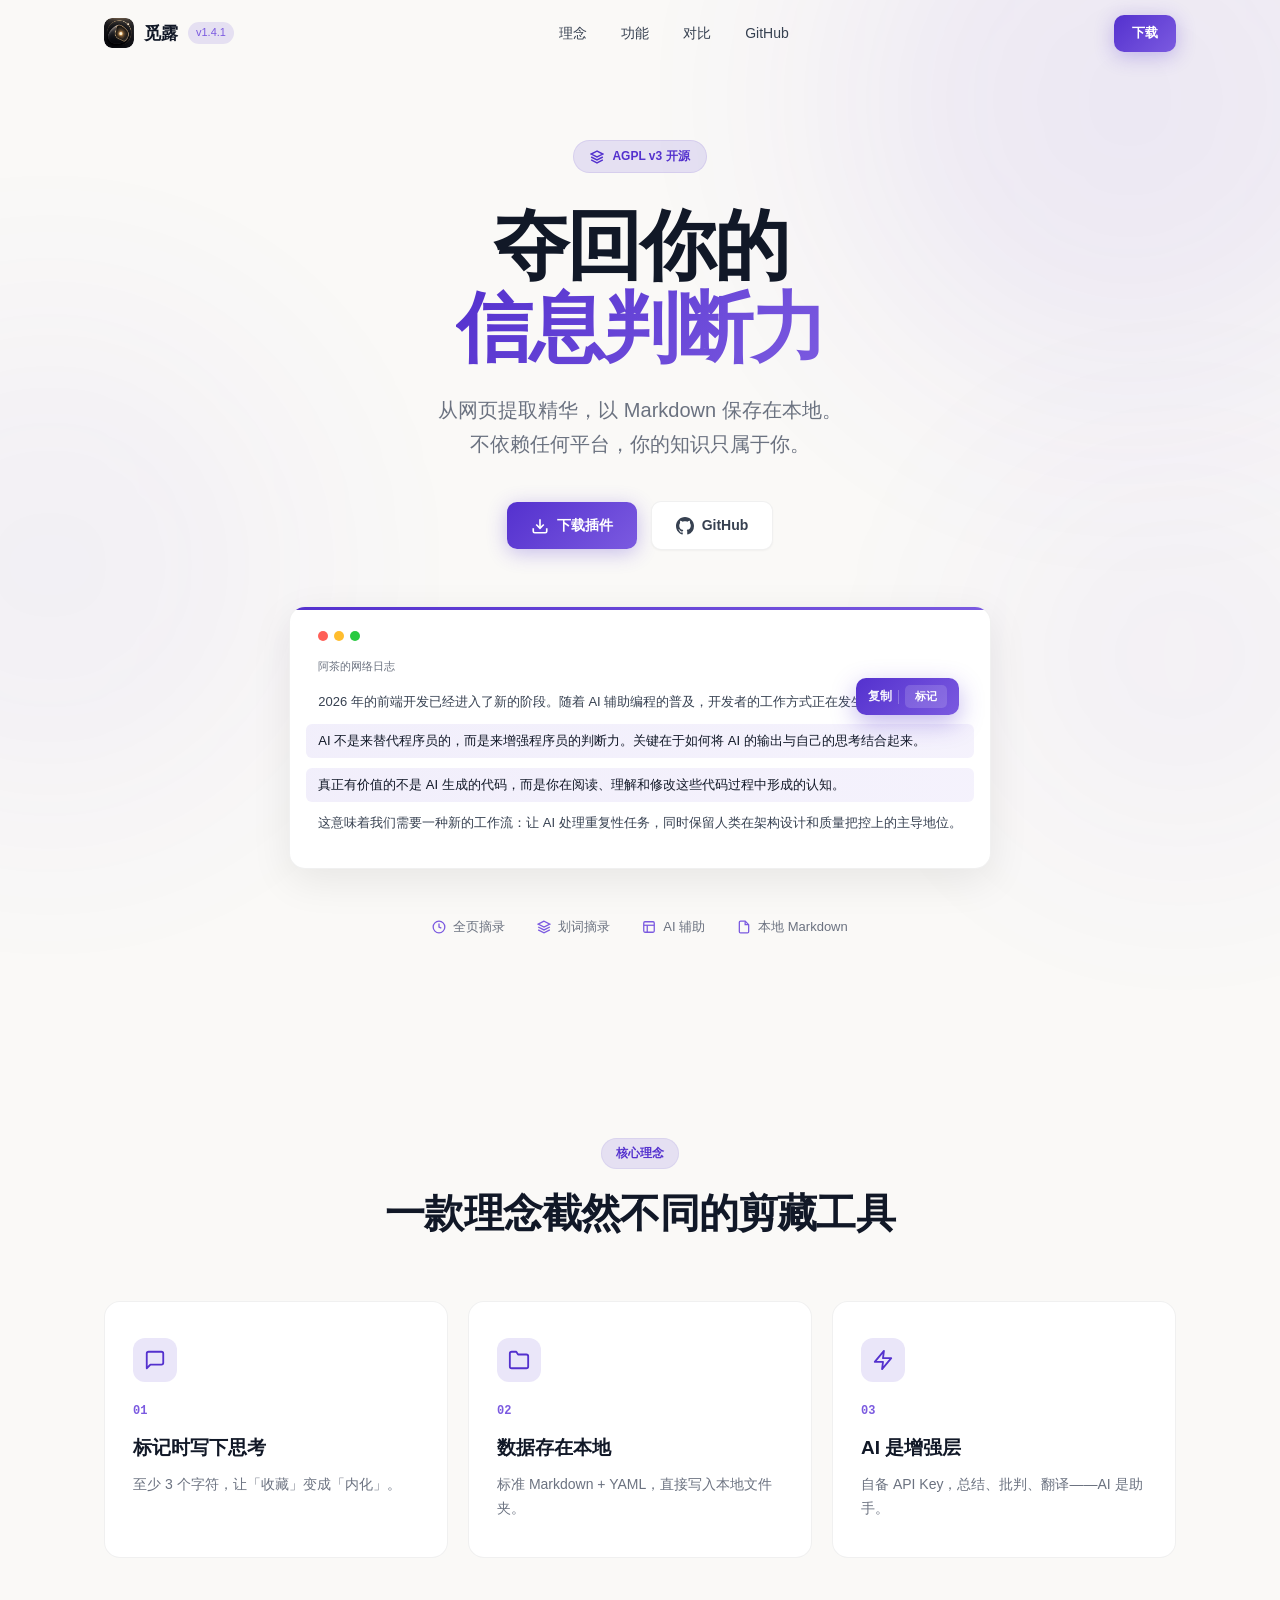
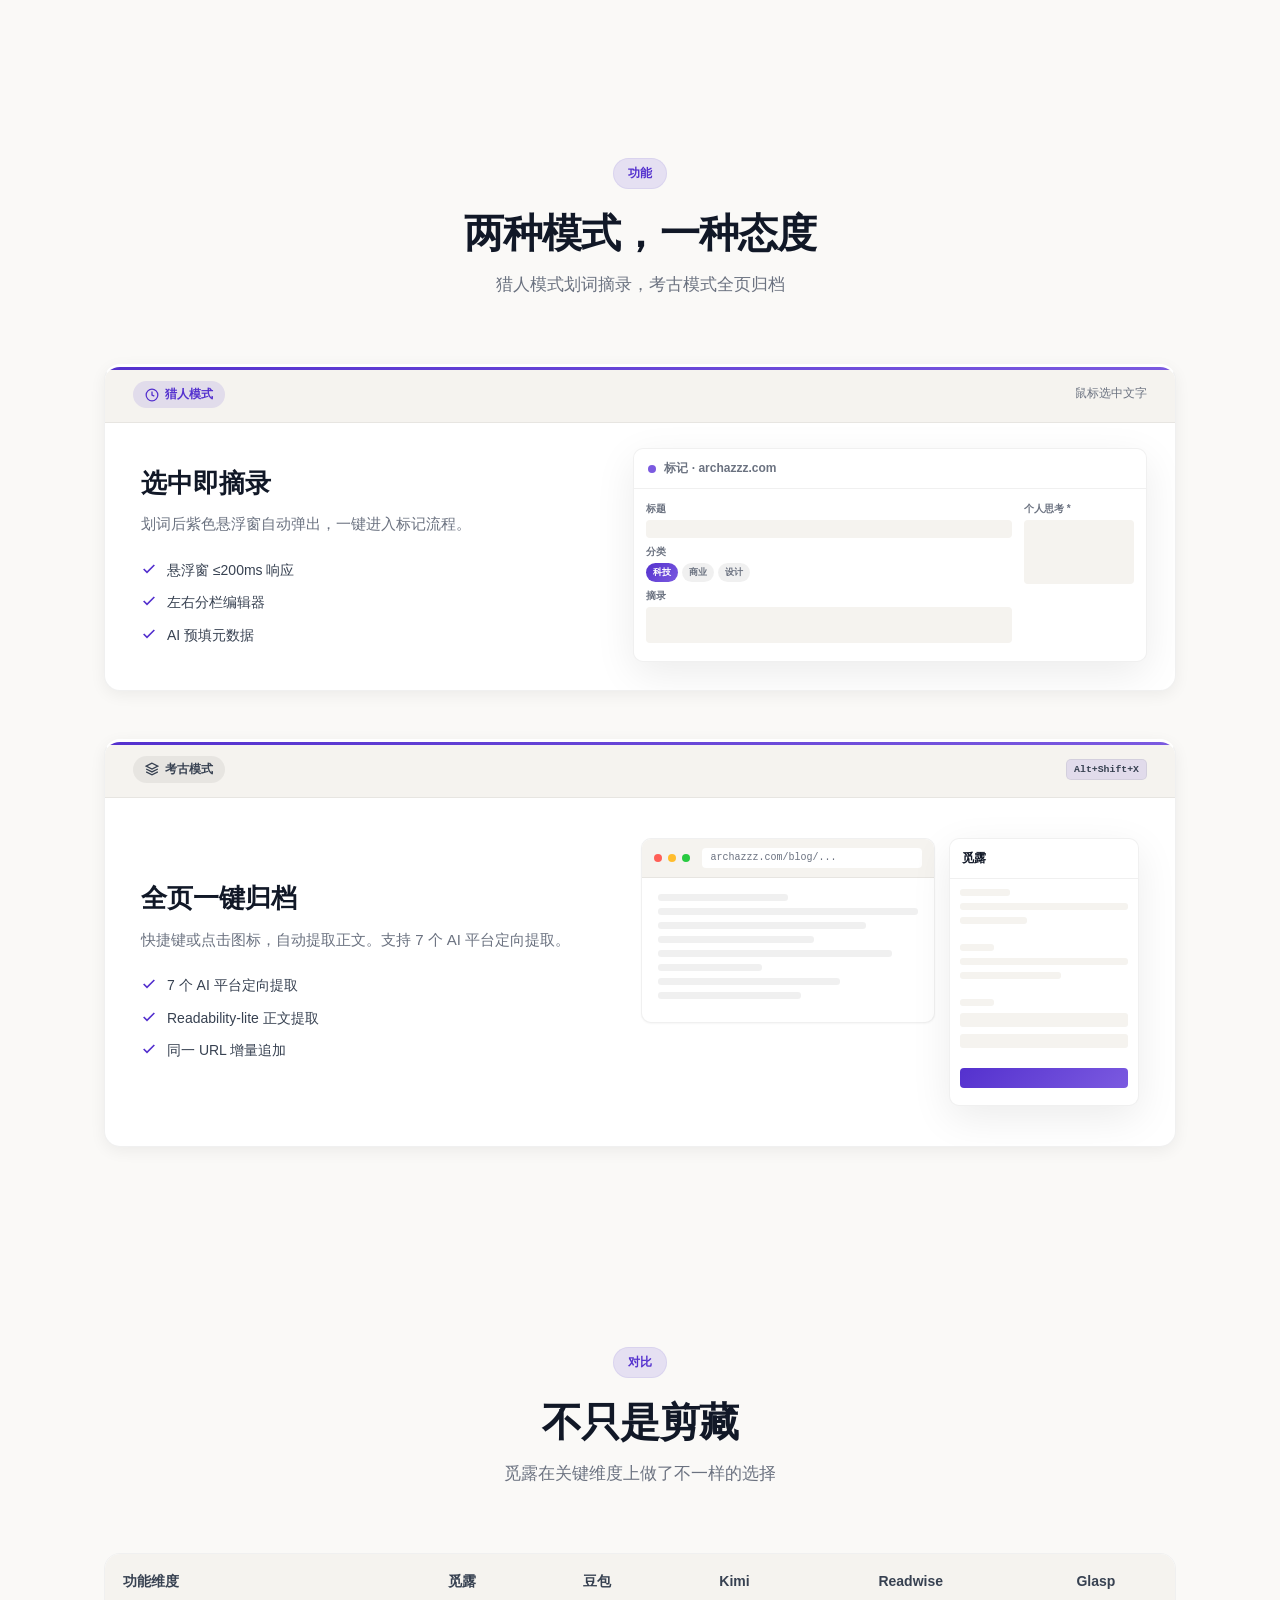
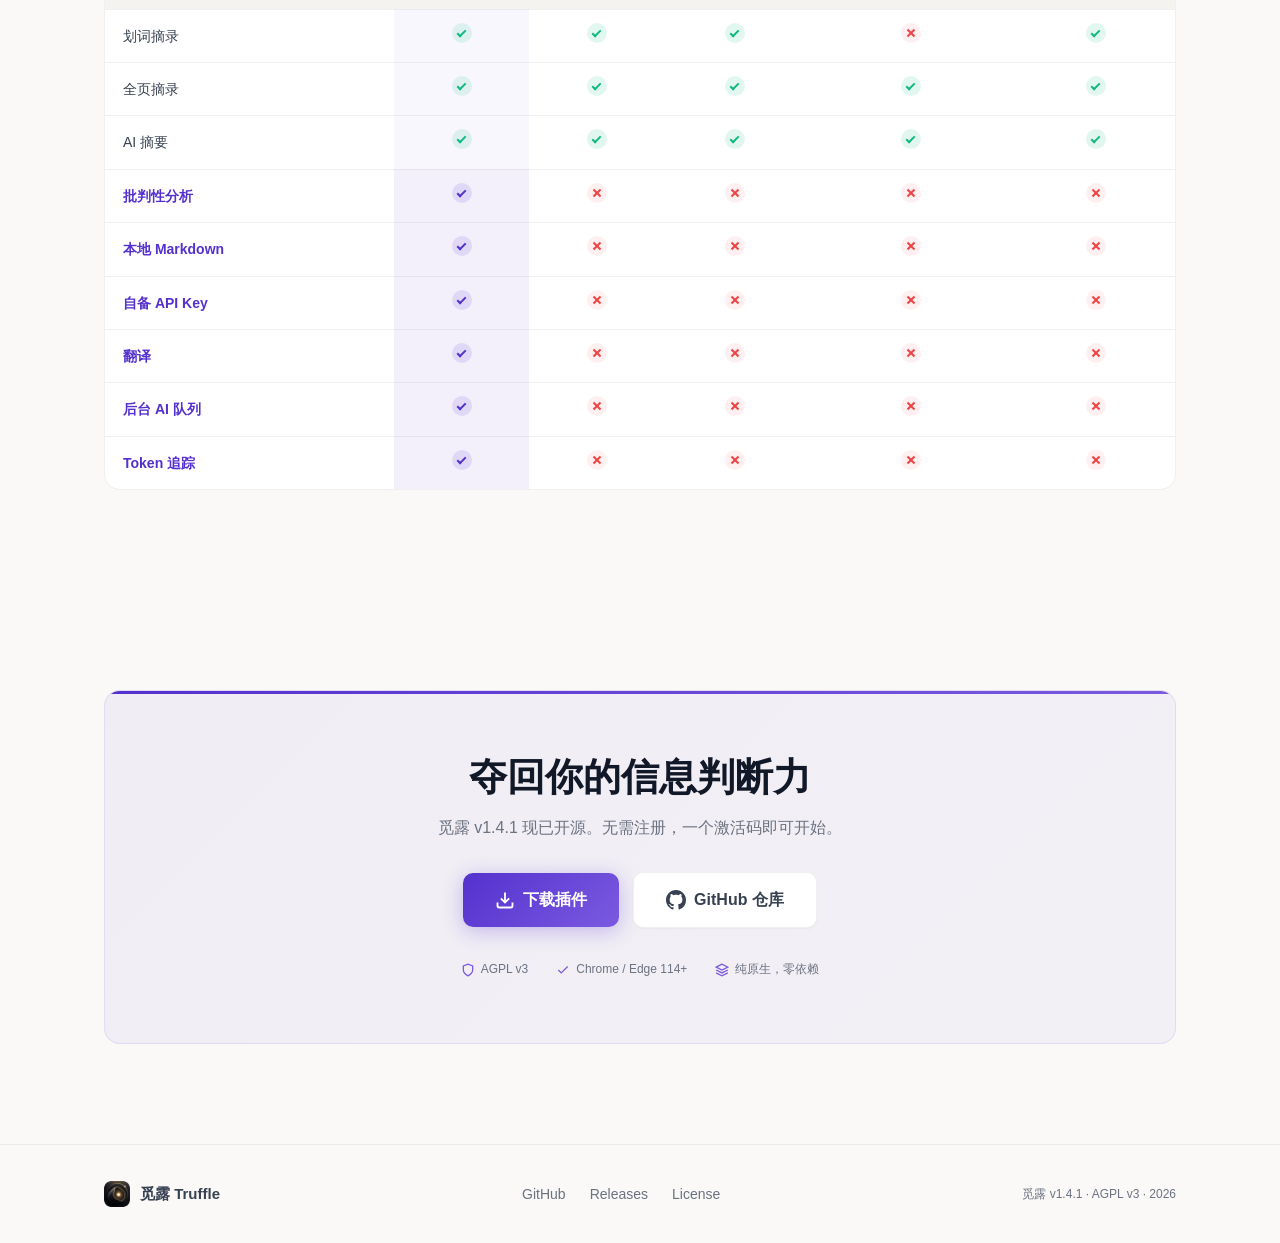
==== commit 87ea8492: "Add files via upload" ====
--- a/index.html
+++ b/index.html
@@ -1,13 +1,796 @@
-<!doctype html>
-<html lang="en">
-  <head>
-    <meta charset="UTF-8" />
-    <meta name="viewport" content="width=device-width, initial-scale=1.0" />
-    <title>觅露 Truffle</title>
-    <script type="module" crossorigin src="./assets/index-v9HfIOoC.js"></script>
-    <link rel="stylesheet" crossorigin href="./assets/index-1DfbY-_6.css">
-  </head>
-  <body>
-    <div id="root"></div>
-  </body>
-</html>
+<!DOCTYPE html>
+<html lang="zh-CN">
+<head>
+  <meta charset="UTF-8">
+  <meta name="viewport" content="width=device-width, initial-scale=1.0">
+  <title>觅露 Truffle — 夺回你的信息判断力</title>
+  <link rel="icon" type="image/png" href="./truffle-icon.png">
+  <style>
+    :root {
+      --p-deep: #5431CE;
+      --p-light: #7B5AE0;
+      --p-glow: rgba(84,49,206,0.12);
+      --p-glow-strong: rgba(84,49,206,0.20);
+      --cream: #FAF9F7;
+      --cream-warm: #F5F3EF;
+      --surface: #FFFFFF;
+      --text: #111827;
+      --text-2: #374151;
+      --text-3: #6B7280;
+      --border: rgba(0,0,0,0.06);
+      --shadow-sm: 0 1px 2px rgba(0,0,0,0.04);
+      --shadow-md: 0 4px 16px rgba(0,0,0,0.06);
+      --shadow-lg: 0 12px 40px rgba(0,0,0,0.08);
+      --radius: 16px;
+      --radius-sm: 10px;
+      --ease: cubic-bezier(0.22, 1, 0.36, 1);
+      --ease-bounce: cubic-bezier(0.34, 1.56, 0.64, 1);
+    }
+
+    @media (prefers-color-scheme: dark) {
+      :root {
+        --cream: #0B0A0F;
+        --cream-warm: #121018;
+        --surface: #18151F;
+        --text: #F3F4F6;
+        --text-2: #D1D5DB;
+        --text-3: #9CA3AF;
+        --border: rgba(255,255,255,0.06);
+        --shadow-sm: 0 1px 2px rgba(0,0,0,0.2);
+        --shadow-md: 0 4px 16px rgba(0,0,0,0.3);
+        --shadow-lg: 0 12px 40px rgba(0,0,0,0.4);
+        --p-glow: rgba(123,90,224,0.15);
+        --p-glow-strong: rgba(123,90,224,0.25);
+      }
+    }
+
+    *, *::before, *::after { box-sizing: border-box; margin: 0; padding: 0; }
+    html { scroll-behavior: smooth; -webkit-font-smoothing: antialiased; }
+    body {
+      font-family: -apple-system, BlinkMacSystemFont, "SF Pro Display", "PingFang SC", "Noto Sans SC", sans-serif;
+      background: var(--cream);
+      color: var(--text);
+      line-height: 1.6;
+      overflow-x: hidden;
+    }
+
+    ::selection { background: rgba(84,49,206,0.15); }
+
+    a { text-decoration: none; color: inherit; }
+    button { font-family: inherit; border: none; cursor: pointer; background: none; }
+    ul { list-style: none; }
+
+    .container { max-width: 1120px; margin: 0 auto; padding: 0 24px; }
+
+    /* ===== Background Orbs ===== */
+    .orb {
+      position: fixed; border-radius: 50%; pointer-events: none; z-index: 0;
+      filter: blur(120px); opacity: 0.4;
+    }
+    .orb-1 { width: 600px; height: 600px; top: -200px; right: -150px; background: var(--p-glow-strong); animation: float1 14s ease-in-out infinite alternate; }
+    .orb-2 { width: 500px; height: 500px; top: 35%; left: -200px; background: var(--p-glow); animation: float2 18s ease-in-out infinite alternate; }
+    .orb-3 { width: 400px; height: 400px; bottom: 5%; right: -100px; background: var(--p-glow); animation: float3 12s ease-in-out infinite alternate-reverse; }
+
+    @keyframes float1 { from { transform: translate(0,0) scale(1); } to { transform: translate(40px,-30px) scale(1.1); } }
+    @keyframes float2 { from { transform: translate(0,0) scale(1); } to { transform: translate(-30px,40px) scale(1.15); } }
+    @keyframes float3 { from { transform: translate(0,0) scale(1); } to { transform: translate(25px,-20px) scale(1.2); } }
+
+    @media (prefers-reduced-motion: reduce) { .orb { animation: none; } }
+
+    /* ===== Buttons ===== */
+    .btn {
+      display: inline-flex; align-items: center; gap: 8px;
+      padding: 12px 24px; border-radius: var(--radius-sm); font-size: 14px; font-weight: 600;
+      transition: all 0.35s var(--ease); position: relative; overflow: hidden;
+    }
+    .btn-primary {
+      background: linear-gradient(135deg, var(--p-deep), var(--p-light));
+      color: #fff; box-shadow: 0 4px 20px rgba(84,49,206,0.3);
+    }
+    .btn-primary:hover { transform: translateY(-2px); box-shadow: 0 8px 32px rgba(84,49,206,0.45); }
+    .btn-secondary {
+      background: var(--surface); color: var(--text-2); border: 1px solid var(--border);
+      box-shadow: var(--shadow-sm);
+    }
+    .btn-secondary:hover { border-color: var(--p-light); color: var(--p-deep); transform: translateY(-2px); box-shadow: var(--shadow-md); }
+
+    /* ===== Nav ===== */
+    .nav {
+      position: fixed; inset: 0 0 auto 0; z-index: 100; padding: 14px 0;
+      transition: background 0.4s, box-shadow 0.4s, backdrop-filter 0.4s;
+    }
+    .nav.scrolled {
+      background: rgba(250,249,247,0.8); backdrop-filter: blur(20px) saturate(1.2);
+      box-shadow: 0 1px 0 var(--border);
+    }
+    @media (prefers-color-scheme: dark) { .nav.scrolled { background: rgba(11,10,15,0.8); } }
+
+    .nav-inner { display: flex; align-items: center; justify-content: space-between; }
+    .nav-brand { display: flex; align-items: center; gap: 10px; font-weight: 700; font-size: 17px; }
+    .nav-brand img { width: 30px; height: 30px; border-radius: 8px; }
+    .nav-brand span:last-child { font-size: 11px; font-weight: 500; color: var(--p-light); background: var(--p-glow); padding: 2px 8px; border-radius: 100px; }
+    .nav-links { display: flex; align-items: center; gap: 6px; }
+    .nav-link { padding: 8px 14px; border-radius: 8px; font-size: 14px; font-weight: 500; color: var(--text-2); transition: all 0.25s; }
+    .nav-link:hover { color: var(--p-deep); background: var(--p-glow); }
+    .nav-cta { padding: 8px 18px; font-size: 13px; }
+    .nav-toggle { display: none; flex-direction: column; gap: 5px; padding: 4px; }
+    .nav-toggle span { display: block; width: 22px; height: 2px; background: var(--text); border-radius: 2px; transition: all 0.3s; }
+    .nav-toggle.active span:nth-child(1) { transform: rotate(45deg) translate(5px,5px); }
+    .nav-toggle.active span:nth-child(2) { opacity: 0; }
+    .nav-toggle.active span:nth-child(3) { transform: rotate(-45deg) translate(5px,-5px); }
+
+    @media (max-width: 768px) {
+      .nav-links { position: absolute; top: 100%; left: 0; right: 0; flex-direction: column; gap: 4px;
+        padding: 12px 24px 20px; background: rgba(250,249,247,0.95); backdrop-filter: blur(20px);
+        border-bottom: 1px solid var(--border); transform: translateY(-100%); opacity: 0;
+        pointer-events: none; transition: all 0.35s var(--ease);
+      }
+      .nav-links.open { transform: translateY(0); opacity: 1; pointer-events: auto; }
+      .nav-link { width: 100%; padding: 10px 16px; font-size: 15px; }
+      .nav-toggle { display: flex; }
+      .nav-cta { display: none; }
+      @media (prefers-color-scheme: dark) { .nav-links { background: rgba(11,10,15,0.95); } }
+    }
+
+    /* ===== Hero ===== */
+    .hero { position: relative; min-height: 100vh; display: flex; align-items: center; justify-content: center;
+      padding: 140px 0 100px; text-align: center; overflow: hidden; }
+    .hero-inner { position: relative; z-index: 2; }
+
+    .hero-badge {
+      display: inline-flex; align-items: center; gap: 8px;
+      padding: 6px 16px; border-radius: 100px; font-size: 12px; font-weight: 600;
+      background: var(--p-glow); color: var(--p-deep); margin-bottom: 32px;
+      border: 1px solid rgba(84,49,206,0.1);
+    }
+    .hero-badge svg { width: 14px; height: 14px; }
+
+    .hero-title { font-size: clamp(42px, 7vw, 76px); font-weight: 800; line-height: 1.08; letter-spacing: -0.03em; margin-bottom: 24px; }
+    .hero-title .grad {
+      background: linear-gradient(135deg, var(--p-deep), var(--p-light));
+      -webkit-background-clip: text; -webkit-text-fill-color: transparent; background-clip: text;
+    }
+
+    .hero-sub { font-size: clamp(16px, 2vw, 20px); color: var(--text-3); max-width: 520px; margin: 0 auto 40px; line-height: 1.7; }
+    .hero-actions { display: flex; align-items: center; justify-content: center; gap: 14px; margin-bottom: 56px; flex-wrap: wrap; }
+
+    .hero-visual { position: relative; width: 100%; max-width: 720px; margin: 0 auto; }
+    .hero-card {
+      background: var(--surface); border: 1px solid var(--border); border-radius: var(--radius);
+      box-shadow: var(--shadow-lg); padding: 24px 28px; text-align: left;
+      position: relative; overflow: hidden;
+    }
+    .hero-card::before {
+      content: ''; position: absolute; top: 0; left: 0; right: 0; height: 3px;
+      background: linear-gradient(90deg, var(--p-deep), var(--p-light));
+    }
+    .hero-card-bar { display: flex; align-items: center; gap: 6px; margin-bottom: 16px; }
+    .hero-card-dot { width: 10px; height: 10px; border-radius: 50%; }
+    .hero-card-dot.r { background: #FF5F57; } .hero-card-dot.y { background: #FFBD2E; } .hero-card-dot.g { background: #28CA41; }
+    .hero-card-text { font-size: 13px; line-height: 1.7; color: var(--text-2); margin-bottom: 10px; }
+    .hero-card-text.hl {
+      background: linear-gradient(90deg, rgba(84,49,206,0.08), rgba(123,90,224,0.08));
+      padding: 6px 12px; border-radius: 6px; margin: 0 -12px 10px;
+      position: relative; overflow: hidden; color: var(--text);
+    }
+    .hero-card-text.hl::after {
+      content: ''; position: absolute; top: 0; left: -100%; width: 100%; height: 100%;
+      background: linear-gradient(90deg, transparent, rgba(84,49,206,0.15), transparent);
+      animation: shimmer 2.5s ease-in-out infinite;
+    }
+    @keyframes shimmer { 0% { left: -100%; } 50% { left: 100%; } 100% { left: 100%; } }
+
+    .hero-floating {
+      position: absolute; top: 72px; right: 32px;
+      display: flex; align-items: center; gap: 6px;
+      padding: 7px 12px; border-radius: 10px;
+      background: linear-gradient(135deg, var(--p-deep), var(--p-light));
+      box-shadow: 0 8px 24px rgba(84,49,206,0.35);
+      animation: floatUp 0.7s var(--ease-bounce) 0.6s both;
+      cursor: default;
+    }
+    .hero-floating span { font-size: 12px; font-weight: 600; color: rgba(255,255,255,0.95); }
+    .hero-floating .f-btn { padding: 3px 10px; border-radius: 5px; font-size: 11px; font-weight: 600;
+      background: rgba(255,255,255,0.15); color: #fff; }
+    @keyframes floatUp { from { opacity: 0; transform: scale(0.7) translateY(10px); } to { opacity: 1; transform: scale(1) translateY(0); } }
+
+    .hero-meta { display: flex; align-items: center; justify-content: center; gap: 32px; flex-wrap: wrap; }
+    .hero-meta-item { display: flex; align-items: center; gap: 7px; font-size: 13px; font-weight: 500; color: var(--text-3); }
+    .hero-meta-item svg { color: var(--p-light); flex-shrink: 0; }
+
+    @media (max-width: 640px) {
+      .hero { padding: 120px 0 60px; min-height: auto; }
+      .hero-actions { flex-direction: column; width: 100%; }
+      .hero-actions .btn { width: 100%; justify-content: center; }
+      .hero-floating { display: none; }
+      .hero-meta { gap: 16px 24px; }
+    }
+
+    /* ===== Section Common ===== */
+    .section { padding: 100px 0; position: relative; z-index: 2; }
+    .section-head { text-align: center; margin-bottom: 64px; }
+    .section-label {
+      display: inline-flex; align-items: center; gap: 6px;
+      padding: 5px 14px; border-radius: 100px; font-size: 12px; font-weight: 600;
+      background: var(--p-glow); color: var(--p-deep); margin-bottom: 20px;
+      border: 1px solid rgba(84,49,206,0.08);
+    }
+    .section-title { font-size: clamp(28px, 4vw, 40px); font-weight: 700; line-height: 1.2; margin-bottom: 14px; letter-spacing: -0.02em; }
+    .section-sub { font-size: 17px; color: var(--text-3); max-width: 480px; margin: 0 auto; line-height: 1.7; }
+
+    /* ===== Philosophy Cards ===== */
+    .phil-grid { display: grid; grid-template-columns: repeat(3, 1fr); gap: 20px; }
+    .phil-card {
+      background: var(--surface); border: 1px solid var(--border); border-radius: var(--radius);
+      padding: 36px 28px; position: relative; overflow: hidden;
+      transition: all 0.5s var(--ease);
+    }
+    .phil-card:hover { transform: translateY(-6px); box-shadow: var(--shadow-lg); border-color: rgba(84,49,206,0.1); }
+    .phil-card:hover .phil-accent { opacity: 1; }
+    .phil-card:hover .phil-ico { background: linear-gradient(135deg, var(--p-deep), var(--p-light)); color: #fff;
+      transform: scale(1.08) rotate(-4deg); box-shadow: 0 8px 24px rgba(84,49,206,0.25); }
+
+    .phil-ico {
+      width: 44px; height: 44px; border-radius: 12px;
+      display: flex; align-items: center; justify-content: center;
+      background: var(--p-glow); color: var(--p-deep); margin-bottom: 20px;
+      transition: all 0.4s var(--ease);
+    }
+    .phil-num { font-family: ui-monospace, monospace; font-size: 12px; font-weight: 600; color: var(--p-light); margin-bottom: 12px; }
+    .phil-title { font-size: 19px; font-weight: 700; margin-bottom: 10px; }
+    .phil-desc { font-size: 14px; color: var(--text-3); line-height: 1.7; }
+    .phil-accent {
+      position: absolute; bottom: 0; left: 0; right: 0; height: 3px;
+      background: linear-gradient(90deg, var(--p-deep), var(--p-light));
+      opacity: 0; transition: opacity 0.4s;
+    }
+
+    @media (max-width: 900px) {
+      .phil-grid { grid-template-columns: 1fr; }
+      .phil-card { padding: 28px 22px; }
+    }
+
+    /* ===== Features (Cards) ===== */
+    .feat-cards { display: flex; flex-direction: column; gap: 48px; margin-top: 64px; }
+    .feat-card {
+      background: var(--surface); border: 1px solid var(--border); border-radius: var(--radius);
+      box-shadow: var(--shadow-md); overflow: hidden; transition: box-shadow 0.4s var(--ease);
+    }
+    .feat-card:hover { box-shadow: var(--shadow-lg); }
+    .feat-card { border-top: 3px solid transparent; position: relative; }
+    .feat-card::before {
+      content: ''; position: absolute; top: 0; left: 0; right: 0; height: 3px;
+      background: linear-gradient(90deg, var(--p-deep), var(--p-light));
+    }
+
+    .feat-card-h {
+      display: flex; align-items: center; gap: 10px;
+      padding: 14px 28px; background: var(--cream-warm); border-bottom: 1px solid var(--border);
+    }
+    .feat-card-h .badge-mode {
+      display: inline-flex; align-items: center; gap: 6px;
+      padding: 4px 12px; border-radius: 100px; font-size: 12px; font-weight: 600;
+    }
+    .feat-card-h .badge-mode.h { color: var(--p-deep); background: var(--p-glow); }
+    .feat-card-h .badge-mode.a { color: var(--text-2); background: var(--border); }
+    .feat-card-h .shortcut { margin-left: auto; font-size: 12px; font-family: ui-monospace, monospace; color: var(--text-3); }
+
+    .feat-card-body { display: grid; grid-template-columns: 1fr 1.1fr; gap: 48px; align-items: center; padding: 40px 36px; }
+    .feat-content { max-width: 100%; }
+    .feat-title { font-size: 26px; font-weight: 700; line-height: 1.25; margin-bottom: 12px; }
+    .feat-desc { font-size: 15px; color: var(--text-3); line-height: 1.7; margin-bottom: 22px; }
+    .feat-list { display: flex; flex-direction: column; gap: 10px; }
+    .feat-list li { display: flex; align-items: flex-start; gap: 10px; font-size: 14px; color: var(--text-2); }
+    .feat-list li svg { flex-shrink: 0; margin-top: 2px; color: var(--p-deep); }
+
+    kbd { display: inline-block; padding: 2px 7px; border-radius: 5px; font-family: ui-monospace, monospace;
+      font-size: 0.82em; font-weight: 600; color: var(--text-2); background: var(--p-glow); border: 1px solid var(--border); }
+
+    .feat-viz { position: relative; }
+
+    /* Hunter Demo */
+    .viz-hunter { position: relative; }
+    .viz-page { background: var(--cream); border: 1px solid var(--border); border-radius: var(--radius-sm); padding: 22px 18px; }
+    .viz-page p { font-size: 12px; line-height: 1.7; color: var(--text-2); margin-bottom: 8px; }
+    .viz-page p.hl {
+      background: linear-gradient(90deg, rgba(84,49,206,0.08), rgba(123,90,224,0.08));
+      padding: 4px 10px; border-radius: 5px; margin: 0 -10px 8px; color: var(--text);
+      position: relative; overflow: hidden;
+    }
+    .viz-page p.hl::after {
+      content: ''; position: absolute; top: 0; left: -100%; width: 100%; height: 100%;
+      background: linear-gradient(90deg, transparent, rgba(84,49,206,0.15), transparent);
+      animation: shimmer 2.5s ease-in-out infinite;
+    }
+    .viz-toolbar {
+      position: absolute; top: 14px; right: 14px;
+      display: flex; align-items: center; gap: 6px; padding: 6px 10px;
+      background: linear-gradient(135deg, var(--p-deep), var(--p-light));
+      border-radius: 8px; box-shadow: 0 6px 20px rgba(84,49,206,0.3);
+      animation: popIn 0.5s var(--ease-bounce) 0.4s both;
+      transition: transform 0.3s; cursor: pointer;
+    }
+    .viz-toolbar:hover { transform: scale(1.05); }
+    .viz-toolbar span { font-size: 11px; font-weight: 600; color: rgba(255,255,255,0.95); }
+    .viz-toolbar .t-btn { padding: 2px 8px; border-radius: 4px; background: rgba(255,255,255,0.15); color: #fff; font-size: 10px; font-weight: 600; }
+    .viz-toolbar .t-sep { width: 1px; height: 12px; background: rgba(255,255,255,0.25); }
+    @keyframes popIn { from { opacity: 0; transform: scale(0.7) translateY(6px); } to { opacity: 1; transform: scale(1) translateY(0); } }
+
+    .viz-editor {
+      position: absolute; bottom: -12px; left: -8px; right: -8px;
+      background: var(--surface); border: 1px solid var(--border); border-radius: var(--radius-sm);
+      box-shadow: var(--shadow-lg); overflow: hidden;
+      animation: slideUp 0.6s var(--ease) 0.8s both;
+    }
+    @keyframes slideUp { from { opacity: 0; transform: translateY(16px); } to { opacity: 1; transform: translateY(0); } }
+    .viz-eh { display: flex; align-items: center; gap: 8px; padding: 10px 14px; border-bottom: 1px solid var(--border); font-size: 12px; font-weight: 600; color: var(--text-3); }
+    .viz-eh .ed { width: 8px; height: 8px; border-radius: 50%; background: var(--p-light); }
+    .viz-eb { display: flex; padding: 12px; gap: 12px; }
+    .viz-eb-l { flex: 1; }
+    .viz-eb-r { width: 110px; flex-shrink: 0; }
+    .viz-lbl { font-size: 10px; font-weight: 600; color: var(--text-3); margin-bottom: 3px; }
+    .viz-inp { height: 18px; background: var(--cream-warm); border-radius: 4px; margin-bottom: 6px; }
+    .viz-inp.l { height: 36px; } .viz-inp.xl { height: 64px; }
+    .viz-chips { display: flex; gap: 4px; margin-bottom: 6px; }
+    .viz-chip { padding: 2px 7px; border-radius: 100px; font-size: 9px; font-weight: 600; background: var(--border); color: var(--text-3); }
+    .viz-chip.on { background: linear-gradient(135deg, var(--p-deep), var(--p-light)); color: #fff; }
+
+    /* Arch Demo */
+    .viz-arch { position: relative; display: flex; gap: 14px; align-items: flex-start; }
+    .viz-browser { flex: 1; background: var(--surface); border: 1px solid var(--border); border-radius: var(--radius-sm); overflow: hidden; box-shadow: var(--shadow-sm); }
+    .viz-browser-bar { display: flex; align-items: center; gap: 6px; padding: 9px 12px; border-bottom: 1px solid var(--border); background: var(--cream-warm); }
+    .viz-browser-body { padding: 16px; }
+    .viz-aed { width: 190px; flex-shrink: 0; background: var(--surface); border: 1px solid var(--border); border-radius: var(--radius-sm);
+      box-shadow: var(--shadow-lg); overflow: hidden; animation: slideUp 0.6s var(--ease) 0.3s both; }
+    .viz-aed-h { display: flex; align-items: center; justify-content: space-between; padding: 10px 12px; border-bottom: 1px solid var(--border); font-size: 12px; }
+    .viz-aed-b { padding: 10px; }
+
+    .vline { height: 7px; border-radius: 3px; background: var(--border); margin-bottom: 7px; }
+    .vline.w-70 { width: 70%; } .vline.w-full { width: 100%; } .vline.w-85 { width: 85%; }
+    .vline.w-60 { width: 60%; } .vline.w-90 { width: 90%; } .vline.w-40 { width: 40%; }
+    .vline.w-50 { width: 50%; } .vline.w-80 { width: 80%; } .vline.w-55 { width: 55%; }
+    .vline.w-30 { width: 30%; } .vline.w-20 { width: 20%; }
+    .vline.lb { background: var(--cream-warm); }
+    .vline.tx { height: 14px; background: var(--cream-warm); }
+    .vline.gap { height: 6px; background: transparent; }
+    .vline.save { height: 20px; border-radius: 4px; background: linear-gradient(135deg, var(--p-deep), var(--p-light)); margin-top: 2px; }
+
+    .arch-dot { width: 8px; height: 8px; border-radius: 50%; }
+    .arch-dot.r { background: #FF5F57; } .arch-dot.y { background: #FFBD2E; } .arch-dot.g { background: #28CA41; }
+    .arch-url { margin-left: 6px; font-size: 10px; font-family: ui-monospace, monospace; color: var(--text-3);
+      background: var(--surface); padding: 2px 8px; border-radius: 4px; flex: 1; }
+
+    @media (max-width: 900px) {
+      .feat-card-body { grid-template-columns: 1fr; gap: 32px; padding: 28px 22px; }
+      .feat-card-h { padding: 12px 22px; }
+    }
+
+    /* ===== Compare ===== */
+    .compare-wrap { overflow-x: auto; margin-top: 48px; border-radius: var(--radius); border: 1px solid var(--border); background: var(--surface); }
+    .compare-table { width: 100%; border-collapse: collapse; font-size: 14px; min-width: 600px; }
+    .compare-table thead th { padding: 16px 18px; text-align: center; font-weight: 600; color: var(--text-2);
+      border-bottom: 1px solid var(--border); background: var(--cream-warm); white-space: nowrap; }
+    .compare-table thead th:first-child { text-align: left; }
+    .compare-table tbody td { padding: 13px 18px; text-align: center; border-bottom: 1px solid var(--border); color: var(--text-2); }
+    .compare-table tbody td:first-child { text-align: left; font-weight: 500; }
+    .compare-table tbody tr:last-child td { border-bottom: none; }
+    .compare-table tbody tr:hover { background: rgba(84,49,206,0.02); }
+    .col-tf { background: rgba(84,49,206,0.04); font-weight: 600; }
+    .hl-row .col-tf { background: rgba(84,49,206,0.07); }
+    .c-y { display: inline-block; width: 20px; height: 20px; border-radius: 50%; background: rgba(16,185,129,0.12); position: relative; }
+    .c-y::after { content: ''; position: absolute; top: 5px; left: 7px; width: 5px; height: 9px; border: solid #10B981; border-width: 0 2px 2px 0; transform: rotate(45deg); }
+    .c-y.s::after { border-color: var(--p-deep); } .c-y.s { background: rgba(84,49,206,0.12); }
+    .c-n { display: inline-block; width: 20px; height: 20px; border-radius: 50%; background: rgba(239,68,68,0.08); position: relative; }
+    .c-n::before, .c-n::after { content: ''; position: absolute; top: 50%; left: 50%; width: 10px; height: 2px; background: #EF4444; }
+    .c-n::before { transform: translate(-50%,-50%) rotate(45deg); }
+    .c-n::after { transform: translate(-50%,-50%) rotate(-45deg); }
+    .dim-hl { color: var(--p-deep); font-weight: 600; }
+
+    @media (max-width: 768px) {
+      .compare-wrap { margin: 32px -24px 0; border-radius: 0; border-left: none; border-right: none; }
+    }
+
+    /* ===== CTA ===== */
+    .cta-card {
+      text-align: center; padding: 64px 40px; border-radius: var(--radius);
+      background: linear-gradient(135deg, rgba(84,49,206,0.06), rgba(123,90,224,0.06));
+      border: 1px solid rgba(84,49,206,0.1); position: relative; overflow: hidden;
+    }
+    .cta-card::before { content: ''; position: absolute; top: 0; left: 0; right: 0; height: 3px;
+      background: linear-gradient(90deg, var(--p-deep), var(--p-light)); }
+    .cta-title { font-size: clamp(26px, 4vw, 38px); font-weight: 700; line-height: 1.2; margin-bottom: 14px; }
+    .cta-desc { font-size: 16px; color: var(--text-3); max-width: 440px; margin: 0 auto 32px; }
+    .cta-actions { display: flex; align-items: center; justify-content: center; gap: 14px; margin-bottom: 32px; flex-wrap: wrap; }
+    .cta-meta { display: flex; align-items: center; justify-content: center; gap: 28px; flex-wrap: wrap; }
+    .cta-meta-item { display: flex; align-items: center; gap: 6px; font-size: 12px; font-weight: 500; color: var(--text-3); }
+    .cta-meta-item svg { color: var(--p-light); flex-shrink: 0; }
+
+    @media (max-width: 640px) {
+      .cta-card { padding: 44px 24px; }
+      .cta-actions { flex-direction: column; width: 100%; }
+      .cta-actions .btn { width: 100%; justify-content: center; }
+    }
+
+    /* ===== Footer ===== */
+    .footer { border-top: 1px solid var(--border); padding: 36px 0; position: relative; z-index: 2; }
+    .footer-inner { display: flex; align-items: center; justify-content: space-between; flex-wrap: wrap; gap: 16px; }
+    .footer-brand { display: flex; align-items: center; gap: 10px; font-weight: 700; font-size: 15px; color: var(--text-2); }
+    .footer-brand img { width: 26px; height: 26px; border-radius: 6px; }
+    .footer-links { display: flex; gap: 24px; }
+    .footer-links a { font-size: 14px; font-weight: 500; color: var(--text-3); transition: color 0.25s; }
+    .footer-links a:hover { color: var(--p-deep); }
+    .footer-copy { font-size: 12px; color: var(--text-3); }
+
+    @media (max-width: 640px) {
+      .footer-inner { flex-direction: column; text-align: center; gap: 18px; }
+    }
+
+    /* ===== Scroll Reveal ===== */
+    .sr { opacity: 0; transform: translateY(30px); transition: opacity 0.8s var(--ease), transform 0.8s var(--ease); }
+    .sr.vis { opacity: 1; transform: translateY(0); }
+    .sr-d1 { transition-delay: 0.1s; } .sr-d2 { transition-delay: 0.2s; } .sr-d3 { transition-delay: 0.3s; }
+  </style>
+</head>
+<body>
+
+  <!-- Background Orbs -->
+  <div class="orb orb-1"></div>
+  <div class="orb orb-2"></div>
+  <div class="orb orb-3"></div>
+
+  <!-- Nav -->
+  <nav class="nav" id="nav">
+    <div class="container nav-inner">
+      <a href="#" class="nav-brand">
+        <img src="./truffle-icon.png" alt="Truffle">
+        <span>觅露</span>
+        <span>v1.4.1</span>
+      </a>
+      <div class="nav-links" id="navLinks">
+        <a href="#philosophy" class="nav-link">理念</a>
+        <a href="#features" class="nav-link">功能</a>
+        <a href="#compare" class="nav-link">对比</a>
+        <a href="https://github.com/Archazzz/Truffle" target="_blank" rel="noopener" class="nav-link">GitHub</a>
+      </div>
+      <a href="https://github.com/Archazzz/Truffle/releases" target="_blank" rel="noopener" class="btn btn-primary nav-cta">下载</a>
+      <button class="nav-toggle" id="navToggle" aria-label="menu"><span></span><span></span><span></span></button>
+    </div>
+  </nav>
+
+  <!-- Hero -->
+  <section class="hero" id="hero">
+    <div class="container hero-inner">
+      <div class="hero-badge sr">
+        <svg viewBox="0 0 24 24" fill="none" stroke="currentColor" stroke-width="2.5"><path d="M12 2L2 7l10 5 10-5-10-5z"/><path d="M2 17l10 5 10-5"/><path d="M2 12l10 5 10-5"/></svg>
+        AGPL v3 开源
+      </div>
+      <h1 class="hero-title sr sr-d1">
+        夺回你的<br><span class="grad">信息判断力</span>
+      </h1>
+      <p class="hero-sub sr sr-d2">
+        从网页提取精华，以 Markdown 保存在本地。<br class="hide-sm">不依赖任何平台，你的知识只属于你。
+      </p>
+      <div class="hero-actions sr sr-d2">
+        <a href="https://github.com/Archazzz/Truffle/releases" target="_blank" rel="noopener" class="btn btn-primary">
+          <svg width="18" height="18" viewBox="0 0 24 24" fill="none" stroke="currentColor" stroke-width="2.2"><path d="M21 15v4a2 2 0 0 1-2 2H5a2 2 0 0 1-2-2v-4"/><polyline points="7 10 12 15 17 10"/><line x1="12" y1="15" x2="12" y2="3"/></svg>
+          下载插件
+        </a>
+        <a href="https://github.com/Archazzz/Truffle" target="_blank" rel="noopener" class="btn btn-secondary">
+          <svg width="18" height="18" viewBox="0 0 24 24" fill="currentColor"><path d="M12 0C5.37 0 0 5.37 0 12c0 5.31 3.435 9.795 8.205 11.385.6.105.825-.255.825-.57 0-.285-.015-1.23-.015-2.235-3.015.555-3.795-.735-4.035-1.41-.135-.345-.72-1.41-1.23-1.695-.42-.225-1.02-.78-.015-.795.945-.015 1.62.87 1.845 1.23 1.08 1.815 2.805 1.305 3.495.99.105-.78.42-1.305.765-1.605-2.67-.3-5.46-1.335-5.46-5.925 0-1.305.465-2.385 1.23-3.225-.12-.3-.54-1.53.12-3.18 0 0 1.005-.315 3.3 1.23.96-.27 1.98-.405 3-.405s2.04.135 3 .405c2.295-1.56 3.3-1.23 3.3-1.23.66 1.65.24 2.88.12 3.18.765.84 1.23 1.905 1.23 3.225 0 4.605-2.805 5.625-5.475 5.925.435.375.81 1.095.81 2.22 0 1.605-.015 2.895-.015 3.3 0 .315.225.69.825.57A12.02 12.02 0 0 0 24 12c0-6.63-5.37-12-12-12z"/></svg>
+          GitHub
+        </a>
+      </div>
+
+      <!-- Hero Visual -->
+      <div class="hero-visual sr sr-d3">
+        <div class="hero-card">
+          <div class="hero-card-bar">
+            <span class="hero-card-dot r"></span><span class="hero-card-dot y"></span><span class="hero-card-dot g"></span>
+          </div>
+          <p class="hero-card-text" style="font-size:11px;color:var(--text-3);margin-bottom:16px;">阿茶的网络日志</p>
+          <p class="hero-card-text">2026 年的前端开发已经进入了新的阶段。随着 AI 辅助编程的普及，开发者的工作方式正在发生根本性变化。</p>
+          <p class="hero-card-text hl">AI 不是来替代程序员的，而是来增强程序员的判断力。关键在于如何将 AI 的输出与自己的思考结合起来。</p>
+          <p class="hero-card-text hl">真正有价值的不是 AI 生成的代码，而是你在阅读、理解和修改这些代码过程中形成的认知。</p>
+          <p class="hero-card-text">这意味着我们需要一种新的工作流：让 AI 处理重复性任务，同时保留人类在架构设计和质量把控上的主导地位。</p>
+        </div>
+        <div class="hero-floating">
+          <span>复制</span>
+          <span class="t-sep" style="width:1px;height:14px;background:rgba(255,255,255,0.25);"></span>
+          <span class="f-btn">标记</span>
+        </div>
+      </div>
+
+      <div class="hero-meta sr sr-d3" style="margin-top:48px;">
+        <span class="hero-meta-item">
+          <svg width="14" height="14" viewBox="0 0 24 24" fill="none" stroke="currentColor" stroke-width="2.2"><circle cx="12" cy="12" r="10"/><polyline points="12 6 12 12 16 14"/></svg>
+          全页摘录
+        </span>
+        <span class="hero-meta-item">
+          <svg width="14" height="14" viewBox="0 0 24 24" fill="none" stroke="currentColor" stroke-width="2.2"><path d="M12 2L2 7l10 5 10-5-10-5z"/><path d="M2 17l10 5 10-5"/><path d="M2 12l10 5 10-5"/></svg>
+          划词摘录
+        </span>
+        <span class="hero-meta-item">
+          <svg width="14" height="14" viewBox="0 0 24 24" fill="none" stroke="currentColor" stroke-width="2.2"><rect x="3" y="3" width="18" height="18" rx="2"/><path d="M3 9h18"/><path d="M9 21V9"/></svg>
+          AI 辅助
+        </span>
+        <span class="hero-meta-item">
+          <svg width="14" height="14" viewBox="0 0 24 24" fill="none" stroke="currentColor" stroke-width="2.2"><path d="M14 2H6a2 2 0 0 0-2 2v16a2 2 0 0 0 2 2h12a2 2 0 0 0 2-2V8z"/><polyline points="14 2 14 8 20 8"/></svg>
+          本地 Markdown
+        </span>
+      </div>
+    </div>
+  </section>
+
+  <!-- Philosophy -->
+  <section class="section" id="philosophy">
+    <div class="container">
+      <div class="section-head sr">
+        <span class="section-label">核心理念</span>
+        <h2 class="section-title">一款理念截然不同的剪藏工具</h2>
+      </div>
+      <div class="phil-grid">
+        <div class="phil-card sr sr-d1">
+          <div class="phil-ico">
+            <svg width="22" height="22" viewBox="0 0 24 24" fill="none" stroke="currentColor" stroke-width="2" stroke-linecap="round" stroke-linejoin="round"><path d="M21 15a2 2 0 0 1-2 2H7l-4 4V5a2 2 0 0 1 2-2h14a2 2 0 0 1 2 2z"/></svg>
+          </div>
+          <div class="phil-num">01</div>
+          <h3 class="phil-title">标记时写下思考</h3>
+          <p class="phil-desc">至少 3 个字符，让「收藏」变成「内化」。</p>
+          <div class="phil-accent"></div>
+        </div>
+        <div class="phil-card sr sr-d2">
+          <div class="phil-ico">
+            <svg width="22" height="22" viewBox="0 0 24 24" fill="none" stroke="currentColor" stroke-width="2" stroke-linecap="round" stroke-linejoin="round"><path d="M22 19a2 2 0 0 1-2 2H4a2 2 0 0 1-2-2V5a2 2 0 0 1 2-2h5l2 3h9a2 2 0 0 1 2 2z"/></svg>
+          </div>
+          <div class="phil-num">02</div>
+          <h3 class="phil-title">数据存在本地</h3>
+          <p class="phil-desc">标准 Markdown + YAML，直接写入本地文件夹。</p>
+          <div class="phil-accent"></div>
+        </div>
+        <div class="phil-card sr sr-d3">
+          <div class="phil-ico">
+            <svg width="22" height="22" viewBox="0 0 24 24" fill="none" stroke="currentColor" stroke-width="2" stroke-linecap="round" stroke-linejoin="round"><polygon points="13 2 3 14 12 14 11 22 21 10 12 10 13 2"/></svg>
+          </div>
+          <div class="phil-num">03</div>
+          <h3 class="phil-title">AI 是增强层</h3>
+          <p class="phil-desc">自备 API Key，总结、批判、翻译——AI 是助手。</p>
+          <div class="phil-accent"></div>
+        </div>
+      </div>
+    </div>
+  </section>
+
+  <!-- Features -->
+  <section class="section" id="features">
+    <div class="container">
+      <div class="section-head sr">
+        <span class="section-label">功能</span>
+        <h2 class="section-title">两种模式，一种态度</h2>
+        <p class="section-sub">猎人模式划词摘录，考古模式全页归档</p>
+      </div>
+
+      <div class="feat-cards">
+
+      <!-- Hunter Mode Card -->
+      <div class="feat-card hunter sr">
+        <div class="feat-card-h">
+          <span class="badge-mode h">
+            <svg width="14" height="14" viewBox="0 0 24 24" fill="none" stroke="currentColor" stroke-width="2.2"><circle cx="12" cy="12" r="10"/><polyline points="12 6 12 12 16 14"/></svg>
+            猎人模式
+          </span>
+          <span class="shortcut">鼠标选中文字</span>
+        </div>
+        <div class="feat-card-body">
+          <div class="feat-content">
+            <h3 class="feat-title">选中即摘录</h3>
+            <p class="feat-desc">划词后紫色悬浮窗自动弹出，一键进入标记流程。</p>
+            <ul class="feat-list">
+              <li><svg width="16" height="16" viewBox="0 0 24 24" fill="none" stroke="currentColor" stroke-width="2.5"><polyline points="20 6 9 17 4 12"/></svg>悬浮窗 &le;200ms 响应</li>
+              <li><svg width="16" height="16" viewBox="0 0 24 24" fill="none" stroke="currentColor" stroke-width="2.5"><polyline points="20 6 9 17 4 12"/></svg>左右分栏编辑器</li>
+              <li><svg width="16" height="16" viewBox="0 0 24 24" fill="none" stroke="currentColor" stroke-width="2.5"><polyline points="20 6 9 17 4 12"/></svg>AI 预填元数据</li>
+            </ul>
+          </div>
+          <div class="feat-viz">
+            <div class="viz-hunter">
+              <div class="viz-page">
+                <p style="font-size:10px;color:var(--text-3);margin-bottom:10px;">阿茶的网络日志</p>
+                <p>2026 年的前端开发已经进入了新的阶段。AI 辅助编程正在改变开发者的工作方式。</p>
+                <p class="hl">真正有价值的不是 AI 生成的代码，而是你在理解和修改过程中形成的认知。</p>
+                <p>这意味着我们需要一种新的工作流，让 AI 处理重复性任务，保留人类在质量把控上的主导地位。</p>
+              </div>
+              <div class="viz-toolbar">
+                <span>复制</span>
+                <span class="t-sep"></span>
+                <span class="t-btn">标记</span>
+              </div>
+              <div class="viz-editor">
+                <div class="viz-eh"><span class="ed"></span><span>标记 · archazzz.com</span></div>
+                <div class="viz-eb">
+                  <div class="viz-eb-l">
+                    <div class="viz-lbl">标题</div>
+                    <div class="viz-inp"></div>
+                    <div class="viz-lbl">分类</div>
+                    <div class="viz-chips"><span class="viz-chip on">科技</span><span class="viz-chip">商业</span><span class="viz-chip">设计</span></div>
+                    <div class="viz-lbl">摘录</div>
+                    <div class="viz-inp l"></div>
+                  </div>
+                  <div class="viz-eb-r">
+                    <div class="viz-lbl">个人思考 *</div>
+                    <div class="viz-inp xl"></div>
+                  </div>
+                </div>
+              </div>
+            </div>
+          </div>
+        </div>
+      </div>
+
+      <!-- Archaeology Mode Card -->
+      <div class="feat-card arch sr">
+        <div class="feat-card-h">
+          <span class="badge-mode a">
+            <svg width="14" height="14" viewBox="0 0 24 24" fill="none" stroke="currentColor" stroke-width="2.2"><path d="M12 2L2 7l10 5 10-5-10-5z"/><path d="M2 17l10 5 10-5"/><path d="M2 12l10 5 10-5"/></svg>
+            考古模式
+          </span>
+          <span class="shortcut"><kbd>Alt+Shift+X</kbd></span>
+        </div>
+        <div class="feat-card-body">
+          <div class="feat-content">
+            <h3 class="feat-title">全页一键归档</h3>
+            <p class="feat-desc">快捷键或点击图标，自动提取正文。支持 7 个 AI 平台定向提取。</p>
+            <ul class="feat-list">
+              <li><svg width="16" height="16" viewBox="0 0 24 24" fill="none" stroke="currentColor" stroke-width="2.5"><polyline points="20 6 9 17 4 12"/></svg>7 个 AI 平台定向提取</li>
+              <li><svg width="16" height="16" viewBox="0 0 24 24" fill="none" stroke="currentColor" stroke-width="2.5"><polyline points="20 6 9 17 4 12"/></svg>Readability-lite 正文提取</li>
+              <li><svg width="16" height="16" viewBox="0 0 24 24" fill="none" stroke="currentColor" stroke-width="2.5"><polyline points="20 6 9 17 4 12"/></svg>同一 URL 增量追加</li>
+            </ul>
+          </div>
+          <div class="feat-viz">
+            <div class="viz-arch">
+              <div class="viz-browser">
+                <div class="viz-browser-bar">
+                  <span class="arch-dot r"></span><span class="arch-dot y"></span><span class="arch-dot g"></span>
+                  <span class="arch-url">archazzz.com/blog/...</span>
+                </div>
+                <div class="viz-browser-body">
+                  <div class="vline w-50"></div><div class="vline w-full"></div><div class="vline w-80"></div>
+                  <div class="vline w-60"></div><div class="vline w-90"></div><div class="vline w-40"></div>
+                  <div class="vline w-70"></div><div class="vline w-55"></div>
+                </div>
+              </div>
+              <div class="viz-aed">
+                <div class="viz-aed-h"><span class="grad" style="font-weight:700;">觅露</span></div>
+                <div class="viz-aed-b">
+                  <div class="vline w-30 lb"></div><div class="vline w-full lb"></div><div class="vline w-40 lb"></div>
+                  <div class="vline gap"></div>
+                  <div class="vline w-20 lb"></div><div class="vline w-full lb"></div><div class="vline w-60 lb"></div>
+                  <div class="vline gap"></div>
+                  <div class="vline w-20 lb"></div><div class="vline w-full tx"></div><div class="vline w-full tx"></div>
+                  <div class="vline gap"></div>
+                  <div class="vline save"></div>
+                </div>
+              </div>
+            </div>
+          </div>
+        </div>
+      </div>
+    </div>
+  </section>
+
+  <!-- Compare -->
+  <section class="section" id="compare">
+    <div class="container">
+      <div class="section-head sr">
+        <span class="section-label">对比</span>
+        <h2 class="section-title">不只是剪藏</h2>
+        <p class="section-sub">觅露在关键维度上做了不一样的选择</p>
+      </div>
+      <div class="compare-wrap sr">
+        <table class="compare-table">
+          <thead>
+            <tr><th>功能维度</th><th class="col-tf">觅露</th><th>豆包</th><th>Kimi</th><th>Readwise</th><th>Glasp</th></tr>
+          </thead>
+          <tbody>
+            <tr><td class="dim">划词摘录</td><td class="col-tf"><span class="c-y"></span></td><td><span class="c-y"></span></td><td><span class="c-y"></span></td><td><span class="c-n"></span></td><td><span class="c-y"></span></td></tr>
+            <tr><td class="dim">全页摘录</td><td class="col-tf"><span class="c-y"></span></td><td><span class="c-y"></span></td><td><span class="c-y"></span></td><td><span class="c-y"></span></td><td><span class="c-y"></span></td></tr>
+            <tr><td class="dim">AI 摘要</td><td class="col-tf"><span class="c-y"></span></td><td><span class="c-y"></span></td><td><span class="c-y"></span></td><td><span class="c-y"></span></td><td><span class="c-y"></span></td></tr>
+            <tr class="hl-row"><td class="dim"><span class="dim-hl">批判性分析</span></td><td class="col-tf"><span class="c-y s"></span></td><td><span class="c-n"></span></td><td><span class="c-n"></span></td><td><span class="c-n"></span></td><td><span class="c-n"></span></td></tr>
+            <tr class="hl-row"><td class="dim"><span class="dim-hl">本地 Markdown</span></td><td class="col-tf"><span class="c-y s"></span></td><td><span class="c-n"></span></td><td><span class="c-n"></span></td><td><span class="c-n"></span></td><td><span class="c-n"></span></td></tr>
+            <tr class="hl-row"><td class="dim"><span class="dim-hl">自备 API Key</span></td><td class="col-tf"><span class="c-y s"></span></td><td><span class="c-n"></span></td><td><span class="c-n"></span></td><td><span class="c-n"></span></td><td><span class="c-n"></span></td></tr>
+            <tr class="hl-row"><td class="dim"><span class="dim-hl">翻译</span></td><td class="col-tf"><span class="c-y s"></span></td><td><span class="c-n"></span></td><td><span class="c-n"></span></td><td><span class="c-n"></span></td><td><span class="c-n"></span></td></tr>
+            <tr class="hl-row"><td class="dim"><span class="dim-hl">后台 AI 队列</span></td><td class="col-tf"><span class="c-y s"></span></td><td><span class="c-n"></span></td><td><span class="c-n"></span></td><td><span class="c-n"></span></td><td><span class="c-n"></span></td></tr>
+            <tr class="hl-row"><td class="dim"><span class="dim-hl">Token 追踪</span></td><td class="col-tf"><span class="c-y s"></span></td><td><span class="c-n"></span></td><td><span class="c-n"></span></td><td><span class="c-n"></span></td><td><span class="c-n"></span></td></tr>
+          </tbody>
+        </table>
+      </div>
+    </div>
+  </section>
+
+  <!-- CTA -->
+  <section class="section" id="cta">
+    <div class="container">
+      <div class="cta-card sr">
+        <h2 class="cta-title">夺回你的信息判断力</h2>
+        <p class="cta-desc">觅露 v1.4.1 现已开源。无需注册，一个激活码即可开始。</p>
+        <div class="cta-actions">
+          <a href="https://github.com/Archazzz/Truffle/releases" target="_blank" rel="noopener" class="btn btn-primary" style="padding:14px 32px;font-size:16px;">
+            <svg width="20" height="20" viewBox="0 0 24 24" fill="none" stroke="currentColor" stroke-width="2.2"><path d="M21 15v4a2 2 0 0 1-2 2H5a2 2 0 0 1-2-2v-4"/><polyline points="7 10 12 15 17 10"/><line x1="12" y1="15" x2="12" y2="3"/></svg>
+            下载插件
+          </a>
+          <a href="https://github.com/Archazzz/Truffle" target="_blank" rel="noopener" class="btn btn-secondary" style="padding:14px 32px;font-size:16px;">
+            <svg width="20" height="20" viewBox="0 0 24 24" fill="currentColor"><path d="M12 0C5.37 0 0 5.37 0 12c0 5.31 3.435 9.795 8.205 11.385.6.105.825-.255.825-.57 0-.285-.015-1.23-.015-2.235-3.015.555-3.795-.735-4.035-1.41-.135-.345-.72-1.41-1.23-1.695-.42-.225-1.02-.78-.015-.795.945-.015 1.62.87 1.845 1.23 1.08 1.815 2.805 1.305 3.495.99.105-.78.42-1.305.765-1.605-2.67-.3-5.46-1.335-5.46-5.925 0-1.305.465-2.385 1.23-3.225-.12-.3-.54-1.53.12-3.18 0 0 1.005-.315 3.3 1.23.96-.27 1.98-.405 3-.405s2.04.135 3 .405c2.295-1.56 3.3-1.23 3.3-1.23.66 1.65.24 2.88.12 3.18.765.84 1.23 1.905 1.23 3.225 0 4.605-2.805 5.625-5.475 5.925.435.375.81 1.095.81 2.22 0 1.605-.015 2.895-.015 3.3 0 .315.225.69.825.57A12.02 12.02 0 0 0 24 12c0-6.63-5.37-12-12-12z"/></svg>
+            GitHub 仓库
+          </a>
+        </div>
+        <div class="cta-meta">
+          <span class="cta-meta-item">
+            <svg width="14" height="14" viewBox="0 0 24 24" fill="none" stroke="currentColor" stroke-width="2.2"><path d="M12 22s8-4 8-10V5l-8-3-8 3v7c0 6 8 10 8 10z"/></svg>
+            AGPL v3
+          </span>
+          <span class="cta-meta-item">
+            <svg width="14" height="14" viewBox="0 0 24 24" fill="none" stroke="currentColor" stroke-width="2.2"><polyline points="20 6 9 17 4 12"/></svg>
+            Chrome / Edge 114+
+          </span>
+          <span class="cta-meta-item">
+            <svg width="14" height="14" viewBox="0 0 24 24" fill="none" stroke="currentColor" stroke-width="2.2"><path d="M12 2L2 7l10 5 10-5-10-5z"/><path d="M2 17l10 5 10-5"/><path d="M2 12l10 5 10-5"/></svg>
+            纯原生，零依赖
+          </span>
+        </div>
+      </div>
+    </div>
+  </section>
+
+  <!-- Footer -->
+  <footer class="footer">
+    <div class="container">
+      <div class="footer-inner">
+        <div class="footer-brand">
+          <img src="./truffle-icon.png" alt="Truffle">
+          <span>觅露 Truffle</span>
+        </div>
+        <div class="footer-links">
+          <a href="https://github.com/Archazzz/Truffle" target="_blank" rel="noopener">GitHub</a>
+          <a href="https://github.com/Archazzz/Truffle/releases" target="_blank" rel="noopener">Releases</a>
+          <a href="https://github.com/Archazzz/Truffle/blob/main/LICENSE" target="_blank" rel="noopener">License</a>
+        </div>
+        <div class="footer-copy">觅露 v1.4.1 &middot; AGPL v3 &middot; 2026</div>
+      </div>
+    </div>
+  </footer>
+
+  <script>
+  (function() {
+    'use strict';
+
+    // Nav scroll
+    const nav = document.getElementById('nav');
+    function updateNav() { nav.classList.toggle('scrolled', window.scrollY > 20); }
+    window.addEventListener('scroll', updateNav, { passive: true }); updateNav();
+
+    // Mobile menu
+    const toggle = document.getElementById('navToggle');
+    const links = document.getElementById('navLinks');
+    if (toggle && links) {
+      toggle.addEventListener('click', function() { toggle.classList.toggle('active'); links.classList.toggle('open'); });
+      links.querySelectorAll('a').forEach(function(a) { a.addEventListener('click', function() { toggle.classList.remove('active'); links.classList.remove('open'); }); });
+    }
+
+    // Scroll reveal
+    const obs = new IntersectionObserver(function(entries) {
+      entries.forEach(function(e) { if (e.isIntersecting) { e.target.classList.add('vis'); obs.unobserve(e.target); } });
+    }, { threshold: 0.1, rootMargin: '0px 0px -40px 0px' });
+    document.querySelectorAll('.sr').forEach(function(el) { obs.observe(el); });
+
+    // Smooth scroll
+    document.querySelectorAll('a[href^="#"]').forEach(function(a) {
+      a.addEventListener('click', function(e) {
+        const href = this.getAttribute('href');
+        if (href === '#') return;
+        const t = document.querySelector(href);
+        if (t) { e.preventDefault(); window.scrollTo({ top: t.getBoundingClientRect().top + window.pageYOffset - nav.offsetHeight - 20, behavior: 'smooth' }); }
+      });
+    });
+  })();
+  </script>
+
+</body>
+</html>
